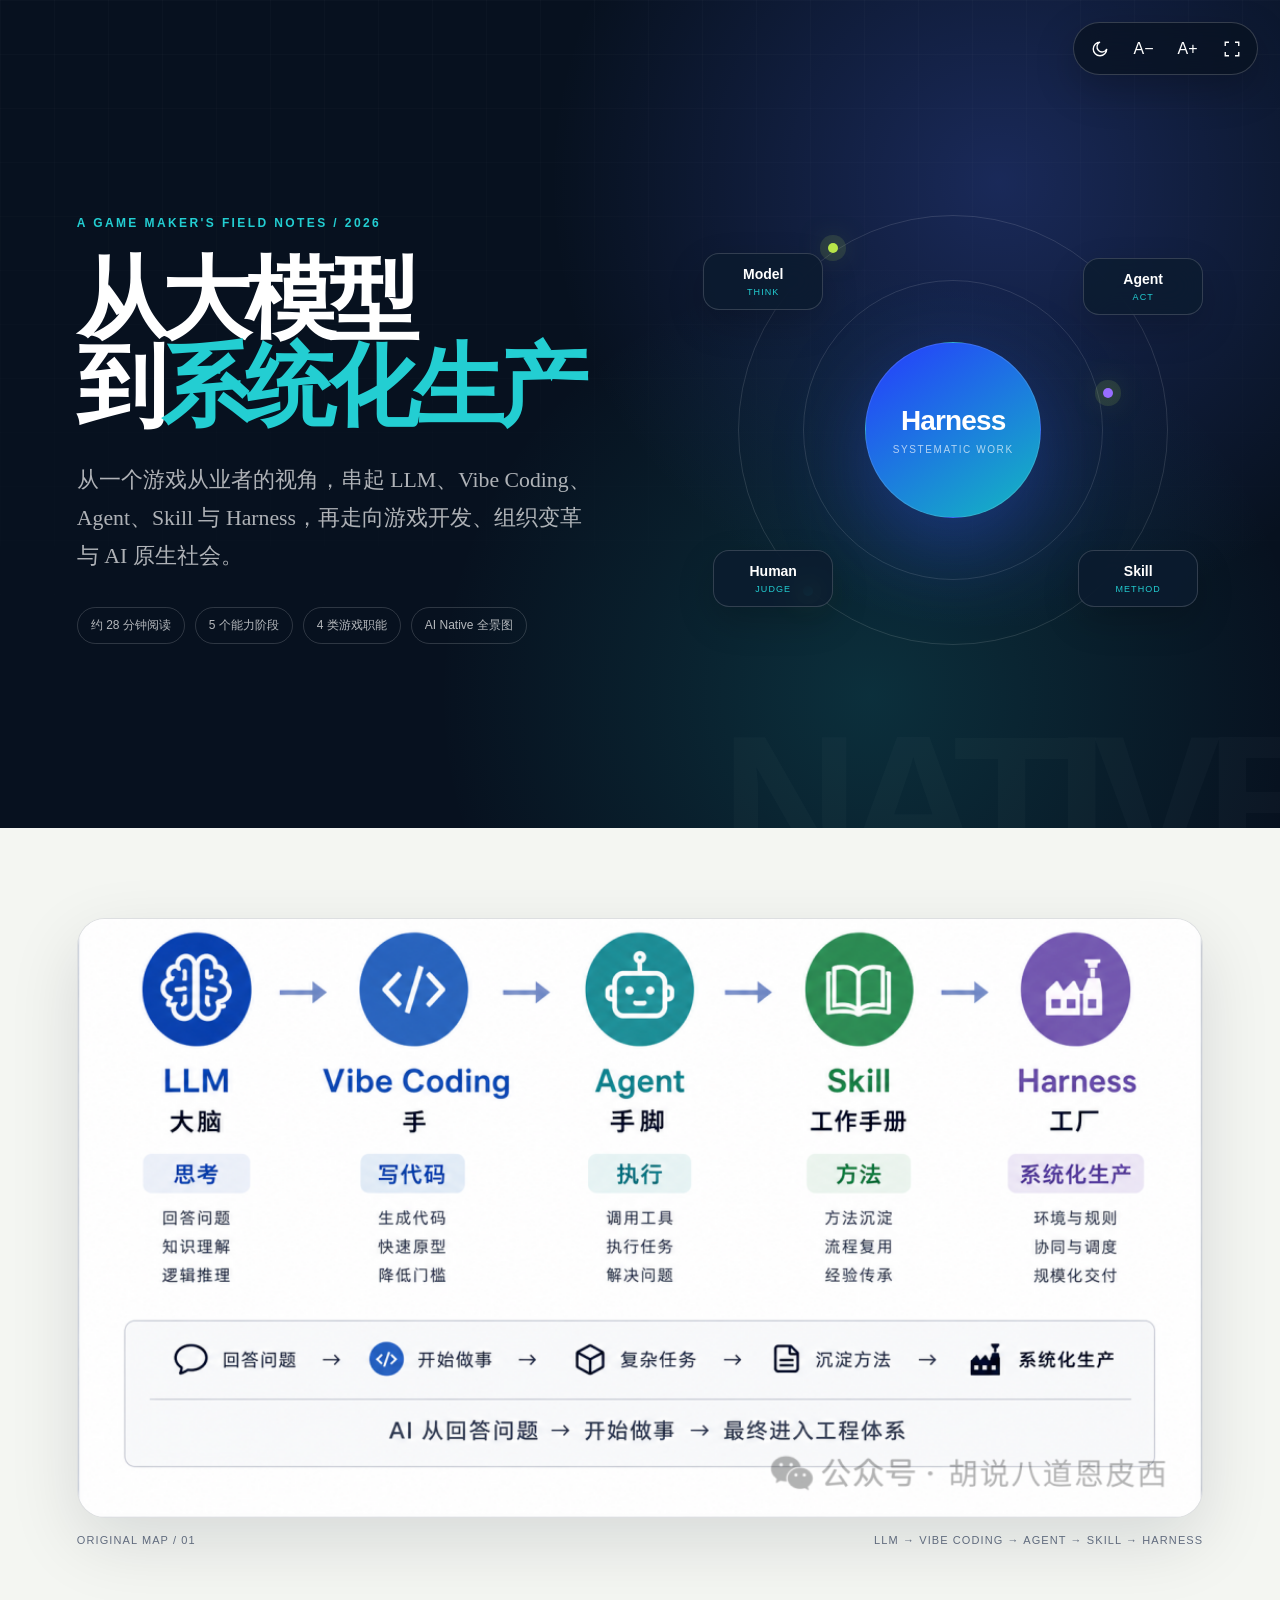
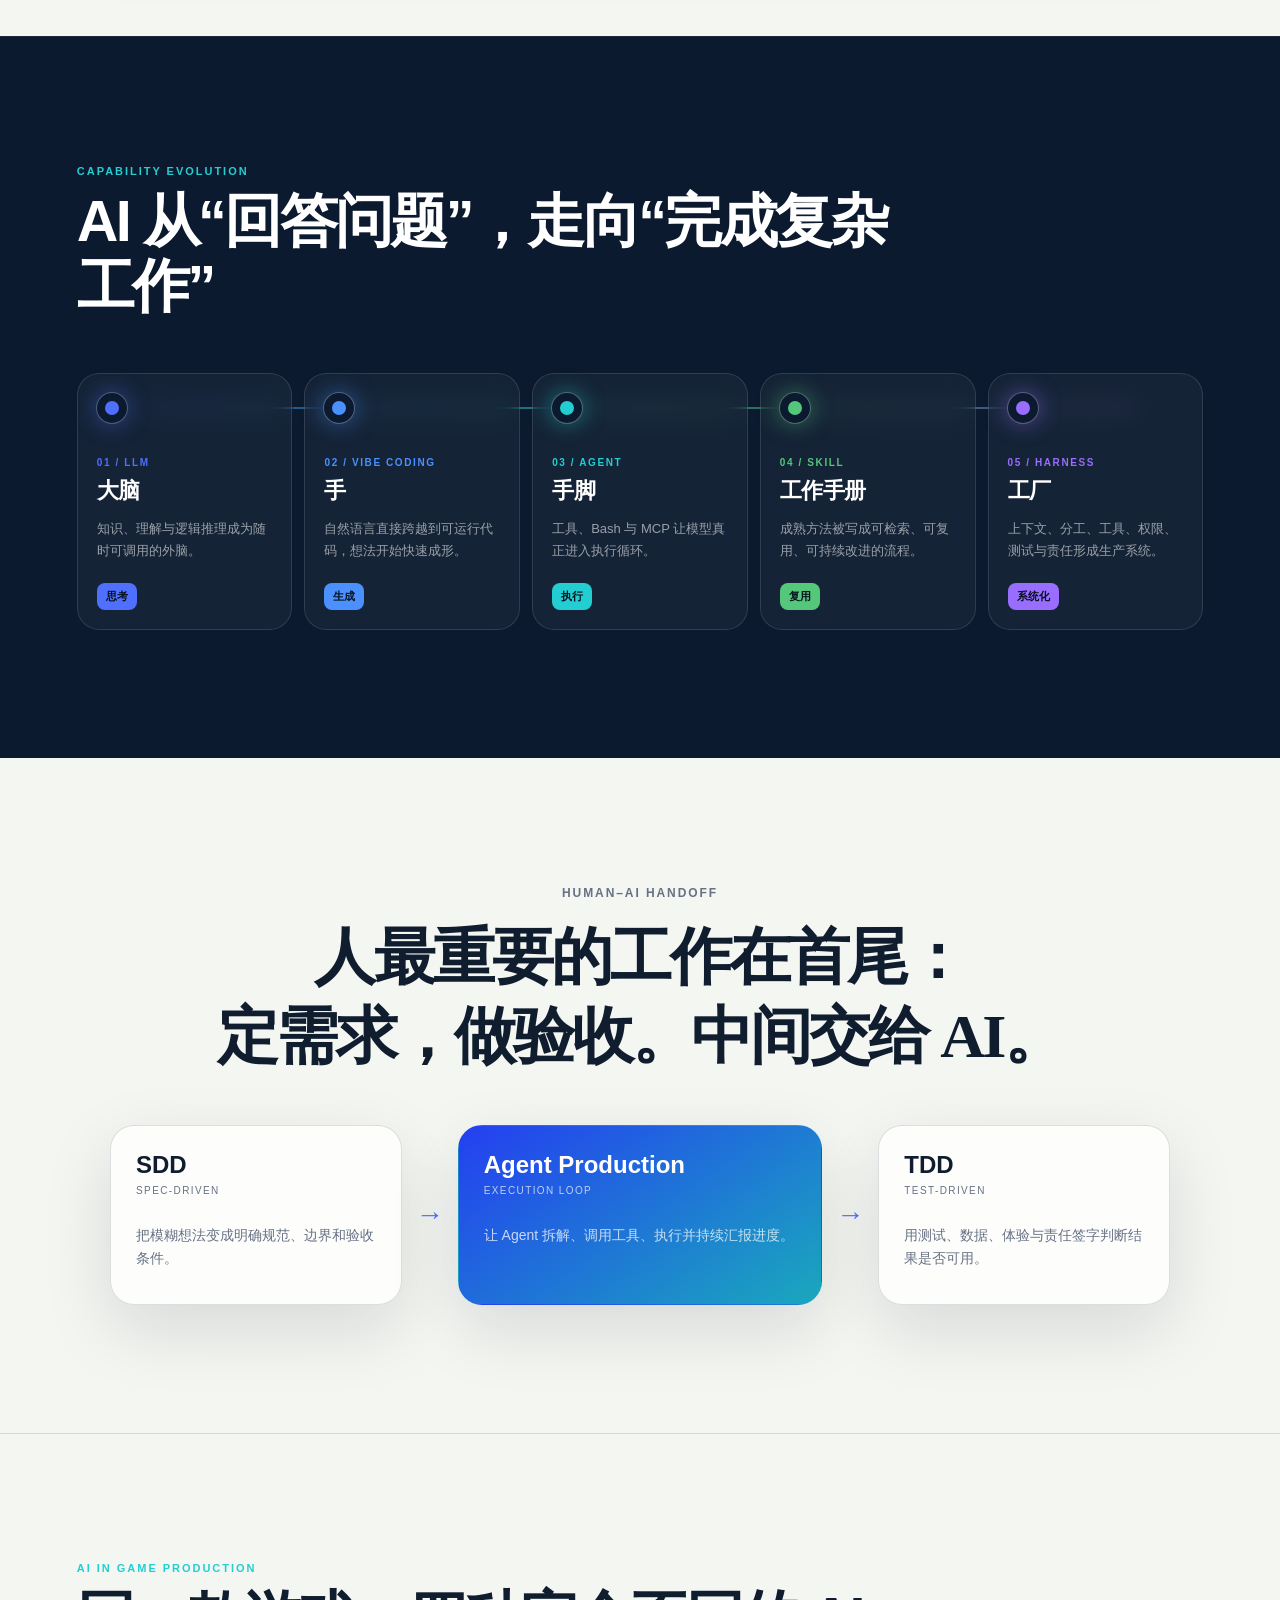
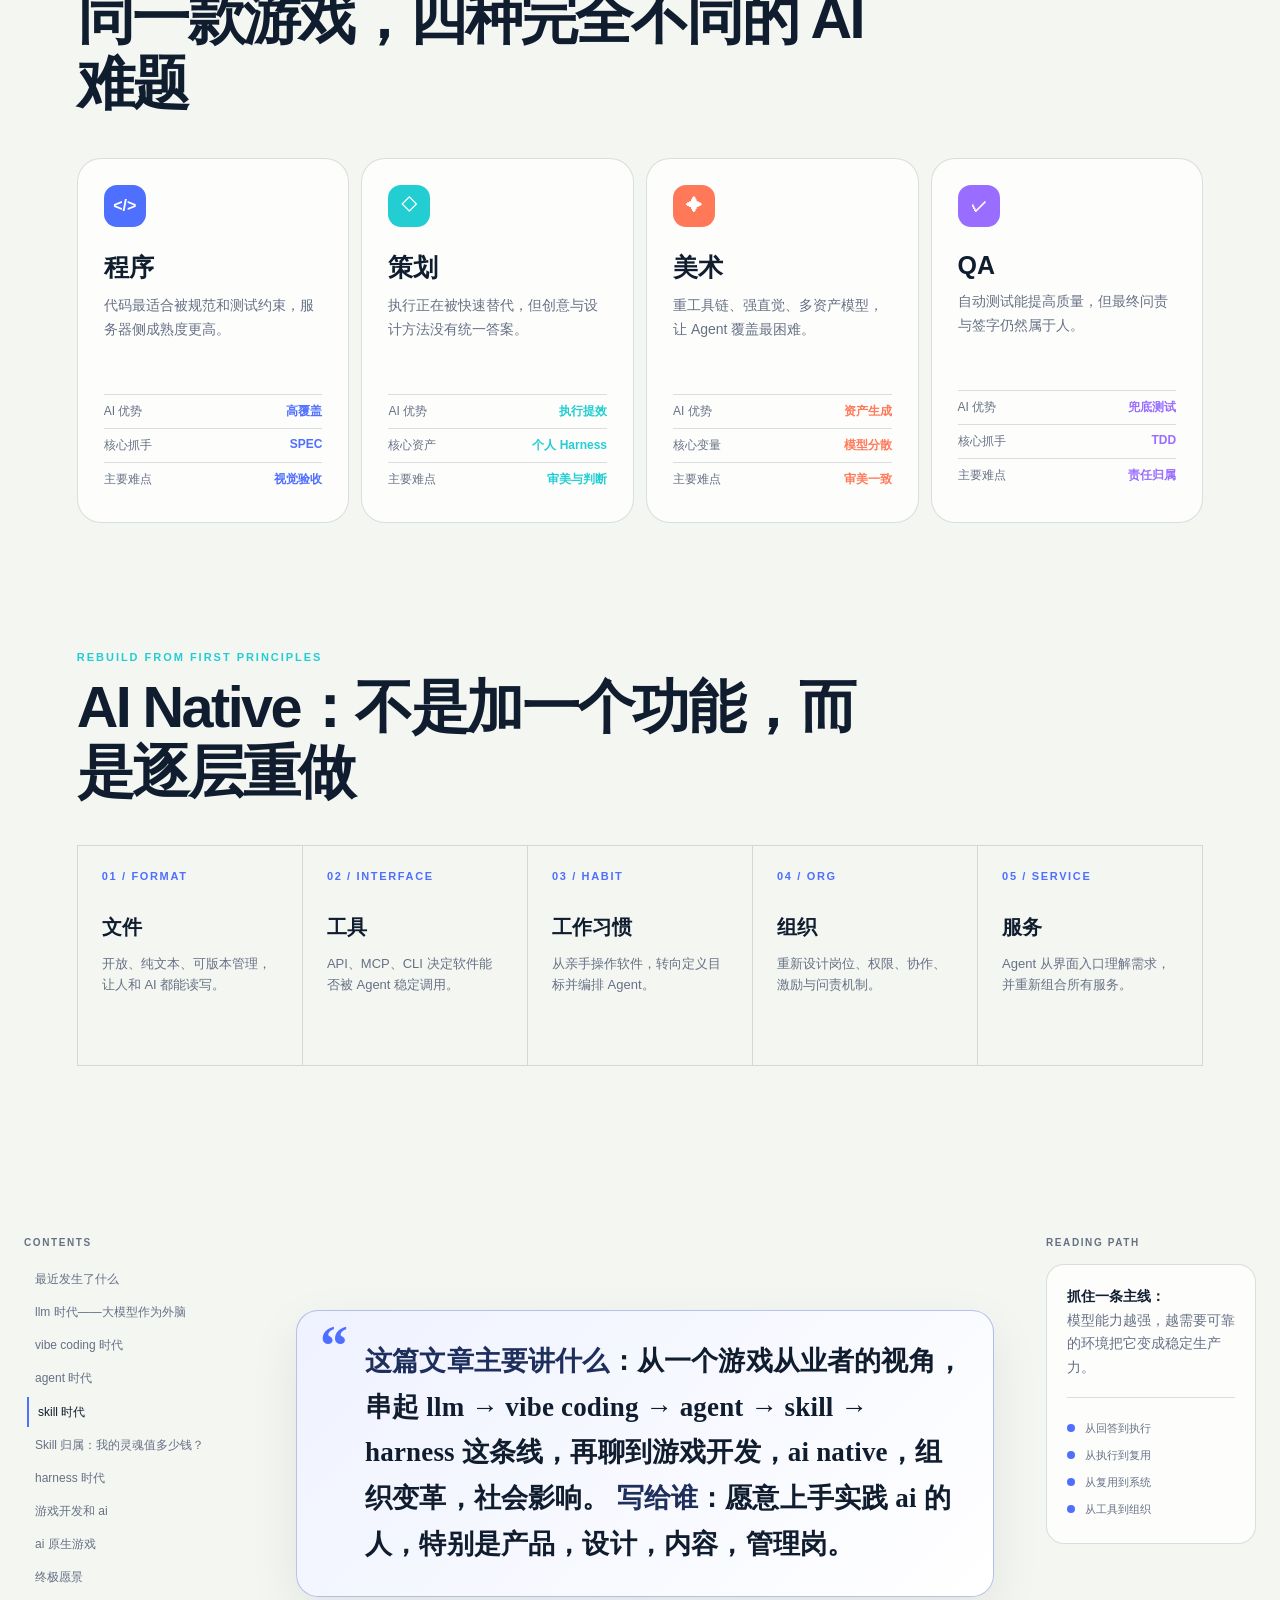
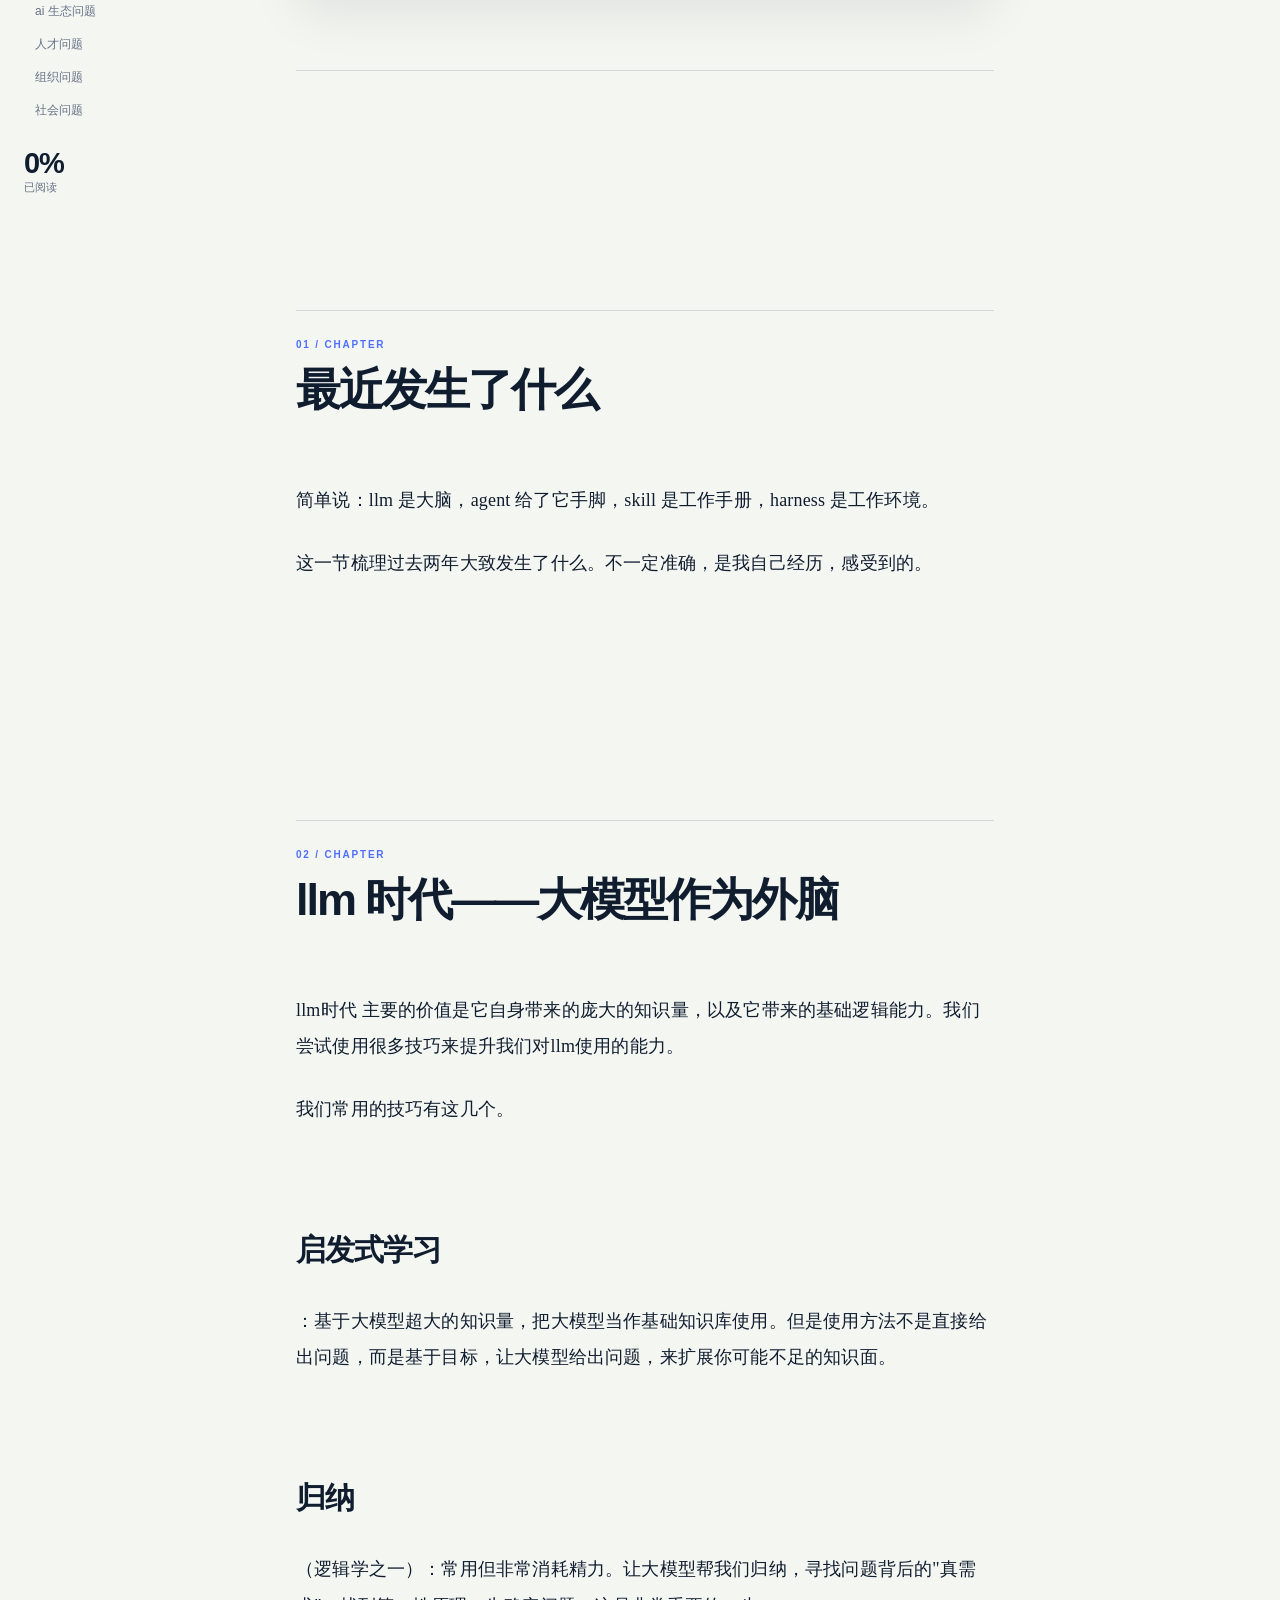
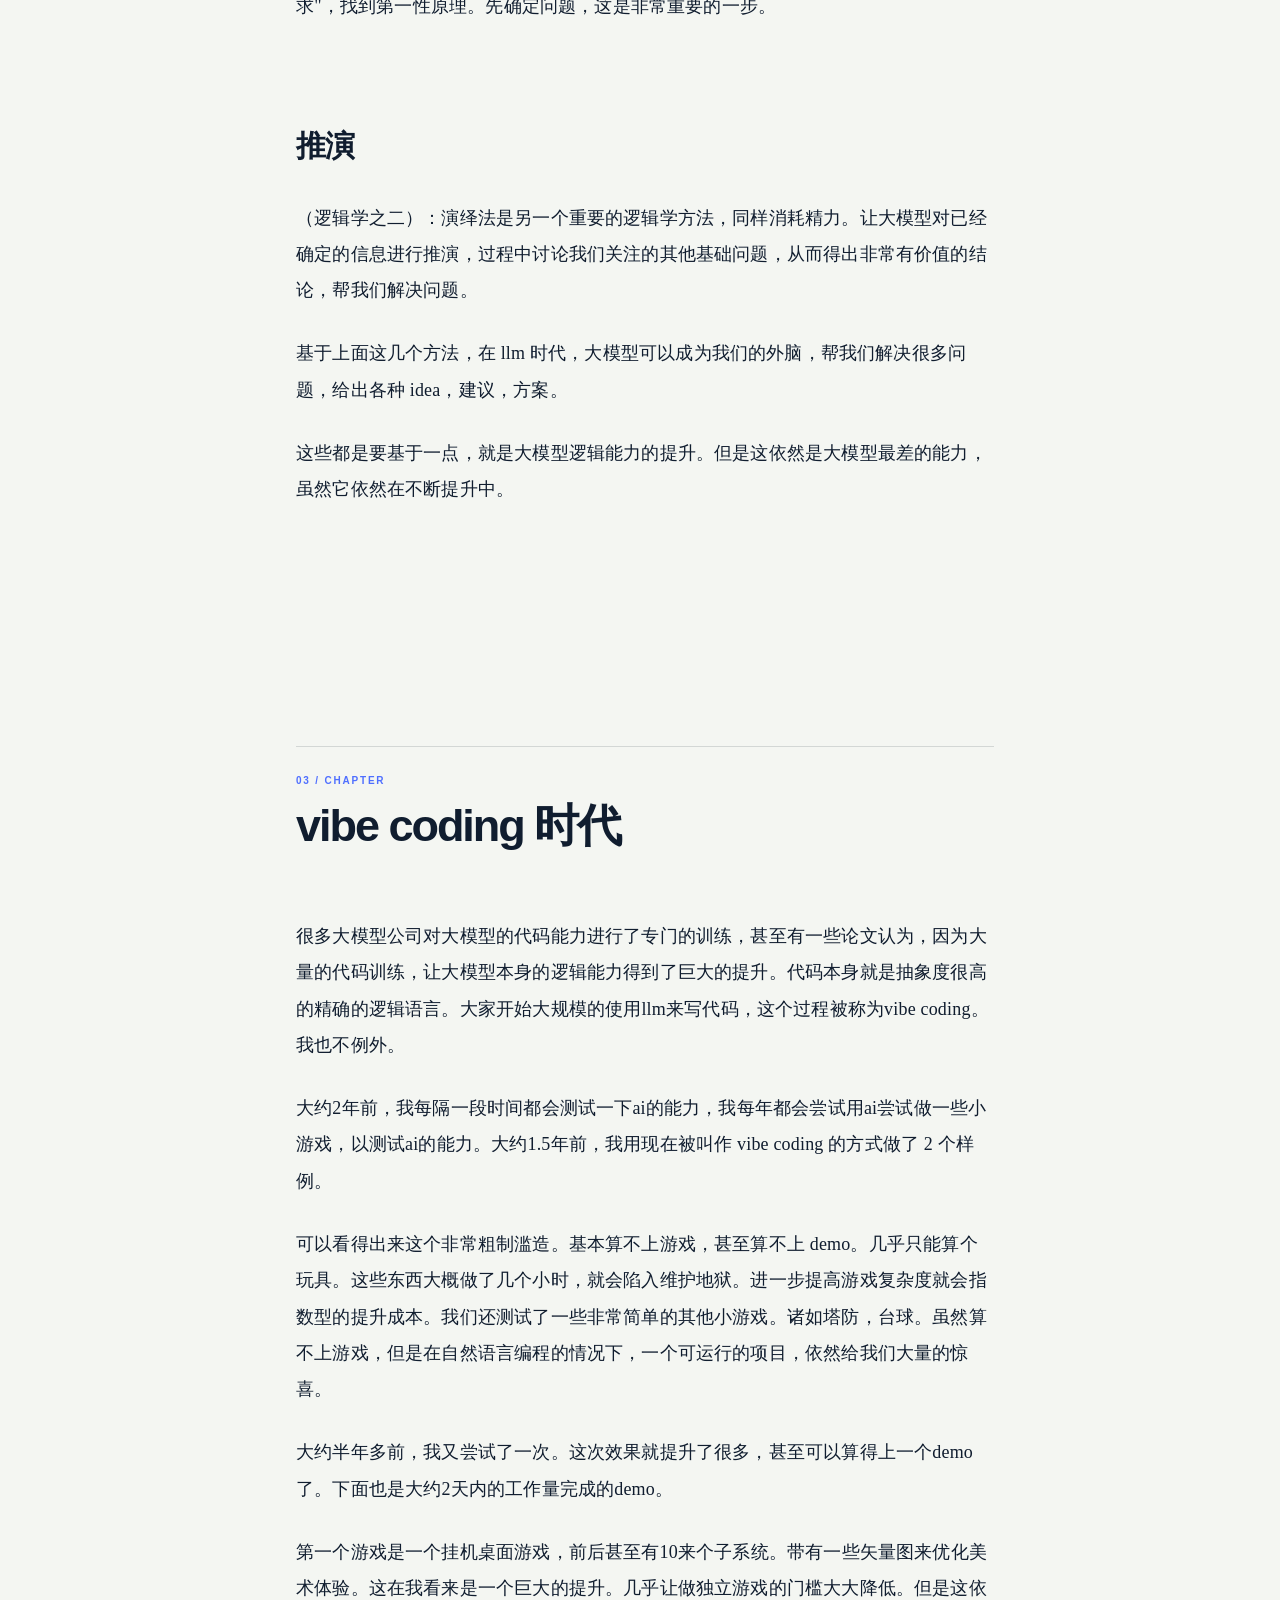
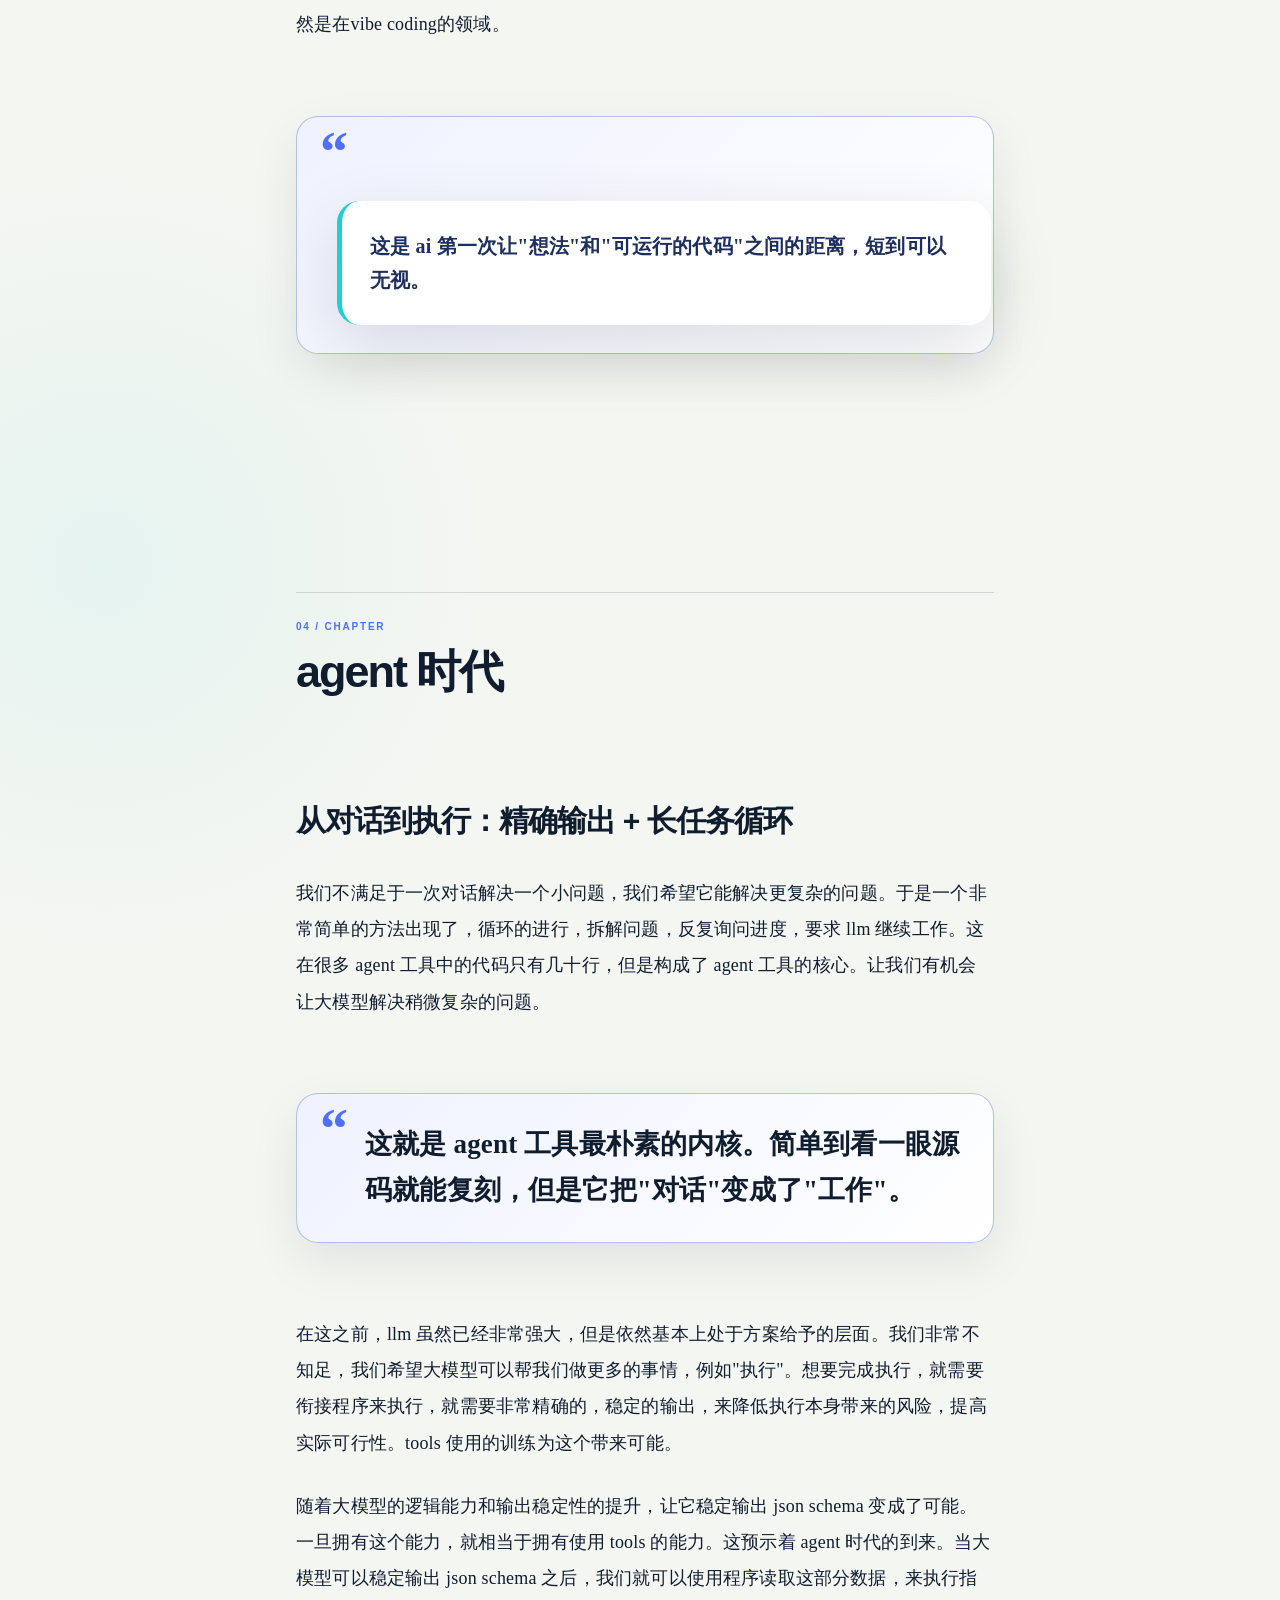
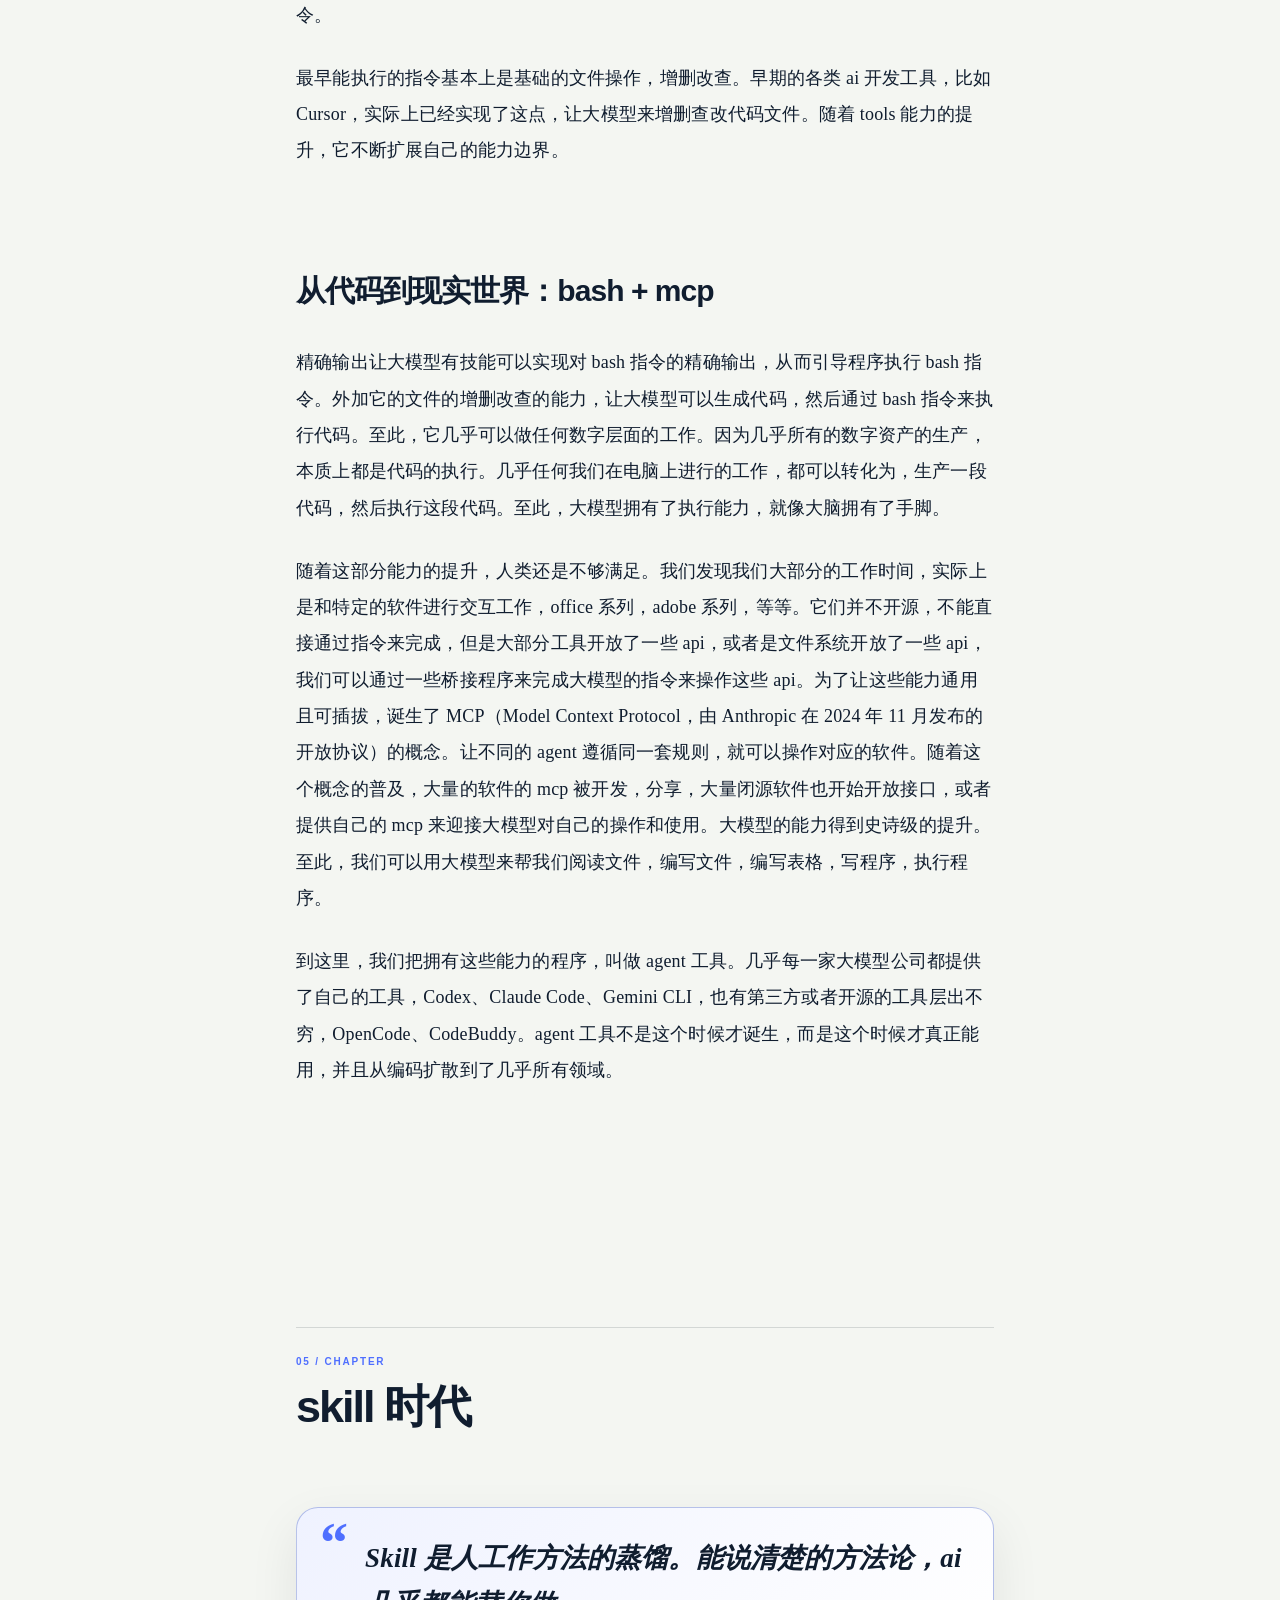
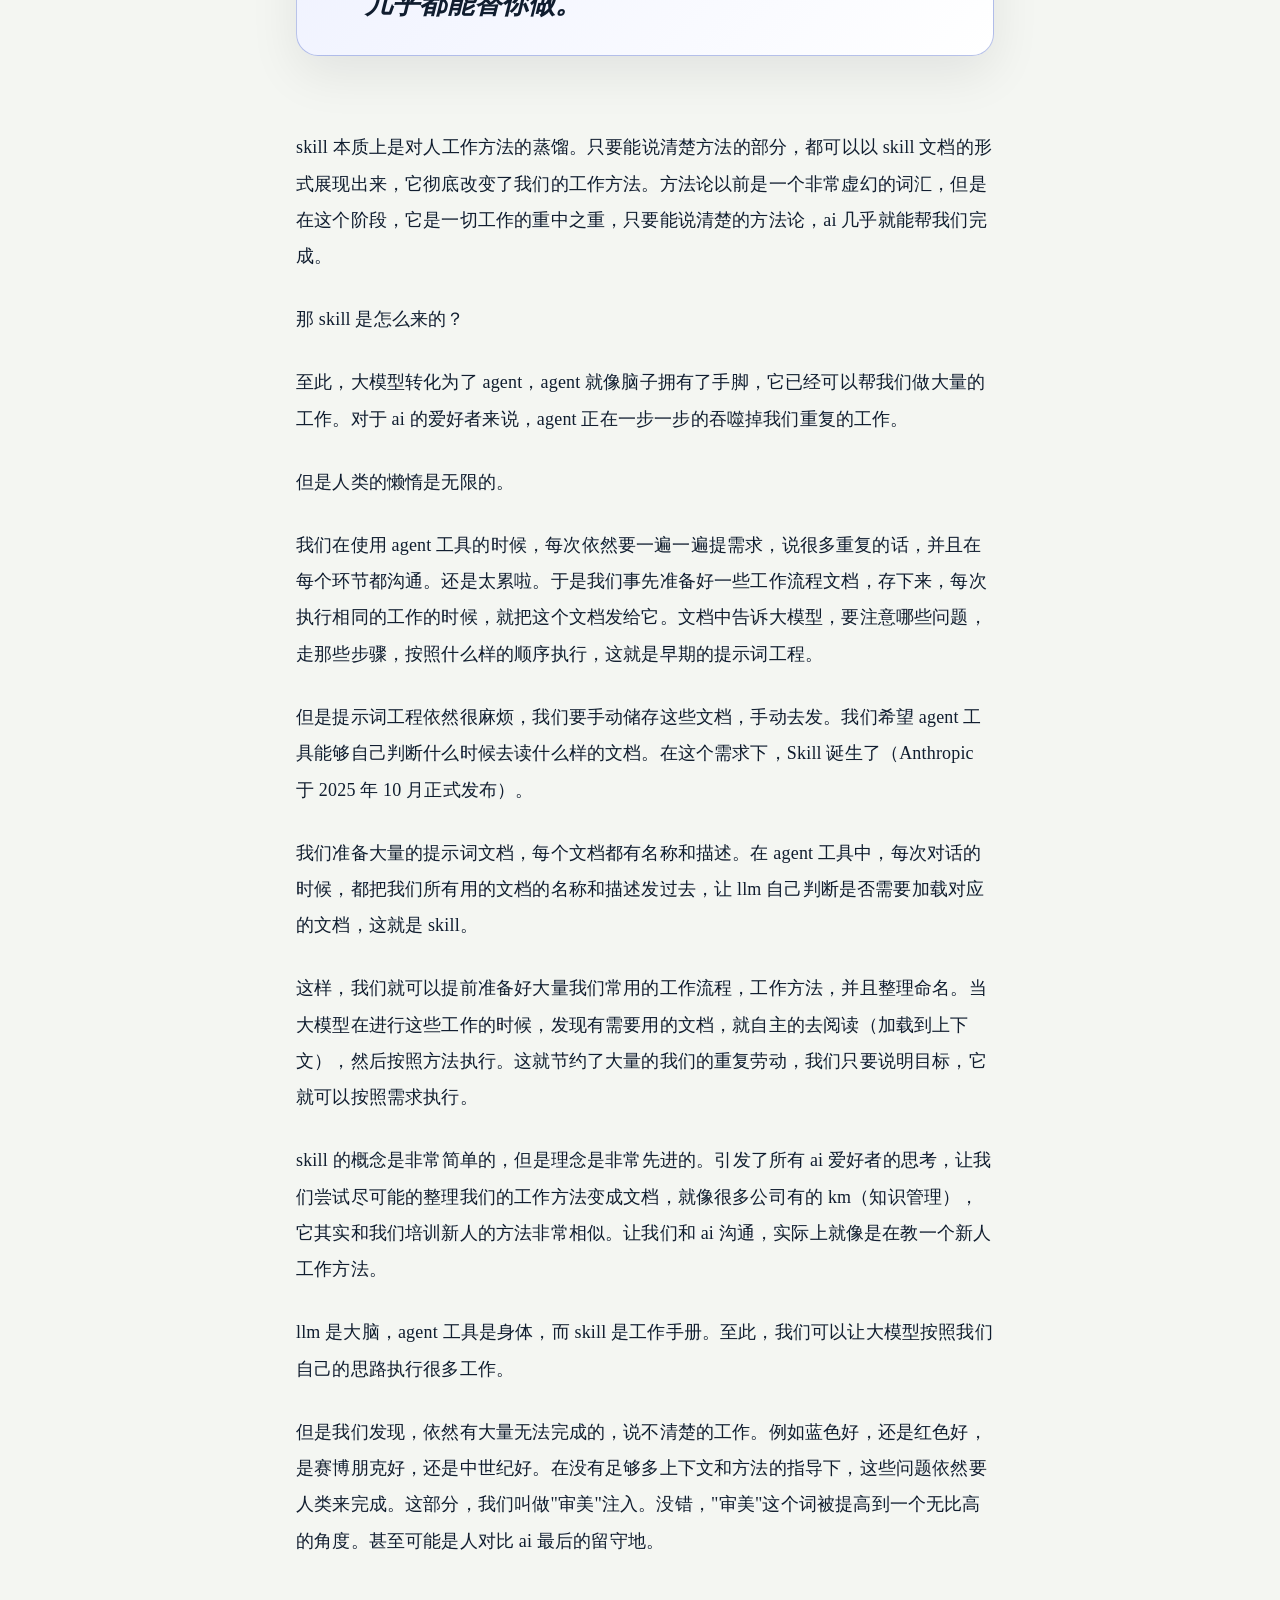
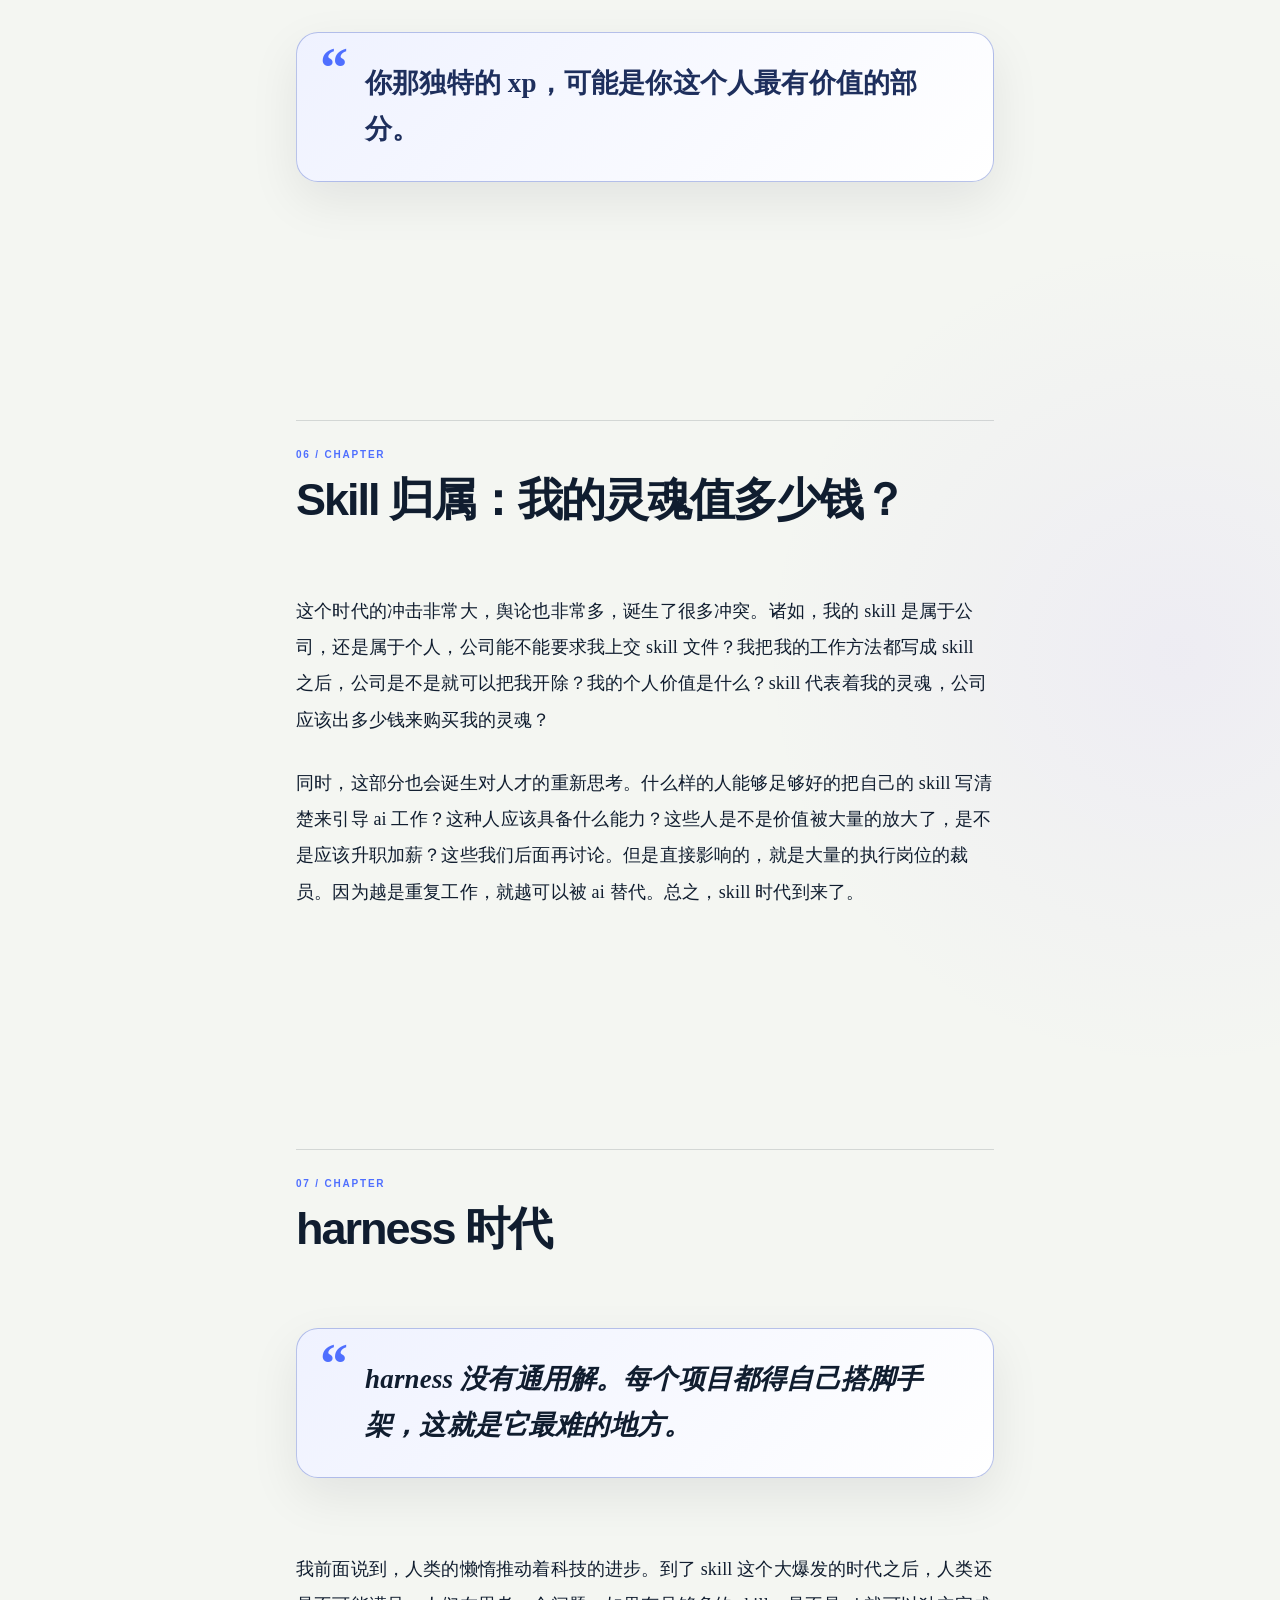
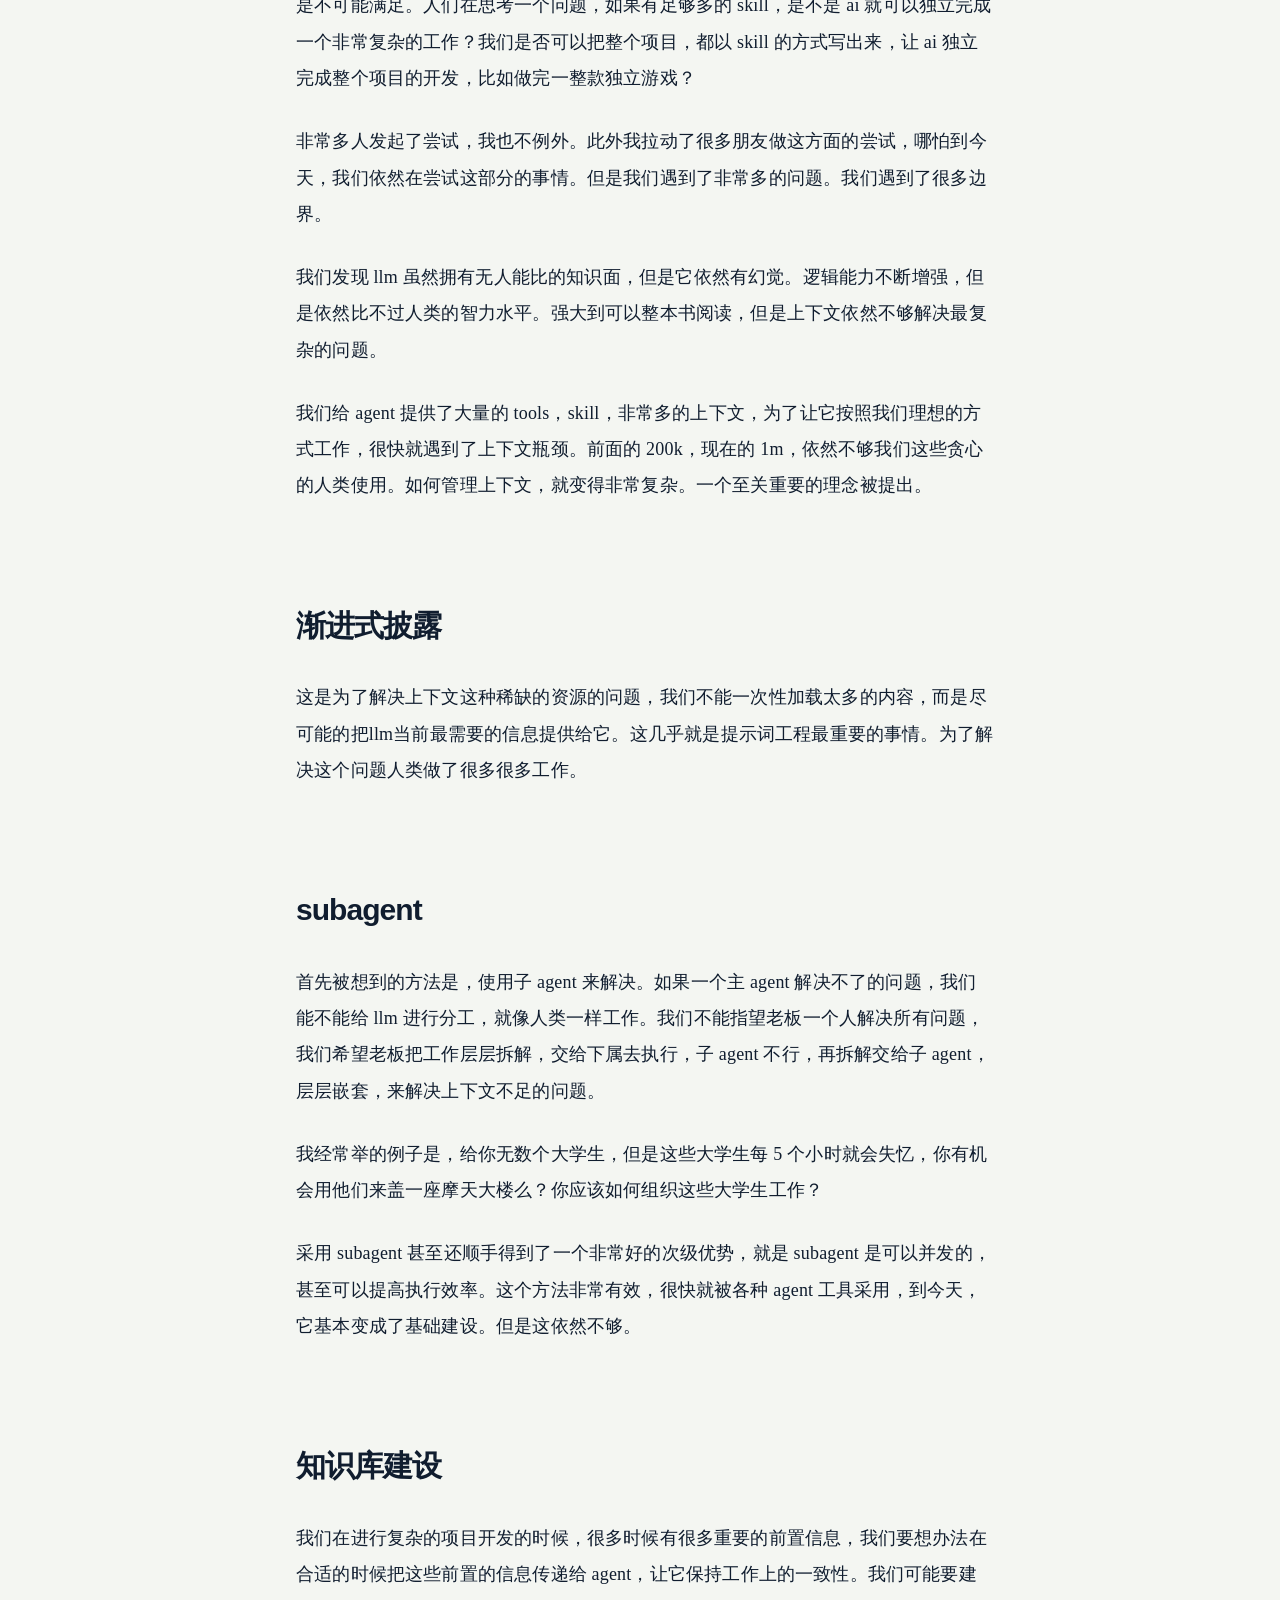
==== docs/ai-native-visual-reading/index.html @ bbf73218 "Publish AI native visual reading" ====
<!doctype html>
<html lang="zh-CN">
<head>
  <meta charset="utf-8">
  <meta name="viewport" content="width=device-width, initial-scale=1">
  <meta name="color-scheme" content="light dark">
  <meta name="theme-color" content="#07111f">
  <title>AI Native 时代｜从大模型到系统化生产</title>
  <style>
:root {
--night: #07111f;
--night-2: #0b1a2e;
--paper: #f4f6f2;
--paper-2: #e9ede8;
--ink: #101d2f;
--muted: #667184;
--line: rgba(16, 29, 47, .14);
--card: rgba(255, 255, 255, .78);
--solid: #ffffff;
--electric: #4f6fff;
--cyan: #23ced2;
--green: #54c77a;
--lime: #b9e64a;
--purple: #986dff;
--orange: #ff7857;
--body-size: 18px;
--reading-width: 760px;
--sans: -apple-system, BlinkMacSystemFont, "Segoe UI", "PingFang SC", "Hiragino Sans GB", "Microsoft YaHei", sans-serif;
--serif: "Songti SC", "STSong", "Noto Serif CJK SC", ui-serif, Georgia, serif;
--shadow: 0 24px 70px rgba(7, 17, 31, .12);
}
html[data-theme="dark"] {
--paper: #0b1421;
--paper-2: #111d2c;
--ink: #eef4fb;
--muted: #a0aec0;
--line: rgba(238, 244, 251, .14);
--card: rgba(20, 33, 49, .82);
--solid: #121f2f;
--shadow: 0 24px 70px rgba(0, 0, 0, .35);
}
* { box-sizing: border-box; }
html { scroll-behavior: smooth; }
body {
margin: 0;
color: var(--ink);
background:
radial-gradient(circle at 8% 28%, color-mix(in srgb, var(--cyan) 7%, transparent), transparent 24rem),
radial-gradient(circle at 92% 44%, color-mix(in srgb, var(--purple) 7%, transparent), transparent 26rem),
var(--paper);
font-family: var(--sans);
-webkit-font-smoothing: antialiased;
text-rendering: optimizeLegibility;
}
body::before {
content: "";
position: fixed;
inset: 0;
z-index: -1;
pointer-events: none;
opacity: .22;
background-image: url("data:image/svg+xml,%3Csvg viewBox='0 0 200 200' xmlns='http://www.w3.org/2000/svg'%3E%3Cfilter id='n'%3E%3CfeTurbulence type='fractalNoise' baseFrequency='.86' numOctaves='3' stitchTiles='stitch'/%3E%3C/filter%3E%3Crect width='100%25' height='100%25' filter='url(%23n)' opacity='.11'/%3E%3C/svg%3E");
}
a { color: inherit; }
button { font: inherit; }
:focus-visible { outline: 3px solid var(--cyan); outline-offset: 3px; }
::selection { color: #07111f; background: var(--lime); }
.skip-link {
position: fixed;
left: 18px;
top: 18px;
z-index: 120;
transform: translateY(-160%);
padding: 12px 16px;
border-radius: 10px;
background: white;
color: #07111f;
text-decoration: none;
transition: transform .2s ease;
}
.skip-link:focus { transform: translateY(0); }
.progress-track { position: fixed; inset: 0 0 auto; height: 4px; z-index: 110; }
.progress-bar { width: 0; height: 100%; background: linear-gradient(90deg, var(--electric), var(--cyan), var(--lime)); box-shadow: 0 0 18px rgba(35, 206, 210, .55); }
.tools {
position: fixed;
top: 22px;
right: 22px;
z-index: 100;
display: flex;
gap: 5px;
padding: 6px;
border: 1px solid rgba(255,255,255,.18);
border-radius: 999px;
background: rgba(7, 17, 31, .72);
box-shadow: 0 14px 40px rgba(0,0,0,.24);
backdrop-filter: blur(16px);
}
.tool-button {
width: 39px;
height: 39px;
display: grid;
place-items: center;
border: 0;
border-radius: 50%;
color: white;
background: transparent;
cursor: pointer;
transition: background .18s ease, transform .18s ease;
}
.tool-button:hover { background: rgba(255,255,255,.13); transform: translateY(-1px); }
.tool-button svg { width: 18px; height: 18px; }
.hero {
position: relative;
min-height: 92vh;
overflow: hidden;
display: grid;
align-items: center;
padding: 112px max(26px, 6vw) 80px;
color: white;
background:
radial-gradient(circle at 78% 22%, rgba(79, 111, 255, .26), transparent 28rem),
radial-gradient(circle at 68% 84%, rgba(35, 206, 210, .16), transparent 27rem),
var(--night);
}
.hero::before {
content: "";
position: absolute;
inset: 0;
opacity: .32;
background-image:
linear-gradient(rgba(255,255,255,.06) 1px, transparent 1px),
linear-gradient(90deg, rgba(255,255,255,.06) 1px, transparent 1px);
background-size: 54px 54px;
mask-image: linear-gradient(to bottom, black, transparent 86%);
}
.hero::after {
content: "NATIVE";
position: absolute;
right: -3vw;
bottom: -4vw;
color: rgba(255,255,255,.025);
font: 900 min(15vw, 220px)/.8 var(--sans);
letter-spacing: -.08em;
pointer-events: none;
}
.hero-inner {
position: relative;
z-index: 2;
width: min(1390px, 100%);
margin: auto;
display: grid;
grid-template-columns: minmax(0, 1fr) minmax(500px, .95fr);
gap: clamp(50px, 8vw, 130px);
align-items: center;
}
.eyebrow { margin: 0 0 26px; color: var(--cyan); font-size: 12px; font-weight: 800; letter-spacing: .2em; text-transform: uppercase; }
.hero h1 { margin: 0; font-size: clamp(54px, 7vw, 108px); line-height: .98; letter-spacing: -.065em; font-weight: 850; }
.hero h1 span { color: var(--cyan); }
.hero-dek { max-width: 720px; margin: 30px 0 0; color: rgba(255,255,255,.68); font: 500 clamp(18px, 1.7vw, 24px)/1.75 var(--serif); }
.hero-meta { display: flex; flex-wrap: wrap; gap: 10px; margin-top: 32px; }
.hero-meta span { padding: 9px 13px; border: 1px solid rgba(255,255,255,.16); border-radius: 999px; color: rgba(255,255,255,.7); font-size: 12px; }
.hero-system { position: relative; min-height: 520px; display: grid; place-items: center; }
.system-ring { position: absolute; border: 1px solid rgba(255,255,255,.12); border-radius: 50%; }
.system-ring.r1 { width: 430px; height: 430px; }
.system-ring.r2 { width: 300px; height: 300px; }
.system-ring.r3 { width: 176px; height: 176px; background: linear-gradient(145deg, #263bff, #13b9c0); box-shadow: 0 30px 90px rgba(51, 92, 255, .36); }
.system-core { position: relative; z-index: 2; text-align: center; }
.system-core b { display: block; font-size: 28px; letter-spacing: -.03em; }
.system-core small { display: block; margin-top: 7px; color: rgba(255,255,255,.66); font-size: 10px; letter-spacing: .16em; }
.system-node {
position: absolute;
z-index: 3;
width: 120px;
padding: 12px 10px;
border: 1px solid rgba(255,255,255,.16);
border-radius: 16px;
background: rgba(12, 27, 47, .82);
backdrop-filter: blur(14px);
text-align: center;
box-shadow: 0 14px 36px rgba(0,0,0,.18);
}
.system-node b { display: block; font-size: 14px; }
.system-node small { display: block; margin-top: 5px; color: var(--cyan); font-size: 9px; letter-spacing: .12em; }
.system-node.n1 { left: 0; top: 16%; }
.system-node.n2 { right: 0; top: 17%; }
.system-node.n3 { right: 1%; bottom: 16%; }
.system-node.n4 { left: 2%; bottom: 16%; }
.system-dot { position: absolute; width: 10px; height: 10px; border-radius: 50%; background: var(--lime); box-shadow: 0 0 0 8px rgba(185,230,74,.12), 0 0 28px rgba(185,230,74,.6); }
.system-dot.d1 { left: 25%; top: 14%; }
.system-dot.d2 { right: 18%; top: 42%; background: var(--purple); }
.system-dot.d3 { left: 20%; bottom: 18%; background: var(--cyan); }
.source-visual {
padding: clamp(54px, 7vw, 96px) max(24px, 6vw);
background: var(--paper);
}
.source-figure {
max-width: 1180px;
margin: 0 auto;
}
.source-window {
position: relative;
aspect-ratio: 1.875 / 1;
overflow: hidden;
border: 1px solid var(--line);
border-radius: 28px;
background: white;
box-shadow: var(--shadow);
}
.source-window img {
display: block;
width: 100%;
height: auto;
transform: translateY(-20%);
}
.source-caption {
display: flex;
justify-content: space-between;
gap: 24px;
margin-top: 16px;
color: var(--muted);
font-size: 11px;
letter-spacing: .1em;
text-transform: uppercase;
}
.evolution {
position: relative;
padding: clamp(78px, 10vw, 140px) max(24px, 6vw);
color: white;
background: var(--night-2);
border-top: 1px solid rgba(255,255,255,.08);
}
.section-inner { max-width: 1320px; margin: 0 auto; }
.kicker { color: var(--cyan); font-size: 11px; font-weight: 800; letter-spacing: .18em; text-transform: uppercase; }
.section-title { max-width: 820px; margin: 12px 0 0; font-size: clamp(32px, 4.5vw, 60px); line-height: 1.13; letter-spacing: -.045em; }
.stage-track { position: relative; display: grid; grid-template-columns: repeat(5, 1fr); gap: 12px; margin-top: 54px; }
.stage-track::before { content: ""; position: absolute; left: 6%; right: 6%; top: 34px; height: 2px; background: linear-gradient(90deg, var(--electric), var(--cyan), var(--green), var(--purple)); opacity: .5; }
.stage {
position: relative;
z-index: 2;
min-height: 250px;
padding: 19px;
border: 1px solid rgba(255,255,255,.12);
border-radius: 22px;
background: rgba(255,255,255,.045);
backdrop-filter: blur(12px);
}
.stage-dot { width: 30px; height: 30px; border: 8px solid var(--night-2); border-radius: 50%; background: var(--stage-color, var(--electric)); box-shadow: 0 0 0 1px rgba(255,255,255,.22), 0 0 22px color-mix(in srgb, var(--stage-color) 50%, transparent); }
.stage:nth-child(1) { --stage-color: var(--electric); }
.stage:nth-child(2) { --stage-color: #4b90ff; }
.stage:nth-child(3) { --stage-color: var(--cyan); }
.stage:nth-child(4) { --stage-color: var(--green); }
.stage:nth-child(5) { --stage-color: var(--purple); }
.stage-no { display: block; margin-top: 34px; color: var(--stage-color); font-size: 10px; font-weight: 850; letter-spacing: .16em; }
.stage h3 { margin: 8px 0 12px; font-size: 22px; letter-spacing: -.025em; }
.stage p { margin: 0; color: rgba(255,255,255,.57); font-size: 13px; line-height: 1.65; }
.stage .verb { display: inline-block; margin-top: 22px; padding: 6px 9px; border-radius: 8px; color: #07111f; background: var(--stage-color); font-size: 11px; font-weight: 800; }
.handoff {
padding: clamp(80px, 10vw, 140px) max(24px, 6vw);
border-bottom: 1px solid var(--line);
}
.handoff-quote { max-width: 1040px; margin: 0 auto; text-align: center; }
.handoff-quote p { margin: 0; color: var(--muted); font-size: 12px; font-weight: 800; letter-spacing: .16em; text-transform: uppercase; }
.handoff-quote h2 { margin: 18px auto 48px; font: 650 clamp(31px, 5vw, 62px)/1.28 var(--serif); letter-spacing: -.045em; }
.handoff-diagram { max-width: 1060px; margin: auto; display: grid; grid-template-columns: 1fr auto 1.25fr auto 1fr; align-items: stretch; gap: 14px; }
.handoff-card { min-height: 180px; padding: 25px; border: 1px solid var(--line); border-radius: 24px; background: var(--card); box-shadow: var(--shadow); }
.handoff-card.center { color: white; background: linear-gradient(145deg, #243ff1, #1aa8bd); border-color: transparent; }
.handoff-card b { display: block; font-size: 24px; }
.handoff-card small { display: block; margin-top: 6px; color: var(--muted); font-size: 10px; letter-spacing: .14em; }
.handoff-card.center small { color: rgba(255,255,255,.7); }
.handoff-card p { margin: 28px 0 0; color: var(--muted); font-size: 14px; line-height: 1.65; }
.handoff-card.center p { color: rgba(255,255,255,.75); }
.arrow { display: grid; place-items: center; color: var(--electric); font-size: 28px; font-weight: 850; }
.game-map { padding: clamp(80px, 10vw, 140px) max(24px, 6vw); }
.game-grid { display: grid; grid-template-columns: repeat(4, 1fr); gap: 12px; margin-top: 42px; }
.game-card { min-height: 310px; padding: 26px; border: 1px solid var(--line); border-radius: 24px; background: var(--card); }
.game-card:nth-child(1) { --game-color: var(--electric); }
.game-card:nth-child(2) { --game-color: var(--cyan); }
.game-card:nth-child(3) { --game-color: var(--orange); }
.game-card:nth-child(4) { --game-color: var(--purple); }
.game-icon { width: 42px; height: 42px; display: grid; place-items: center; border-radius: 13px; color: white; background: var(--game-color); font-weight: 850; }
.game-card h3 { margin: 24px 0 10px; font-size: 25px; }
.game-card > p { min-height: 72px; margin: 0; color: var(--muted); font-size: 14px; line-height: 1.7; }
.signal { margin-top: 28px; }
.signal-row { display: flex; justify-content: space-between; gap: 12px; padding: 8px 0; border-top: 1px solid var(--line); color: var(--muted); font-size: 12px; }
.signal-row b { color: var(--game-color); font-weight: 800; }
.native-layers { padding: 0 max(24px, 6vw) clamp(92px, 11vw, 150px); }
.layers { display: grid; grid-template-columns: repeat(5, 1fr); margin-top: 40px; border-top: 1px solid var(--line); border-left: 1px solid var(--line); }
.layer { min-height: 220px; padding: 24px; border-right: 1px solid var(--line); border-bottom: 1px solid var(--line); }
.layer b { display: block; color: var(--electric); font-size: 11px; letter-spacing: .15em; }
.layer h3 { margin: 32px 0 12px; font-size: 20px; }
.layer p { margin: 0; color: var(--muted); font-size: 13px; line-height: 1.65; }
.reading-shell {
max-width: 1320px;
margin: 0 auto;
padding: 30px 24px 130px;
display: grid;
grid-template-columns: 220px minmax(0, var(--reading-width)) 210px;
justify-content: center;
gap: 52px;
}
.toc, .reading-aside { position: sticky; top: 94px; align-self: start; }
.side-label { margin: 0 0 16px; color: var(--muted); font-size: 10px; font-weight: 850; letter-spacing: .16em; text-transform: uppercase; }
.toc-list { margin: 0; padding: 0; list-style: none; }
.toc-list li { margin: 0 0 3px; }
.toc-list a { display: block; padding: 7px 9px; border-left: 2px solid transparent; color: var(--muted); font-size: 12px; line-height: 1.35; text-decoration: none; transition: color .18s ease, border-color .18s ease, transform .18s ease; }
.toc-list a:hover, .toc-list a.active { color: var(--ink); border-color: var(--electric); transform: translateX(3px); }
.read-stat { margin-top: 22px; color: var(--muted); font-size: 11px; }
.read-stat strong { display: block; color: var(--ink); font-size: 29px; letter-spacing: -.04em; }
.aside-card { padding: 20px; border: 1px solid var(--line); border-radius: 18px; background: var(--card); }
.aside-card p { margin: 0; color: var(--muted); font: 14px/1.7 var(--serif); }
.aside-card b { color: var(--ink); }
.aside-line { height: 1px; margin: 17px 0; background: var(--line); }
.aside-step { display: flex; gap: 10px; padding: 6px 0; color: var(--muted); font-size: 11px; }
.aside-step i { width: 8px; height: 8px; margin-top: 3px; border-radius: 50%; background: var(--electric); }
.article-body { min-width: 0; font: 400 var(--body-size)/2.02 var(--serif); letter-spacing: .01em; }
.article-body > h1:first-child { display: none; }
.article-body p { margin: 0 0 1.48em; }
.article-body h2, .article-body h3 { scroll-margin-top: 86px; font-family: var(--sans); }
.article-body h2 { position: relative; margin: 5.3em 0 1.45em; padding-top: 28px; border-top: 1px solid var(--line); font-size: clamp(30px, 4vw, 45px); line-height: 1.2; letter-spacing: -.045em; }
.article-body h2::before { content: attr(data-index); display: block; margin-bottom: 12px; color: var(--electric); font-size: 10px; font-weight: 850; letter-spacing: .18em; }
.article-body h3 { margin: 3.4em 0 1.1em; font-size: clamp(22px, 2.5vw, 30px); line-height: 1.35; letter-spacing: -.032em; }
.article-body strong { color: color-mix(in srgb, var(--ink) 78%, var(--electric)); font-weight: 700; }
.article-body blockquote { position: relative; margin: 2.7em 0; padding: 28px 30px 28px 68px; border: 1px solid color-mix(in srgb, var(--electric) 25%, var(--line)); border-radius: 22px; background: linear-gradient(135deg, color-mix(in srgb, var(--electric) 9%, var(--solid)), var(--solid)); box-shadow: 0 18px 50px rgba(7,17,31,.08); font: 620 clamp(20px, 2.4vw, 27px)/1.7 var(--serif); }
.article-body blockquote::before { content: "“"; position: absolute; left: 23px; top: 7px; color: var(--electric); font: 800 56px/1 var(--serif); }
.article-body blockquote p:last-child { margin-bottom: 0; }
.article-body ul, .article-body ol { margin: 0 0 1.75em; padding-left: 1.4em; }
.article-body li { margin: .55em 0; padding-left: .35em; }
.article-body li::marker { color: var(--electric); font-family: var(--sans); font-weight: 800; }
.article-body hr { margin: 4em 0; border: 0; border-top: 1px solid var(--line); }
.article-body .keyline { margin: 2.8em -28px; padding: 28px; border-radius: 22px; color: var(--ink); background: var(--solid); border-left: 5px solid var(--cyan); box-shadow: var(--shadow); font-size: calc(var(--body-size) + 2px); }
.future-stack { padding: clamp(80px, 10vw, 140px) max(24px, 6vw); color: white; background: var(--night); }
.stack-wrap { max-width: 1040px; margin: 52px auto 0; display: grid; gap: 10px; }
.stack-layer { min-height: 76px; padding: 18px 24px; border: 1px solid rgba(255,255,255,.12); border-radius: 16px; display: flex; align-items: center; justify-content: space-between; gap: 18px; background: rgba(255,255,255,.04); }
.stack-layer:nth-child(1) { margin-inline: 18%; background: rgba(152,109,255,.17); }
.stack-layer:nth-child(2) { margin-inline: 12%; background: rgba(79,111,255,.16); }
.stack-layer:nth-child(3) { margin-inline: 6%; background: rgba(35,206,210,.13); }
.stack-layer:nth-child(4) { background: rgba(185,230,74,.08); }
.stack-layer b { font-size: 18px; }
.stack-layer span { color: rgba(255,255,255,.58); font-size: 12px; }
.closing { padding: clamp(72px, 9vw, 124px) max(24px, 6vw); }
.closing-inner { max-width: 980px; margin: 0 auto; padding: clamp(34px, 6vw, 70px); border-radius: 34px; color: white; background: linear-gradient(145deg, #243ff1, #713fd6); box-shadow: 0 32px 90px rgba(55,55,190,.30); }
.closing h2 { margin: 12px 0 32px; font-size: clamp(32px, 5vw, 58px); line-height: 1.14; letter-spacing: -.045em; }
.question-list { margin: 0; padding: 0; list-style: none; counter-reset: q; }
.question-list li { counter-increment: q; display: grid; grid-template-columns: 38px 1fr; gap: 14px; padding: 18px 0; border-top: 1px solid rgba(255,255,255,.2); font: 19px/1.65 var(--serif); }
.question-list li::before { content: "0" counter(q); color: #b8c8ff; font: 800 11px/2.8 var(--sans); letter-spacing: .12em; }
.closing-note { margin: 30px 0 0; color: rgba(255,255,255,.7); font-size: 13px; }
.footer { padding: 34px 24px 54px; border-top: 1px solid var(--line); color: var(--muted); text-align: center; font-size: 11px; letter-spacing: .12em; }
body.focus-mode .toc, body.focus-mode .reading-aside, body.focus-mode .game-map, body.focus-mode .native-layers, body.focus-mode .handoff { display: none; }
body.focus-mode .reading-shell { grid-template-columns: minmax(0, var(--reading-width)); }
@media (max-width: 1180px) {
.reading-shell { grid-template-columns: 180px minmax(0, var(--reading-width)); gap: 34px; }
.reading-aside { display: none; }
.game-grid { grid-template-columns: repeat(2, 1fr); }
.layers { grid-template-columns: repeat(3, 1fr); }
}
@media (max-width: 920px) {
.hero { min-height: auto; }
.hero-inner { grid-template-columns: 1fr; }
.hero-system { width: min(560px, 100%); margin: 0 auto; }
.stage-track { grid-template-columns: 1fr; }
.stage-track::before { left: 33px; top: 30px; bottom: 30px; width: 2px; height: auto; }
.stage { min-height: 180px; padding-left: 76px; }
.stage-dot { position: absolute; left: 18px; top: 22px; }
.stage-no { margin-top: 0; }
.handoff-diagram { grid-template-columns: 1fr; }
.arrow { transform: rotate(90deg); }
.layers { grid-template-columns: repeat(2, 1fr); }
.reading-shell { grid-template-columns: minmax(0, var(--reading-width)); padding-inline: 28px; }
.toc { display: none; }
}
@media (max-width: 620px) {
.tools { top: 12px; right: 12px; }
.tool-button:nth-child(2), .tool-button:nth-child(3) { display: none; }
.hero { padding: 100px 22px 68px; }
.hero h1 { font-size: clamp(48px, 15vw, 72px); }
.hero-system { min-height: 350px; }
.system-ring.r1 { width: 310px; height: 310px; }
.system-ring.r2 { width: 220px; height: 220px; }
.system-ring.r3 { width: 132px; height: 132px; }
.system-node { width: 94px; padding: 10px 8px; }
.system-node b { font-size: 12px; }
.source-window { border-radius: 18px; }
.source-caption { align-items: flex-start; flex-direction: column; gap: 5px; }
.game-grid, .layers { grid-template-columns: 1fr; }
.game-card { min-height: auto; }
.reading-shell { padding-inline: 20px; }
.article-body { --body-size: 17px; line-height: 1.95; }
.article-body blockquote { padding: 24px 22px 24px 54px; }
.article-body .keyline { margin-inline: 0; }
.stack-layer, .stack-layer:nth-child(n) { margin-inline: 0; align-items: flex-start; flex-direction: column; }
.closing-inner { border-radius: 26px; }
}
@media (prefers-reduced-motion: reduce) {
html { scroll-behavior: auto; }
*, *::before, *::after { animation-duration: .01ms !important; animation-iteration-count: 1 !important; transition-duration: .01ms !important; }
}
@media print {
.tools, .progress-track, .toc, .reading-aside, .hero-system, .game-map, .native-layers, .future-stack { display: none !important; }
.hero { min-height: auto; padding: 50px 0; color: #101d2f; background: white; }
.hero-inner { display: block; }
.hero-dek, .hero-meta span { color: #667184; }
.reading-shell { display: block; max-width: 760px; padding: 0; }
.article-body h2, .article-body h3 { break-after: avoid; }
.article-body blockquote { break-inside: avoid; }
}
</style>
</head>
<body>
  <a class="skip-link" href="#article">跳到正文</a>
  <div class="progress-track" aria-hidden="true"><div class="progress-bar" id="progressBar"></div></div>
  <div class="tools" aria-label="阅读工具">
    <button class="tool-button" id="themeButton" type="button" title="切换深浅色" aria-label="切换深浅色"><svg viewBox="0 0 24 24" fill="none" stroke="currentColor" stroke-width="1.8" aria-hidden="true"><path d="M12 3a6.8 6.8 0 1 0 9 9 9 9 0 1 1-9-9Z" /></svg></button>
    <button class="tool-button" id="smallerButton" type="button" title="减小字号" aria-label="减小正文字号"><span aria-hidden="true">A−</span></button>
    <button class="tool-button" id="largerButton" type="button" title="增大字号" aria-label="增大正文字号"><span aria-hidden="true">A+</span></button>
    <button class="tool-button" id="focusButton" type="button" title="专注模式" aria-label="切换专注模式" aria-pressed="false"><svg viewBox="0 0 24 24" fill="none" stroke="currentColor" stroke-width="1.8" aria-hidden="true"><path d="M8 3H3v5M16 3h5v5M8 21H3v-5M16 21h5v-5" /></svg></button>
  </div>

  <header class="hero">
    <div class="hero-inner">
      <div>
        <p class="eyebrow">A game maker&#39;s field notes / 2026</p>
        <h1>从大模型<br>到<span>系统化生产</span></h1>
        <p class="hero-dek">从一个游戏从业者的视角，串起 LLM、Vibe Coding、Agent、Skill 与 Harness，再走向游戏开发、组织变革与 AI 原生社会。</p>
        <div class="hero-meta"><span>约 28 分钟阅读</span><span>5 个能力阶段</span><span>4 类游戏职能</span><span>AI Native 全景图</span></div>
      </div>
      <div class="hero-system" aria-label="AI 系统化生产示意图">
        <div class="system-ring r1"></div><div class="system-ring r2"></div><div class="system-ring r3"></div>
        <div class="system-core"><b>Harness</b><small>SYSTEMATIC WORK</small></div>
        <div class="system-node n1"><b>Model</b><small>THINK</small></div>
        <div class="system-node n2"><b>Agent</b><small>ACT</small></div>
        <div class="system-node n3"><b>Skill</b><small>METHOD</small></div>
        <div class="system-node n4"><b>Human</b><small>JUDGE</small></div>
        <i class="system-dot d1"></i><i class="system-dot d2"></i><i class="system-dot d3"></i>
      </div>
    </div>
  </header>

  <section class="source-visual" aria-label="AI 能力演进原图">
    <figure class="source-figure">
      <div class="source-window"><img role="img" aria-label="LLM、Vibe Coding、Agent、Skill 与 Harness 的能力演进图" src="[data-uri]" alt="LLM、Vibe Coding、Agent、Skill 与 Harness 的能力演进图"></div>
      <figcaption class="source-caption"><span>Original map / 01</span><span>LLM → Vibe Coding → Agent → Skill → Harness</span></figcaption>
    </figure>
  </section>

  <section class="evolution" aria-labelledby="evolution-title">
    <div class="section-inner">
      <div class="kicker">Capability evolution</div>
      <h2 class="section-title" id="evolution-title">AI 从“回答问题”，走向“完成复杂工作”</h2>
      <div class="stage-track">
        <article class="stage"><div class="stage-dot"></div><span class="stage-no">01 / LLM</span><h3>大脑</h3><p>知识、理解与逻辑推理成为随时可调用的外脑。</p><span class="verb">思考</span></article>
        <article class="stage"><div class="stage-dot"></div><span class="stage-no">02 / VIBE CODING</span><h3>手</h3><p>自然语言直接跨越到可运行代码，想法开始快速成形。</p><span class="verb">生成</span></article>
        <article class="stage"><div class="stage-dot"></div><span class="stage-no">03 / AGENT</span><h3>手脚</h3><p>工具、Bash 与 MCP 让模型真正进入执行循环。</p><span class="verb">执行</span></article>
        <article class="stage"><div class="stage-dot"></div><span class="stage-no">04 / SKILL</span><h3>工作手册</h3><p>成熟方法被写成可检索、可复用、可持续改进的流程。</p><span class="verb">复用</span></article>
        <article class="stage"><div class="stage-dot"></div><span class="stage-no">05 / HARNESS</span><h3>工厂</h3><p>上下文、分工、工具、权限、测试与责任形成生产系统。</p><span class="verb">系统化</span></article>
      </div>
    </div>
  </section>

  <section class="handoff" aria-labelledby="handoff-title">
    <div class="handoff-quote">
      <p>Human–AI handoff</p>
      <h2 id="handoff-title">人最重要的工作在首尾：<br>定需求，做验收。中间交给 AI。</h2>
    </div>
    <div class="handoff-diagram">
      <article class="handoff-card"><b>SDD</b><small>SPEC-DRIVEN</small><p>把模糊想法变成明确规范、边界和验收条件。</p></article>
      <div class="arrow" aria-hidden="true">→</div>
      <article class="handoff-card center"><b>Agent Production</b><small>EXECUTION LOOP</small><p>让 Agent 拆解、调用工具、执行并持续汇报进度。</p></article>
      <div class="arrow" aria-hidden="true">→</div>
      <article class="handoff-card"><b>TDD</b><small>TEST-DRIVEN</small><p>用测试、数据、体验与责任签字判断结果是否可用。</p></article>
    </div>
  </section>

  <section class="game-map" aria-labelledby="game-title">
    <div class="section-inner">
      <div class="kicker">AI in game production</div>
      <h2 class="section-title" id="game-title">同一款游戏，四种完全不同的 AI 难题</h2>
      <div class="game-grid">
        <article class="game-card"><div class="game-icon">&lt;/&gt;</div><h3>程序</h3><p>代码最适合被规范和测试约束，服务器侧成熟度更高。</p><div class="signal"><div class="signal-row"><span>AI 优势</span><b>高覆盖</b></div><div class="signal-row"><span>核心抓手</span><b>SPEC</b></div><div class="signal-row"><span>主要难点</span><b>视觉验收</b></div></div></article>
        <article class="game-card"><div class="game-icon">◇</div><h3>策划</h3><p>执行正在被快速替代，但创意与设计方法没有统一答案。</p><div class="signal"><div class="signal-row"><span>AI 优势</span><b>执行提效</b></div><div class="signal-row"><span>核心资产</span><b>个人 Harness</b></div><div class="signal-row"><span>主要难点</span><b>审美与判断</b></div></div></article>
        <article class="game-card"><div class="game-icon">✦</div><h3>美术</h3><p>重工具链、强直觉、多资产模型，让 Agent 覆盖最困难。</p><div class="signal"><div class="signal-row"><span>AI 优势</span><b>资产生成</b></div><div class="signal-row"><span>核心变量</span><b>模型分散</b></div><div class="signal-row"><span>主要难点</span><b>审美一致</b></div></div></article>
        <article class="game-card"><div class="game-icon">✓</div><h3>QA</h3><p>自动测试能提高质量，但最终问责与签字仍然属于人。</p><div class="signal"><div class="signal-row"><span>AI 优势</span><b>兜底测试</b></div><div class="signal-row"><span>核心抓手</span><b>TDD</b></div><div class="signal-row"><span>主要难点</span><b>责任归属</b></div></div></article>
      </div>
    </div>
  </section>

  <section class="native-layers" aria-labelledby="native-title">
    <div class="section-inner">
      <div class="kicker">Rebuild from first principles</div>
      <h2 class="section-title" id="native-title">AI Native：不是加一个功能，而是逐层重做</h2>
      <div class="layers">
        <article class="layer"><b>01 / FORMAT</b><h3>文件</h3><p>开放、纯文本、可版本管理，让人和 AI 都能读写。</p></article>
        <article class="layer"><b>02 / INTERFACE</b><h3>工具</h3><p>API、MCP、CLI 决定软件能否被 Agent 稳定调用。</p></article>
        <article class="layer"><b>03 / HABIT</b><h3>工作习惯</h3><p>从亲手操作软件，转向定义目标并编排 Agent。</p></article>
        <article class="layer"><b>04 / ORG</b><h3>组织</h3><p>重新设计岗位、权限、协作、激励与问责机制。</p></article>
        <article class="layer"><b>05 / SERVICE</b><h3>服务</h3><p>Agent 从界面入口理解需求，并重新组合所有服务。</p></article>
      </div>
    </div>
  </section>

  <main class="reading-shell" id="article">
    <nav class="toc" aria-label="文章目录"><p class="side-label">Contents</p><ol class="toc-list" id="tocList"></ol><div class="read-stat"><strong id="readPercent">0%</strong>已阅读</div></nav>
    <article class="article-body">
<h1 id="ai-native时代">ai native时代</h1>
<blockquote>
<p><strong>这篇文章主要讲什么</strong>：从一个游戏从业者的视角，串起 llm
→ vibe coding → agent → skill → harness 这条线，再聊到游戏开发，ai
native，组织变革，社会影响。 <strong>写给谁</strong>：愿意上手实践 ai
的人，特别是产品，设计，内容，管理岗。</p>
</blockquote>
<hr />
<h2 id="最近发生了什么">最近发生了什么</h2>
<p>简单说：llm 是大脑，agent 给了它手脚，skill 是工作手册，harness
是工作环境。</p>
<p>这一节梳理过去两年大致发生了什么。不一定准确，是我自己经历，感受到的。</p>
<h2 id="llm-时代大模型作为外脑">llm 时代——大模型作为外脑</h2>
<p>llm时代
主要的价值是它自身带来的庞大的知识量，以及它带来的基础逻辑能力。我们尝试使用很多技巧来提升我们对llm使用的能力。</p>
<p>我们常用的技巧有这几个。</p>
<h3 id="启发式学习">启发式学习</h3>
<p>：基于大模型超大的知识量，把大模型当作基础知识库使用。但是使用方法不是直接给出问题，而是基于目标，让大模型给出问题，来扩展你可能不足的知识面。</p>
<h3 id="归纳">归纳</h3>
<p>（逻辑学之一）：常用但非常消耗精力。让大模型帮我们归纳，寻找问题背后的&quot;真需求&quot;，找到第一性原理。先确定问题，这是非常重要的一步。</p>
<h3 id="推演">推演</h3>
<p>（逻辑学之二）：演绎法是另一个重要的逻辑学方法，同样消耗精力。让大模型对已经确定的信息进行推演，过程中讨论我们关注的其他基础问题，从而得出非常有价值的结论，帮我们解决问题。</p>
<p>基于上面这几个方法，在 llm
时代，大模型可以成为我们的外脑，帮我们解决很多问题，给出各种
idea，建议，方案。</p>
<p>这些都是要基于一点，就是大模型逻辑能力的提升。但是这依然是大模型最差的能力，虽然它依然在不断提升中。</p>
<h2 id="vibe-coding-时代">vibe coding 时代</h2>
<p>很多大模型公司对大模型的代码能力进行了专门的训练，甚至有一些论文认为，因为大量的代码训练，让大模型本身的逻辑能力得到了巨大的提升。代码本身就是抽象度很高的精确的逻辑语言。大家开始大规模的使用llm来写代码，这个过程被称为vibe
coding。我也不例外。</p>
<p>大约2年前，我每隔一段时间都会测试一下ai的能力，我每年都会尝试用ai尝试做一些小游戏，以测试ai的能力。大约1.5年前，我用现在被叫作
vibe coding 的方式做了 2 个样例。</p>
<p>可以看得出来这个非常粗制滥造。基本算不上游戏，甚至算不上
demo。几乎只能算个玩具。这些东西大概做了几个小时，就会陷入维护地狱。进一步提高游戏复杂度就会指数型的提升成本。我们还测试了一些非常简单的其他小游戏。诸如塔防，台球。虽然算不上游戏，但是在自然语言编程的情况下，一个可运行的项目，依然给我们大量的惊喜。</p>
<p>大约半年多前，我又尝试了一次。这次效果就提升了很多，甚至可以算得上一个demo了。下面也是大约2天内的工作量完成的demo。</p>
<p>第一个游戏是一个挂机桌面游戏，前后甚至有10来个子系统。带有一些矢量图来优化美术体验。这在我看来是一个巨大的提升。几乎让做独立游戏的门槛大大降低。但是这依然是在vibe
coding的领域。</p>
<blockquote>
<p><strong>这是 ai
第一次让&quot;想法&quot;和&quot;可运行的代码&quot;之间的距离，短到可以无视。</strong></p>
</blockquote>
<h2 id="agent-时代">agent 时代</h2>
<h3 id="从对话到执行精确输出--长任务循环">从对话到执行：精确输出 +
长任务循环</h3>
<p>我们不满足于一次对话解决一个小问题，我们希望它能解决更复杂的问题。于是一个非常简单的方法出现了，循环的进行，拆解问题，反复询问进度，要求
llm 继续工作。这在很多 agent 工具中的代码只有几十行，但是构成了 agent
工具的核心。让我们有机会让大模型解决稍微复杂的问题。</p>
<blockquote>
<p>这就是 agent
工具最朴素的内核。简单到看一眼源码就能复刻，但是它把&quot;对话&quot;变成了&quot;工作&quot;。</p>
</blockquote>
<p>在这之前，llm
虽然已经非常强大，但是依然基本上处于方案给予的层面。我们非常不知足，我们希望大模型可以帮我们做更多的事情，例如&quot;执行&quot;。想要完成执行，就需要衔接程序来执行，就需要非常精确的，稳定的输出，来降低执行本身带来的风险，提高实际可行性。tools
使用的训练为这个带来可能。</p>
<p>随着大模型的逻辑能力和输出稳定性的提升，让它稳定输出 json schema
变成了可能。一旦拥有这个能力，就相当于拥有使用 tools 的能力。这预示着
agent 时代的到来。当大模型可以稳定输出 json schema
之后，我们就可以使用程序读取这部分数据，来执行指令。</p>
<p>最早能执行的指令基本上是基础的文件操作，增删改查。早期的各类 ai
开发工具，比如
Cursor，实际上已经实现了这点，让大模型来增删查改代码文件。随着 tools
能力的提升，它不断扩展自己的能力边界。</p>
<h3 id="从代码到现实世界bash--mcp">从代码到现实世界：bash + mcp</h3>
<p>精确输出让大模型有技能可以实现对 bash
指令的精确输出，从而引导程序执行 bash
指令。外加它的文件的增删改查的能力，让大模型可以生成代码，然后通过 bash
指令来执行代码。至此，它几乎可以做任何数字层面的工作。因为几乎所有的数字资产的生产，本质上都是代码的执行。几乎任何我们在电脑上进行的工作，都可以转化为，生产一段代码，然后执行这段代码。至此，大模型拥有了执行能力，就像大脑拥有了手脚。</p>
<p>随着这部分能力的提升，人类还是不够满足。我们发现我们大部分的工作时间，实际上是和特定的软件进行交互工作，office
系列，adobe
系列，等等。它们并不开源，不能直接通过指令来完成，但是大部分工具开放了一些
api，或者是文件系统开放了一些
api，我们可以通过一些桥接程序来完成大模型的指令来操作这些
api。为了让这些能力通用且可插拔，诞生了 MCP（Model Context Protocol，由
Anthropic 在 2024 年 11 月发布的开放协议）的概念。让不同的 agent
遵循同一套规则，就可以操作对应的软件。随着这个概念的普及，大量的软件的
mcp 被开发，分享，大量闭源软件也开始开放接口，或者提供自己的 mcp
来迎接大模型对自己的操作和使用。大模型的能力得到史诗级的提升。至此，我们可以用大模型来帮我们阅读文件，编写文件，编写表格，写程序，执行程序。</p>
<p>到这里，我们把拥有这些能力的程序，叫做 agent
工具。几乎每一家大模型公司都提供了自己的工具，Codex、Claude Code、Gemini
CLI，也有第三方或者开源的工具层出不穷，OpenCode、CodeBuddy。agent
工具不是这个时候才诞生，而是这个时候才真正能用，并且从编码扩散到了几乎所有领域。</p>
<h2 id="skill-时代">skill 时代</h2>
<blockquote>
<p><em>Skill 是人工作方法的蒸馏。能说清楚的方法论，ai
几乎都能替你做。</em></p>
</blockquote>
<p>skill 本质上是对人工作方法的蒸馏。只要能说清楚方法的部分，都可以以
skill
文档的形式展现出来，它彻底改变了我们的工作方法。方法论以前是一个非常虚幻的词汇，但是在这个阶段，它是一切工作的重中之重，只要能说清楚的方法论，ai
几乎就能帮我们完成。</p>
<p>那 skill 是怎么来的？</p>
<p>至此，大模型转化为了 agent，agent
就像脑子拥有了手脚，它已经可以帮我们做大量的工作。对于 ai
的爱好者来说，agent 正在一步一步的吞噬掉我们重复的工作。</p>
<p>但是人类的懒惰是无限的。</p>
<p>我们在使用 agent
工具的时候，每次依然要一遍一遍提需求，说很多重复的话，并且在每个环节都沟通。还是太累啦。于是我们事先准备好一些工作流程文档，存下来，每次执行相同的工作的时候，就把这个文档发给它。文档中告诉大模型，要注意哪些问题，走那些步骤，按照什么样的顺序执行，这就是早期的提示词工程。</p>
<p>但是提示词工程依然很麻烦，我们要手动储存这些文档，手动去发。我们希望
agent 工具能够自己判断什么时候去读什么样的文档。在这个需求下，Skill
诞生了（Anthropic 于 2025 年 10 月正式发布）。</p>
<p>我们准备大量的提示词文档，每个文档都有名称和描述。在 agent
工具中，每次对话的时候，都把我们所有用的文档的名称和描述发过去，让 llm
自己判断是否需要加载对应的文档，这就是 skill。</p>
<p>这样，我们就可以提前准备好大量我们常用的工作流程，工作方法，并且整理命名。当大模型在进行这些工作的时候，发现有需要用的文档，就自主的去阅读（加载到上下文），然后按照方法执行。这就节约了大量的我们的重复劳动，我们只要说明目标，它就可以按照需求执行。</p>
<p>skill 的概念是非常简单的，但是理念是非常先进的。引发了所有 ai
爱好者的思考，让我们尝试尽可能的整理我们的工作方法变成文档，就像很多公司有的
km（知识管理），它其实和我们培训新人的方法非常相似。让我们和 ai
沟通，实际上就像是在教一个新人工作方法。</p>
<p>llm 是大脑，agent 工具是身体，而 skill
是工作手册。至此，我们可以让大模型按照我们自己的思路执行很多工作。</p>
<p>但是我们发现，依然有大量无法完成的，说不清楚的工作。例如蓝色好，还是红色好，是赛博朋克好，还是中世纪好。在没有足够多上下文和方法的指导下，这些问题依然要人类来完成。这部分，我们叫做&quot;审美&quot;注入。没错，&quot;审美&quot;这个词被提高到一个无比高的角度。甚至可能是人对比
ai 最后的留守地。</p>
<blockquote>
<p><strong>你那独特的 xp，可能是你这个人最有价值的部分。</strong></p>
</blockquote>
<h2 id="skill-归属我的灵魂值多少钱">Skill 归属：我的灵魂值多少钱？</h2>
<p>这个时代的冲击非常大，舆论也非常多，诞生了很多冲突。诸如，我的 skill
是属于公司，还是属于个人，公司能不能要求我上交 skill
文件？我把我的工作方法都写成 skill
之后，公司是不是就可以把我开除？我的个人价值是什么？skill
代表着我的灵魂，公司应该出多少钱来购买我的灵魂？</p>
<p>同时，这部分也会诞生对人才的重新思考。什么样的人能够足够好的把自己的
skill 写清楚来引导 ai
工作？这种人应该具备什么能力？这些人是不是价值被大量的放大了，是不是应该升职加薪？这些我们后面再讨论。但是直接影响的，就是大量的执行岗位的裁员。因为越是重复工作，就越可以被
ai 替代。总之，skill 时代到来了。</p>
<h2 id="harness-时代">harness 时代</h2>
<blockquote>
<p><em>harness
没有通用解。每个项目都得自己搭脚手架，这就是它最难的地方。</em></p>
</blockquote>
<p>我前面说到，人类的懒惰推动着科技的进步。到了 skill
这个大爆发的时代之后，人类还是不可能满足。人们在思考一个问题，如果有足够多的
skill，是不是 ai
就可以独立完成一个非常复杂的工作？我们是否可以把整个项目，都以 skill
的方式写出来，让 ai 独立完成整个项目的开发，比如做完一整款独立游戏？</p>
<p>非常多人发起了尝试，我也不例外。此外我拉动了很多朋友做这方面的尝试，哪怕到今天，我们依然在尝试这部分的事情。但是我们遇到了非常多的问题。我们遇到了很多边界。</p>
<p>我们发现 llm
虽然拥有无人能比的知识面，但是它依然有幻觉。逻辑能力不断增强，但是依然比不过人类的智力水平。强大到可以整本书阅读，但是上下文依然不够解决最复杂的问题。</p>
<p>我们给 agent 提供了大量的
tools，skill，非常多的上下文，为了让它按照我们理想的方式工作，很快就遇到了上下文瓶颈。前面的
200k，现在的
1m，依然不够我们这些贪心的人类使用。如何管理上下文，就变得非常复杂。一个至关重要的理念被提出。</p>
<h3 id="渐进式披露">渐进式披露</h3>
<p>这是为了解决上下文这种稀缺的资源的问题，我们不能一次性加载太多的内容，而是尽可能的把llm当前最需要的信息提供给它。这几乎就是提示词工程最重要的事情。为了解决这个问题人类做了很多很多工作。</p>
<h3 id="subagent">subagent</h3>
<p>首先被想到的方法是，使用子 agent 来解决。如果一个主 agent
解决不了的问题，我们能不能给 llm
进行分工，就像人类一样工作。我们不能指望老板一个人解决所有问题，我们希望老板把工作层层拆解，交给下属去执行，子
agent 不行，再拆解交给子 agent，层层嵌套，来解决上下文不足的问题。</p>
<p>我经常举的例子是，给你无数个大学生，但是这些大学生每 5
个小时就会失忆，你有机会用他们来盖一座摩天大楼么？你应该如何组织这些大学生工作？</p>
<p>采用 subagent 甚至还顺手得到了一个非常好的次级优势，就是 subagent
是可以并发的，甚至可以提高执行效率。这个方法非常有效，很快就被各种 agent
工具采用，到今天，它基本变成了基础建设。但是这依然不够。</p>
<h3 id="知识库建设">知识库建设</h3>
<p>我们在进行复杂的项目开发的时候，很多时候有很多重要的前置信息，我们要想办法在合适的时候把这些前置的信息传递给
agent，让它保持工作上的一致性。我们可能要建立庞大的知识库，把这个项目已经存在的，信息，方法进行传递。目前采用的方法是建立向量数据库，rag，通过语义搜索，来给
agent
提供信息。但是这个过程很麻烦，因为首先准备数据库就很麻烦。如果你恰好项目有足够的规范的文档积累，你就可以开心一下，但是你依然要小心你的文档的时效性，准确性。</p>
<p>随着知识库建设的另一个领域也就出现了，记忆系统。记忆系统的难点在于判断什么信息应该存储，什么信息应该读取，应该在什么时候读取，这部分甚至到现在还没有成熟的解决方案。OpenClaw、Hermes
这些项目，都是因为有了记忆系统，看起来像是有了生机活过来啦。但是最熟悉
ai 的朋友还是很清楚，依然不够好用，依然需要持续探索。</p>
<h3 id="harness-工程">harness 工程</h3>
<p>当我们拥有了一大堆 tools，subagent，skills，rag，我们还要教会 ai
去开发一个项目，我们要思考的最重要的就是，什么部分应该人介入，什么部分应该相信
agent，什么部分应该需要验收。这个问题就变得非常困难。因为现在我们在开发的复杂项目，人类做的都不足够好，可以说，人类也没有找出最佳实践，怎么让
ai
来做？到这个层面，我们进入了最复杂的项目问题解决。至此，我们把这个东西叫做
harness 工程。</p>
<p>harness
原意是挽具/马具（套在马身上拉车的整套装置），在工程语境里也常被叫作脚手架/运行环境，在这里抽象的表达是为
agent 工作提供一切必要的工作环境，runtime。harness
这个词很抽象，不过很正常，ai 领域的很多东西都是新的，vibe coding
也很抽象，我们很难从以前有的词汇表达清楚现在在做什么。</p>
<p>这个时候，我们就开始思考基于当前项目，我们到底有哪些重复工作，哪些审美工作，哪些重要，哪些不重要。每个项目都完全不同，harness
的重点千差万别，几乎无法找到真正共用的东西。harness
就很难成为通用工具，它更像是一个&quot;样板房&quot;，给其他项目做参考，但是每个项目都要建立自己的
harness。</p>
<p>但是在这个环境下，想要逻辑清晰的把 harness
构建起来，本身就是一个复杂的系统工程，难度就很高。很多情况下，我们构建
harness
的效率甚至不如直接开发，很容易陷入非常虚无的方法和哲学讨论中去，这部分依然没有准确的答案。</p>
<p>这里有个真正的分歧。</p>
<p>model 派说：模型还在指数级变强，等下一代出来，你今天搭的 harness
全是技术债，模型自己就可以解决了。</p>
<p>harness
派说：模型再强也需要环境，就像再聪明的工人也需要工具和工位。harness
和模型不冲突，是乘法关系，任何时候 harness 都能对大模型有效的增强。</p>
<p>我自己偏 harness 派，但是保持 model
派的警觉。我对这个东西的思考就是优先解决当前，或者即将遇到的问题，不要追求完美的框架，世界变化太快了，先把
ROI
为正的干了。除非你有非常长期的规划，或者有足够的坚信，那就按照你相信的试试。都是在猜测未来，做自己相信的事情就好。</p>
<h2 id="游戏开发和-ai">游戏开发和 ai</h2>
<p>我是一个游戏从业者，游戏策划。我对 ai
的所有思考和应用，都是基于游戏开发的。所以这一章来聊游戏开发中对 ai
的使用。</p>
<p>游戏是一个非常复杂的工程，涉及多个部门，每个部门对 ai
的使用都不太相同。我们从主要的职能来聊。</p>
<p>程序。ai 最早影响的是程序，vibe coding 也是最早出现的概念，所以程序的
ai 覆盖度极高。llm
几乎是为代码训练的，对程序最为友好，早期工具都面向程序。程序几乎只用到一个东西，就是
spec，定义项目开发规范，编码规范，把规范定清楚，给 llm
的输出方式束缚下来，效果就很好。服务器代码基本能完成得不错，但是客户端代码靠视觉验收，llm
对时间和空间的理解还不够，所以更麻烦，不同 llm
写出来的界面有些就是很丑，似乎都没有很好的方法。我觉得这个问题可能要在更前面的环节解决，在
ui 环节，甚至在策划环节解决。</p>
<p>策划。策划早期对 llm 的使用几乎是停留在 idea 支持和知识查询，agent
工具爆发之后，又陷入了各类执行，诸如填表，做 ppt
的活。但是真正的难点，是策划的设计方法，游戏策划被认为是创意要求最高的序列，大家对
llm 完全解决创意问题是不够有信心的，但是 ai
也在这个领域大规模的覆盖，虽然有很多讲不清楚的方法，但是能讲清楚的部分依然不断的在增多。游戏设计本身就没有成熟的方法论，是一个失败率极高的领域，而不同的策划对于游戏的理解完全不同，认知，看法方向也不同，互相也不一定认可，这部分很难统一。</p>
<blockquote>
<p><strong>每一个策划都有自己的 harness
工程。这就是为什么策划比程序更难被 ai
替代：没有统一的方法论可以蒸馏。</strong></p>
</blockquote>
<p>但是实际上创意的设计只是一部分。大部分的执行工作在被广泛的代替，执行的效率成倍的提高。</p>
<p>美术。美术领域是最困难的。美术工具链重度且复杂，往往是大型闭源工具，美术工种很多时候靠直觉和审美，无法系统讲清楚自己的设计方法，agent
的覆盖最为困难。而且美术资产种类繁多，每个资产领域几乎都要单独的大模型，做图片要图片模型，做模型要模型的模型，做动作，特效等甚至没有什么成熟的模型（有些有，没有真正行业的广泛运用），这些单独的模型，我们叫做资产模型。好在最近资产模型的迭代是很快的，持续的给出惊喜，我相信不远的未来，美术的
ai 覆盖率也会持续提高。</p>
<p>qa。qa 是非常重要的领域，qa
其实是两部分，一部分是自动化测试，通过单元测试，让 ai
写大量的测试代码来执行，一部分是让 agent 模拟人工操作，来进行测试。但是
agent 没有游戏体验感受，所以只能做最兜底的 bug 类测试。</p>
<p>但是 qa 真正的问题是，不敢只让 ai 测试。不管 ai
测试的多好，总要有人工审核，也就是真正的验收环节，是不敢交给 ai
的，未来也许可以。</p>
<blockquote>
<p><strong>ai 不能帮你背锅，不能帮你坐牢。</strong></p>
</blockquote>
<p>这才是 ai 落地的真正天花板：问责权属。再准确的 ai
测试，也得有人签字负责。所以 qa
的工作依然是繁重的，甚至是整个链路最难的，ai 只能不断提高 qa
的质量，但是不太能减少 qa
的时间。我们甚至得出来一些悲观的预期，就是未来最好的测试可能还是用先遣服的方式，或者灰度，交给玩家测试。</p>
<h3 id="tdd-和-sdd">tdd 和 sdd</h3>
<blockquote>
<p><em><strong>人最重要的工作是首尾——定需求，做验收。中间交给
ai。</strong></em></p>
</blockquote>
<p>我对 tdd 和 sdd
也有过思考，为什么这两个重要？因为这两个环节，一个是需求环节，一个是验收环节，是无法离开人类的环节。人类尽可能的要把人类工作的部分前置，不要让人来等
ai，可以让 ai
等人。人的工作时间是更宝贵的，所以人最重要的工作是首尾。</p>
<p>讨论完游戏开发过程中 ai
的运用后，我们就得到了这两个非常重要的概念，tdd 和
sdd。这两个概念几乎是贯穿我们的工作全部环节。TDD 是 Test-Driven
Development（测试驱动开发），SDD 是 Spec-Driven
Development（规范驱动开发），就是测试和规范。我们在所有的开发环节要求，规范和测试先行，没有
spec 就不要开发，没有测试，就不能验收。只有做好这两个部分，我们才敢让 ai
真正的落地到项目。但是这两个理念是一个理解起来容易，执行起来非常复杂的事情。要把对它们的认知和思考刻入骨子里，当作自己的
ai 工作法则。</p>
<h2 id="ai-原生游戏">ai 原生游戏</h2>
<p>随着ai的发展，我们越来越多的工作使用ai执行，很快我们就遇到一个问题，我们是否可以把游戏内容在游戏运行时生成，是否直接基于ai来设计一款游戏？这个答案很显然是成立的。</p>
<p>基于大模型生产内容，基于大模型创造新的游戏规则。基于大模型创造新的游戏体验。我是否可以在游戏中实时设计我的服装，
我的地图，游戏世界？当然是可以的，这里其实我做了很多思考，但是需要另起一篇了。但是总结下来可能还是就那几个俗套的关键词：</p>
<h3 id="千人千面">千人千面</h3>
<p>：可以针对玩家行为定制游戏体验。</p>
<h3 id="万物有灵">万物有灵</h3>
<p>：游戏中的很多npc，元素，物品，都可以拥有灵魂，给出情感体验。</p>
<h3 id="无限世界">无限世界</h3>
<p>：运行时生成，没有限制的内容。</p>
<p>但是我们做ai原生游戏，要考虑到ai的发展速度和情况，我们对于未来的ai的逻辑，资产质量，速度，都有乐观的预期，但是要基于价格，时间，体验，设计商业化匹配的游戏，这个任务依然是艰巨的。我相信ai游戏一定会颠覆游戏体验，但是能不能赚到钱，哪一款能最先赚到钱，我是不知道的。</p>
<h3 id="ai-native">ai native</h3>
<p>在经过这些事情之后，ai native 这个词就经常出现在视野中。什么是 ai
native，其实就是让我们抛弃原来的路径依赖，完全重新思考，在 ai
时代，我们应该怎么做这个事情。有很多 ai native 的案例出现。</p>
<h3 id="文件的-ai-native">文件的 ai native</h3>
<p>我们的文件，现在的主要的阅读者变成了 ai，而不是人类，所以要找一个 ai
和人类都好读的文件，甚至是 ai 优先。那 md
文件这时候就变成了宠儿。而那些复杂的，ai
不方便阅读，不方便生产的文件，都变成了落后生产力。我经常说，ai
时代，office 系列都是垃圾，什么 figma 都是落后生产力——不是说 ai
完全读不进写不出，而是它们的接口不够开放，操作起来很不方便，远不如纯文本和开放格式直接。虽然我们以往有太多重资产依赖于这些文件，但是未来它们都会被淘汰。其实就是不够
native。</p>
<h3 id="工具的-ai-native">工具的 ai native</h3>
<p>人类的发展其实就是工具的发展。我们大量的软件，如果没有提供足够多的
api，或者 mcp，cli 来给 agent 使用，这些工具在 ai
时代就是不够好用，我们就会寻找替代工具，那这些工具就不够 ai
native。有个典型的例子，我其实是 notion 的深度用户，它很努力的提供了很多
ai 工具，提供了 mcp，但是对于 ai 来说，依然不够方便，我就快速的转向了
obsidian。ai 工作需要复杂的版本管理，svn 的方式就不够
native，那我们就尽可能转向 git。ppt 至今没有足够多的接口，我们直接使用
html 来实现模拟演示，很方便。</p>
<h3 id="工作习惯的-ai-native">工作习惯的 ai native</h3>
<p>你的工作还有多少是通过操作工具，软件，来执行，有多少直接通过 agent
来执行？你下载一个文件，是自己去网页寻找么？你进行一个操作，是去搜索引擎搜索么？都可以交给
agent 工具来执行，可以 all in
one。甚至我觉得未来，社交，工具，娱乐，都应该使用 agent 来执行。</p>
<h3 id="组织的-ai-native">组织的 ai native</h3>
<p>其实在这个 ai
时代，企业的架构，组织的方式是否应该调整，是否有很多岗位根本不应该存在，我们是否应该向
agent
回报？数据全部打通之后，是否可以更简单的项目管理？隐私，项目，个人的边界，权限管理在哪里，都值得思考。但是企业架构有巨大的组织惯性，所有的既得利益者都会阻止这个事情发生，从长期来说是毫无意义的。匹配
ai native
的组织架构是怎样的？我们也不知道。那是老板应该思考的问题。你们在这个时代，如何管理员工？或者是？不需要员工？</p>
<h3 id="agent-即服务">agent 即服务</h3>
<p>如果我们可以实时生成游戏内容，那么我们也就可以实时生成几乎所有的用户体验。我们日常所有的线上服务，都可以使用
agent 进行重构。</p>
<p>以&quot;刷短视频&quot;为例。现在的抖音 b
站，是平台决定推什么，你被动消费。agent
即服务版本是什么样？甚至不一定是你告诉 agent 你今晚想看什么，而是 agent
根据你最近的工作状态，作息，情绪，主动给你提建议。它知道你这周加班太多，知道你最近在追的题材，知道你睡前
30
分钟刷视频是为了放松，于是它跨平台帮你抓取，甚至生成定制的内容流。</p>
<p>你甚至不需要主动提需求，agent
已经基于你的综合数据知道你想要什么。在这种重构下，平台从内容方变成了原料方。</p>
<p>agent
工具是否可以提供实时渲染的可视化界面，当然是可以的，我们是否可以使用
agent 工具来完成音乐播放，当然可以，是否可以使用 agent
工具来刷短视频，当然可以的，是否可以使用 agent
工具来购物（千问已经有），是否可以使用 agent
工具来启动游戏，甚至实时生成游戏？是否可以使用 agent
工具来浏览新闻？是否可以使用 agent
工具来社交沟通？我认为都是可以的而且可以提供更好的服务。</p>
<p>在这个阶段，agent 即服务，任何服务都可以使用 agent 重构。</p>
<p>在这个环境下，我们只需要重新思考一个问题，人，agent，system（代码实现的软件服务），应该以什么样的全新方式去服务？</p>
<h2 id="终极愿景">终极愿景</h2>
<p>当agent即服务已经完成之后，未来的世界是什么样的？</p>
<p>会有一个或者多个平台来提供基础agent服务，其他的所有服务，都可以&quot;以skill的方式&quot;提供服务，我们将会在同一个agent平台，完成我们所有的线上需求，那是一个比互联网更加丰富的ai时代。这个构想很像是
OpenClaw
的终极版本。每个人都有一个私人ai助理，而这个ai助理，将会为你提供一切服务。人人都会拥有自己的贾维斯，我们通过贾维斯来实现我们所有的服务。</p>
<p>甚至这个未来将会很快到来。我看到很多企业正在提供这样的服务，把自己的
服务，向agent开放。</p>
<p>而这个平台，也不一定依托于硬件，当我们只想听音乐的时候，耳机就是那个agent，当我们想要看视频，那眼镜，显示器就提供服务，一个不依赖硬件，不依赖场景，只有一个帐号，在所有的场景，所有的硬件上运行，这就是未来的agent
os。基于云服务，llm服务的，all in one的agent平台。
我很期待这一天的到来。</p>
<h2 id="ai-生态问题">ai 生态问题</h2>
<p>在这个终极愿景下，未来的企业生态是怎样的？</p>
<p>很显然，电力和芯片公司将会成为最上层的基建，然后是大模型公司，然后是agent平台公司，然后是众多的服务公司。</p>
<p>所有的公司都应该思考，面向这样的未来，如何准备好，提供这样的服务。如何在这个愿景下，更好的服务。或者说，在这个终极愿景下，如何找到自己的生态，持续的赚钱。</p>
<p>基于这样的愿景，大模型公司依然会创造最大的价值，持续的投入，就是找到未来的钥匙。而如何建立agent平台，就是最终面向用户的方法，就是流量入口。所以面向
C 端的超级 agent 平台（如豆包、元宝）极有可能是最终的流量入口。</p>
<h2 id="人才问题">人才问题</h2>
<p>未来将会很快到来，我们这些牛马，应该做好什么样的准备来适应这个未来？</p>
<p>首先，我们要主动的拥抱 ai，学习
ai。这就要求很强的主动学习能力，背后是自驱力。每周花几个小时 follow ai
进展，不是负担，是基本功。</p>
<p>然后是工程能力。没有工程能力，你就无法教会 ai
帮自己做事情。能把模糊需求拆成 spec，能调试 agent 的行为，能搭自己的
harness，这是上一代不需要，但是 ai 时代必须要的新通用技能。</p>
<p>然后是审美。审美可能最后也会被替代掉，但是可能是最晚被替代掉的能力，成为领域的审美大师，可能是未来最值钱的部分之一。在
ai 输出无限的世界里，&quot;选对&quot;比&quot;做出来&quot;更值钱。</p>
<p>ai
会重新洗牌企业对人才的要求，改变这部分能力是这个阶段获得高薪的弯道超车。企业如何快速建立对新型人才的招聘方式，奖惩规则，将是企业最重要的课题之一。</p>
<h2 id="组织问题">组织问题</h2>
<p>ai不只是会调整对人才的需求，而且会彻底改变组织的运作方式。如何改变组织架构，重新创建ai
native
组织是非常非常困难的事情，将会改变很多人的利益，一定会迎来企业阵痛，但是这个阵痛在历史的潮流下，会被逐步淹没。如何建立ai
native的组织我不知道，但是肯定要完全忘掉以前的组织结构，给足够 ai native
的人足够多尝试的机会。生产力将会告诉大家，什么样的组织是ai
native的。但是如果依赖当前的组织形式，肯定是会低效，被时代淘汰。</p>
<h2 id="社会问题">社会问题</h2>
<p>这是最后一个问题了。ai
改变了生产力，生产力改变了生产关系，那就会重塑社会结构。贫富差距将会进一步拉大，更少的人可以完成更多的工作。会不会进一步的造成新的失业潮，引起社会稳定风险，这是政府应该考虑的事情。</p>
<p>但是我们看历史。每一次科技革命都引发过同样的恐慌。蒸汽机让手工业者失业，但是诞生了产业工人；电力让油灯产业消失，但是诞生了整个现代电气和家电产业；互联网让报纸式微，但是创造了我们今天大部分的新职业。从历史的潮流下，这是无法阻挡的。</p>
<p>ai
时代会消失的岗位，大概率是大量的执行型工作。客服，初级文员，基础设计，初级编码，重复性内容生产，这些岗位的消失会非常快。新出现的职业现在还没法准确命名，但是大概率是
skill 工程师，agent 训练师，ai 审美总监，ai 伦理审查官，这一类。</p>
<p>政府要做的事情也会更复杂。教育系统要重构，从教知识转向教方法和审美。再就业培训要跟上，但是培训速度大概率追不上替代速度。可能要讨论
ubi（无条件基本收入），讨论 ai
税，讨论新的劳工保护制度。新的行政方式，新的社会政策，会随之诞生。</p>
<p>但是说到底，这些都是宏观叙事。对个人来说，最重要的还是先把自己的位置搞清楚：你在食物链的哪一层，你最不可被替代的部分是什么，你为这个未来准备好了多少。</p>
    </article>
    <aside class="reading-aside" aria-label="阅读脉络"><p class="side-label">Reading path</p><div class="aside-card"><p><b>抓住一条主线：</b><br>模型能力越强，越需要可靠的环境把它变成稳定生产力。</p><div class="aside-line"></div><div class="aside-step"><i></i><span>从回答到执行</span></div><div class="aside-step"><i></i><span>从执行到复用</span></div><div class="aside-step"><i></i><span>从复用到系统</span></div><div class="aside-step"><i></i><span>从工具到组织</span></div></div></aside>
  </main>

  <section class="future-stack" aria-labelledby="stack-title">
    <div class="section-inner"><div class="kicker">The future stack</div><h2 class="section-title" id="stack-title">未来 AI 生态，是一座层层向上的服务栈</h2>
      <div class="stack-wrap">
        <div class="stack-layer"><b>个人 Agent OS</b><span>最终入口 · 跨设备 · All in one</span></div>
        <div class="stack-layer"><b>Agent 平台</b><span>理解需求 · 编排服务 · 分发流量</span></div>
        <div class="stack-layer"><b>大模型</b><span>知识 · 推理 · 多模态 · 工具调用</span></div>
        <div class="stack-layer"><b>电力与芯片</b><span>算力基础设施 · 能源 · 供应链</span></div>
      </div>
    </div>
  </section>

  <footer class="footer">AI NATIVE · FROM ANSWERS TO SYSTEMATIC PRODUCTION</footer>

  <script>
    (() => {
      const root = document.documentElement;
      const body = document.body;
      const article = document.querySelector('.article-body');
      const progressBar = document.getElementById('progressBar');
      const readPercent = document.getElementById('readPercent');
      const tocList = document.getElementById('tocList');
      const headings = [...article.querySelectorAll('h2')];

      const savedTheme = localStorage.getItem('ai-native-visual-theme');
      if (savedTheme) root.dataset.theme = savedTheme;
      const savedSize = Number(localStorage.getItem('ai-native-visual-size'));
      if (savedSize >= 16 && savedSize <= 22) root.style.setProperty('--body-size', savedSize + 'px');

      document.getElementById('themeButton').addEventListener('click', () => {
        root.dataset.theme = root.dataset.theme === 'dark' ? 'light' : 'dark';
        localStorage.setItem('ai-native-visual-theme', root.dataset.theme);
      });
      const changeSize = delta => {
        const current = parseFloat(getComputedStyle(root).getPropertyValue('--body-size')) || 18;
        const next = Math.max(16, Math.min(22, current + delta));
        root.style.setProperty('--body-size', next + 'px');
        localStorage.setItem('ai-native-visual-size', next);
      };
      document.getElementById('smallerButton').addEventListener('click', () => changeSize(-1));
      document.getElementById('largerButton').addEventListener('click', () => changeSize(1));
      const focusButton = document.getElementById('focusButton');
      focusButton.addEventListener('click', () => {
        const active = body.classList.toggle('focus-mode');
        focusButton.setAttribute('aria-pressed', String(active));
      });

      headings.forEach((heading, index) => {
        heading.dataset.index = String(index + 1).padStart(2, '0') + ' / CHAPTER';
        const li = document.createElement('li');
        const link = document.createElement('a');
        link.href = '#' + heading.id;
        link.dataset.target = heading.id;
        link.textContent = heading.textContent;
        li.appendChild(link);
        tocList.appendChild(li);
      });

      article.querySelectorAll('p').forEach(p => {
        const strong = p.querySelector(':scope > strong:only-child');
        if (strong && p.textContent.trim().length > 24) p.classList.add('keyline');
      });

      const links = [...tocList.querySelectorAll('a')];
      const observer = new IntersectionObserver(entries => {
        entries.forEach(entry => {
          if (!entry.isIntersecting) return;
          links.forEach(link => link.classList.toggle('active', link.dataset.target === entry.target.id));
        });
      }, { rootMargin: '-18% 0px -72% 0px' });
      headings.forEach(h => observer.observe(h));

      const updateProgress = () => {
        const start = article.offsetTop;
        const total = Math.max(1, article.offsetHeight - innerHeight);
        const ratio = Math.max(0, Math.min(1, (scrollY - start) / total));
        const value = Math.round(ratio * 100);
        progressBar.style.width = value + '%';
        readPercent.textContent = value + '%';
      };
      addEventListener('scroll', updateProgress, { passive: true });
      addEventListener('resize', updateProgress);
      updateProgress();
    })();
  </script>
</body>
</html>
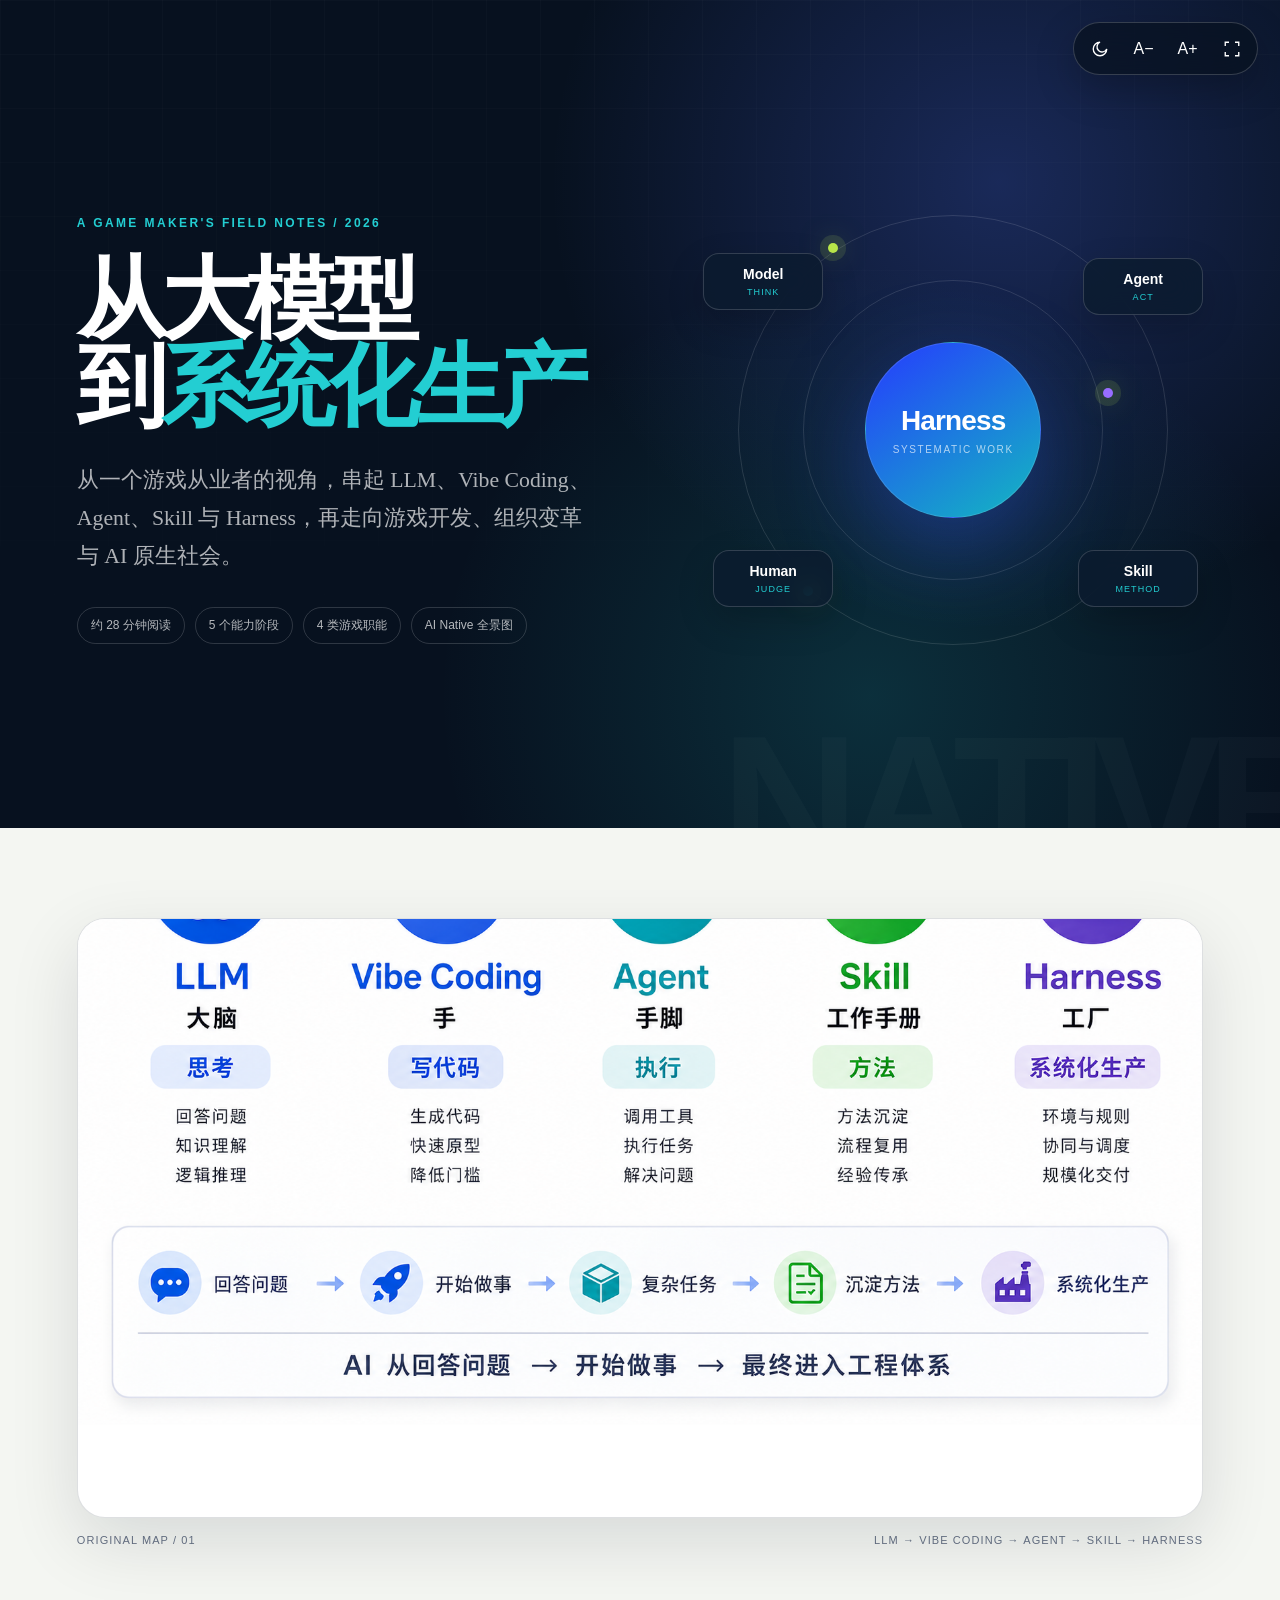
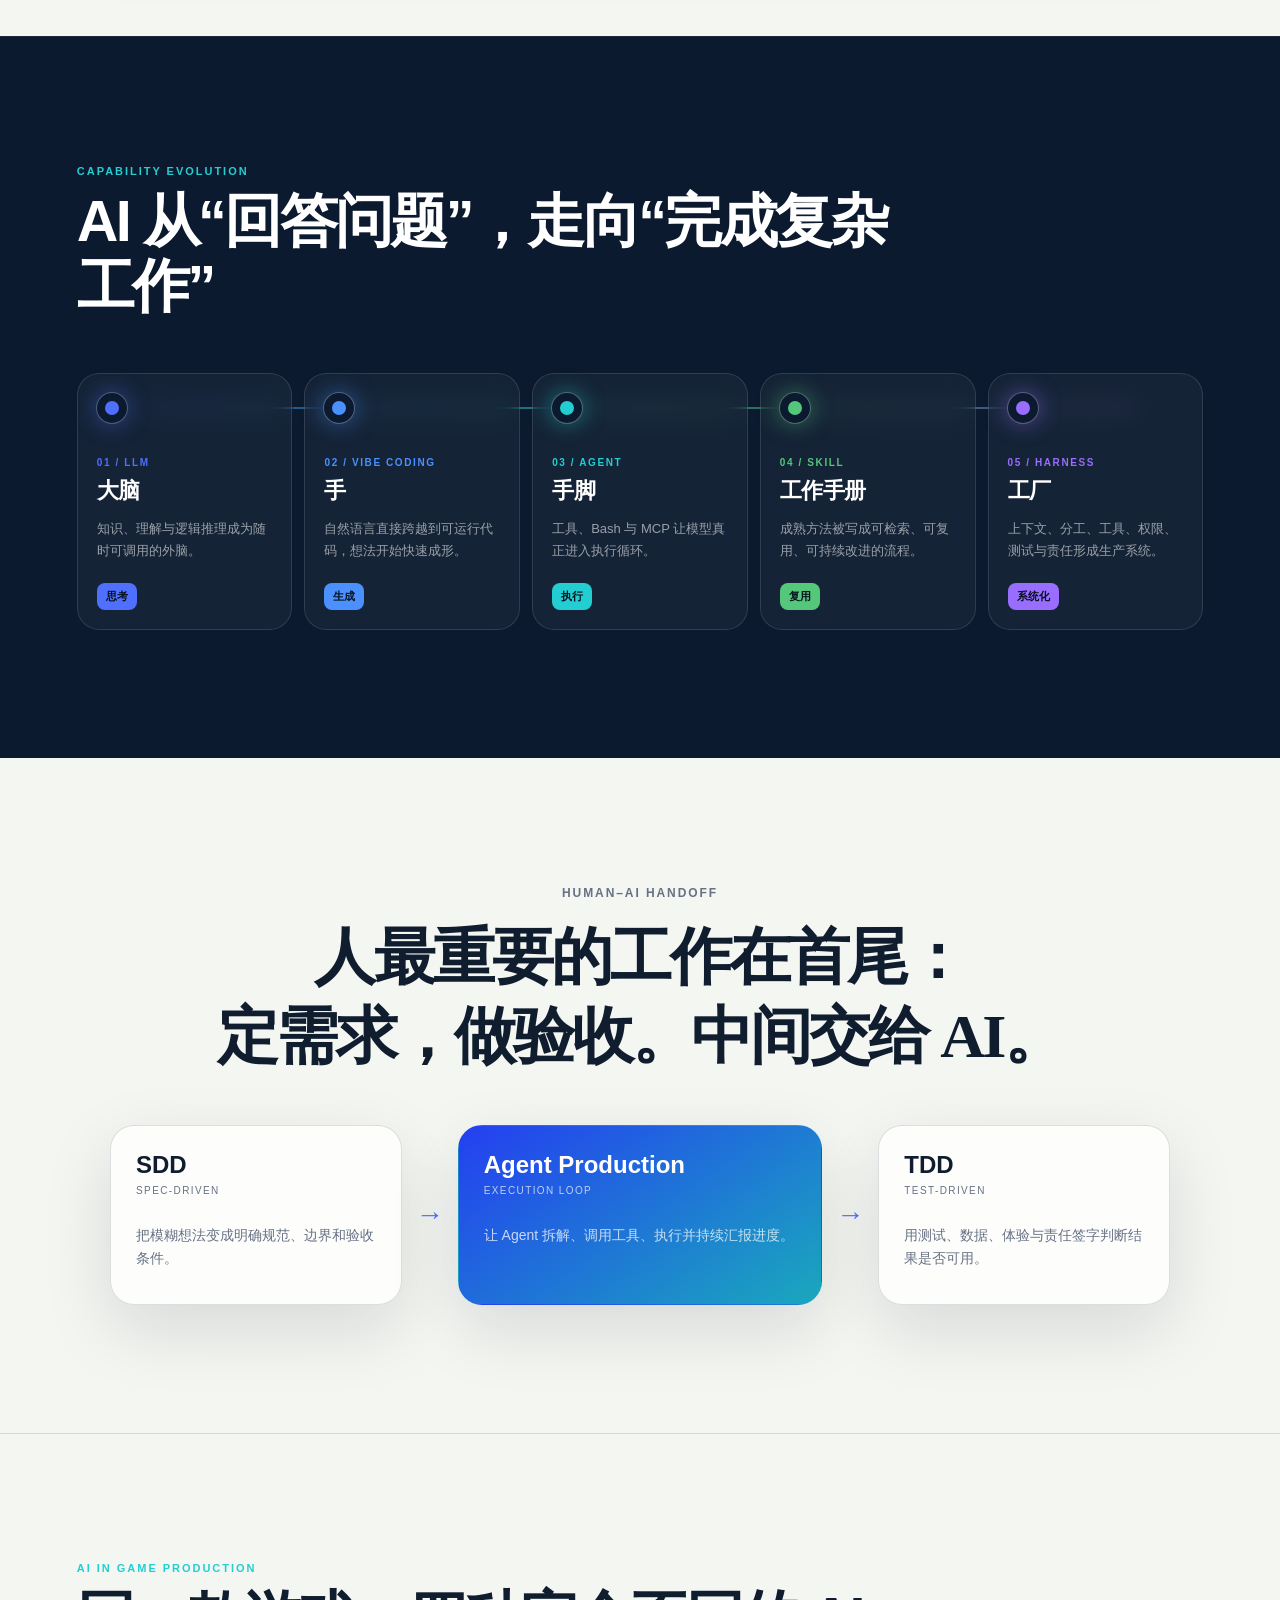
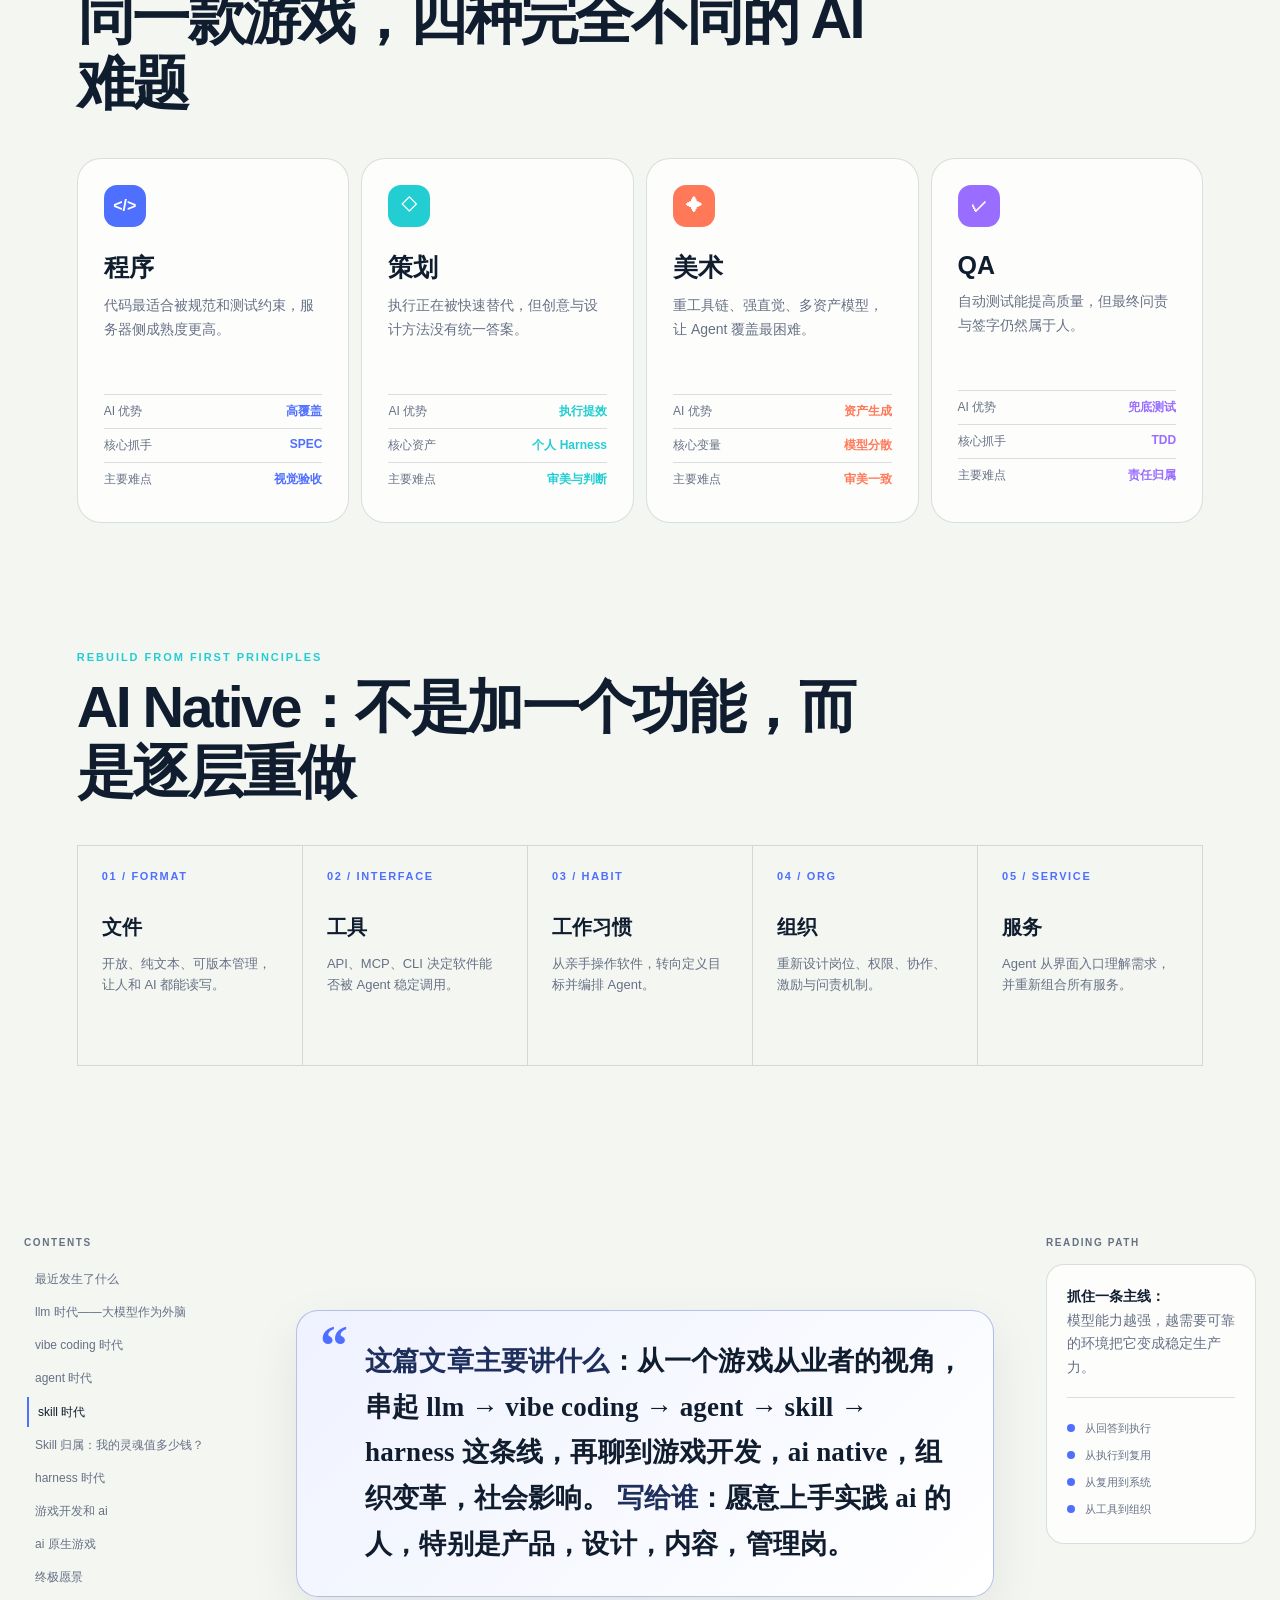
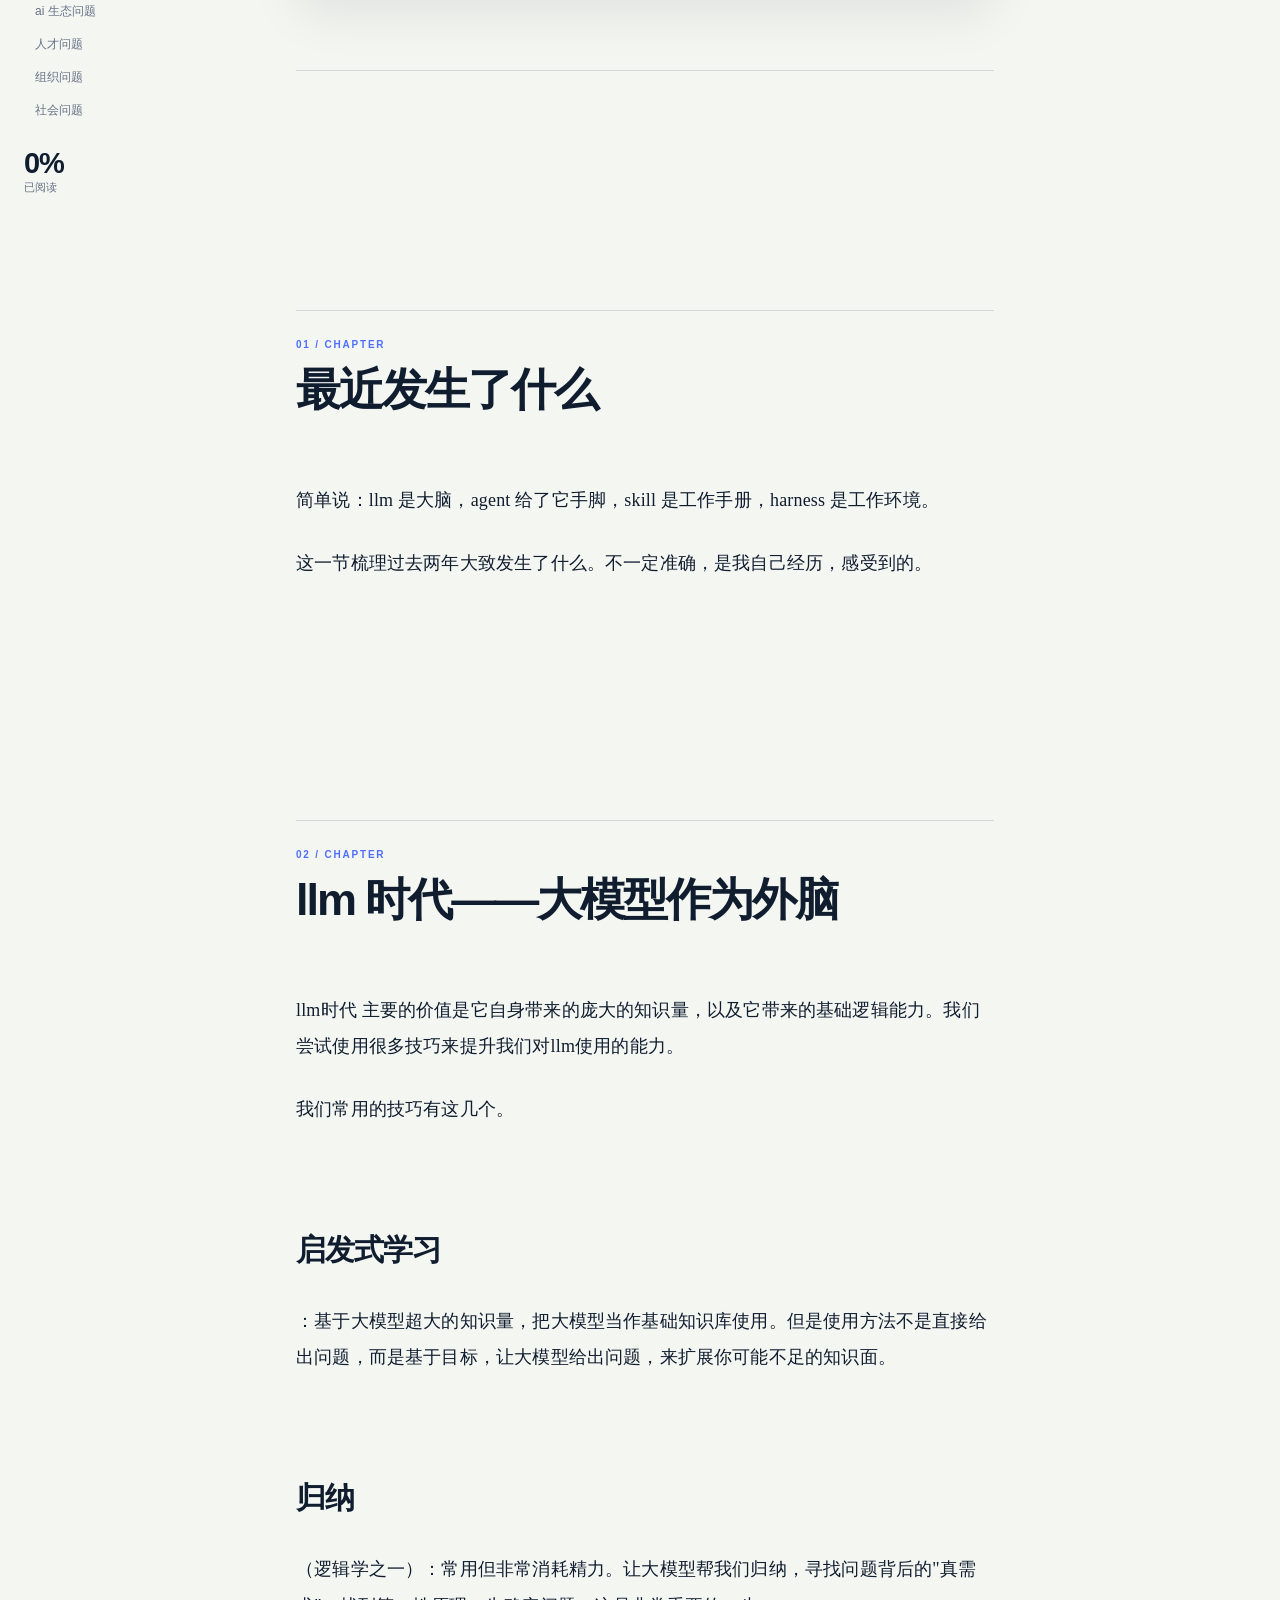
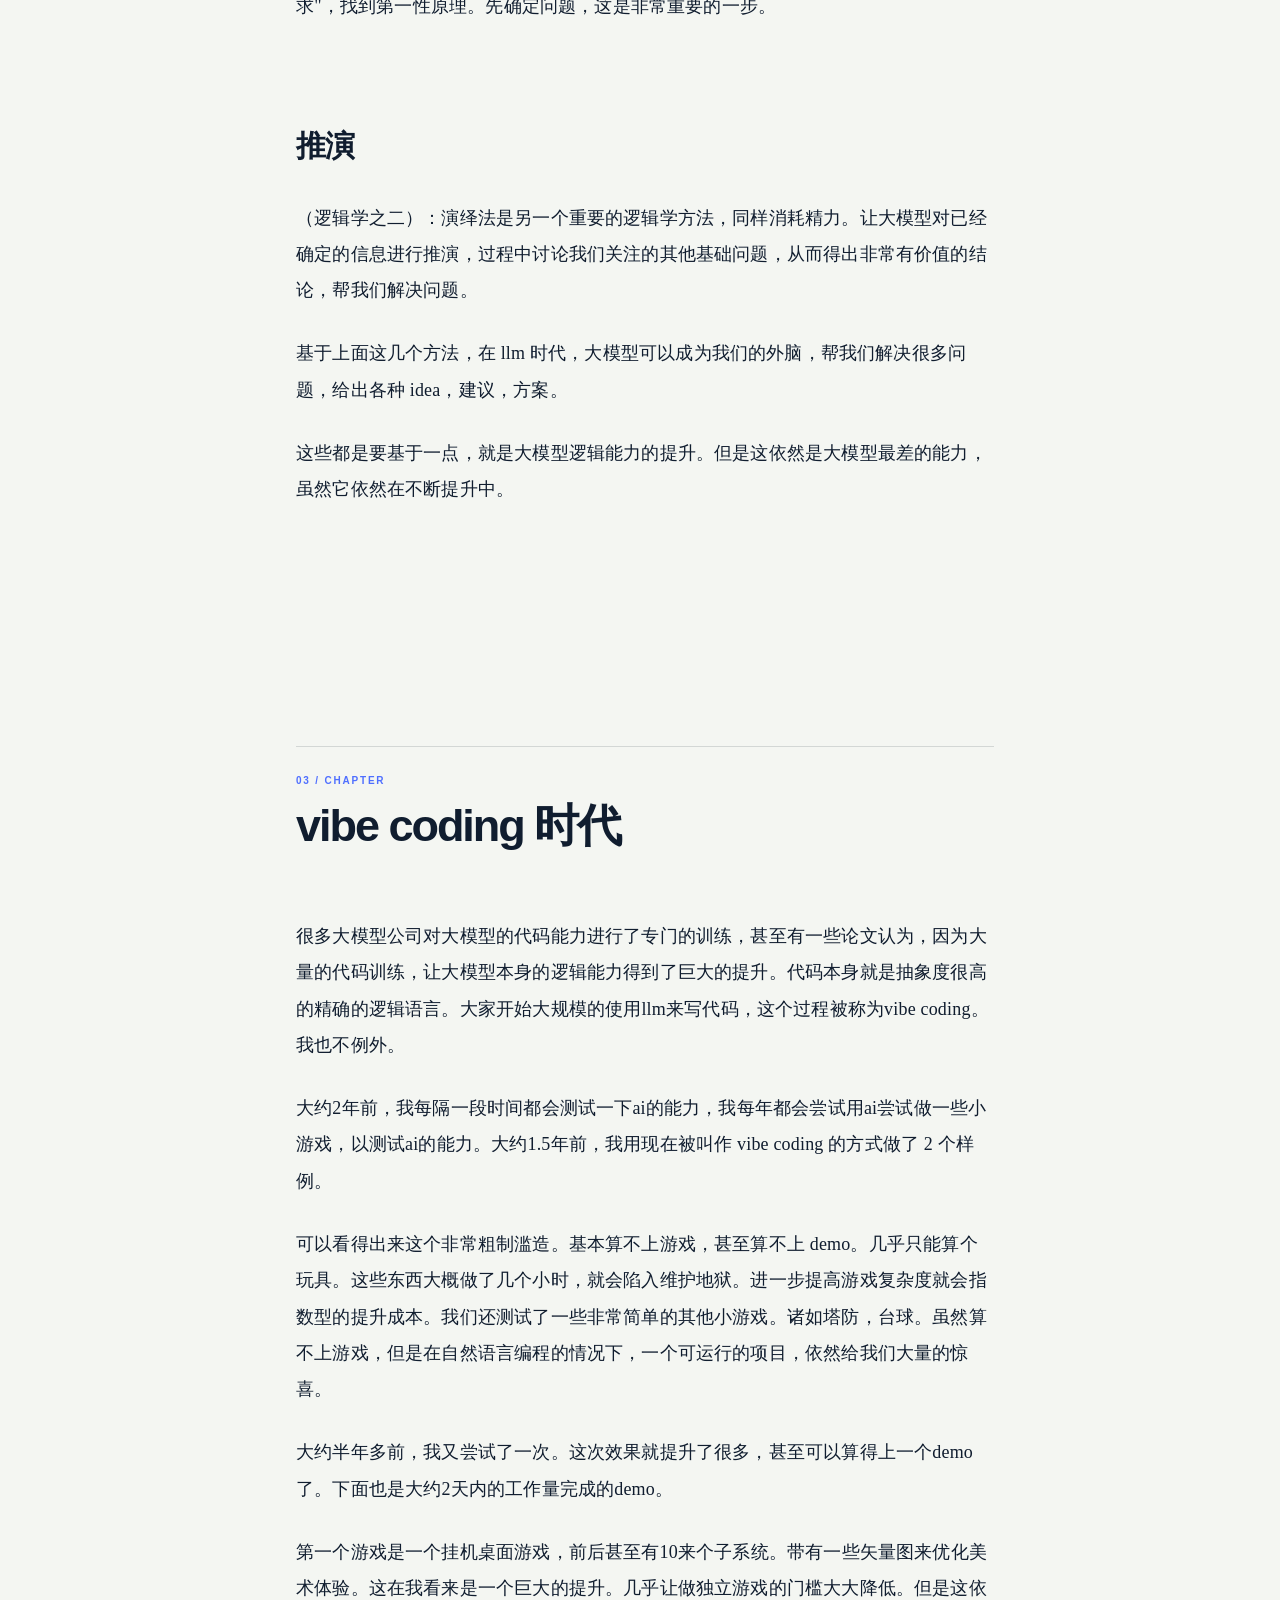
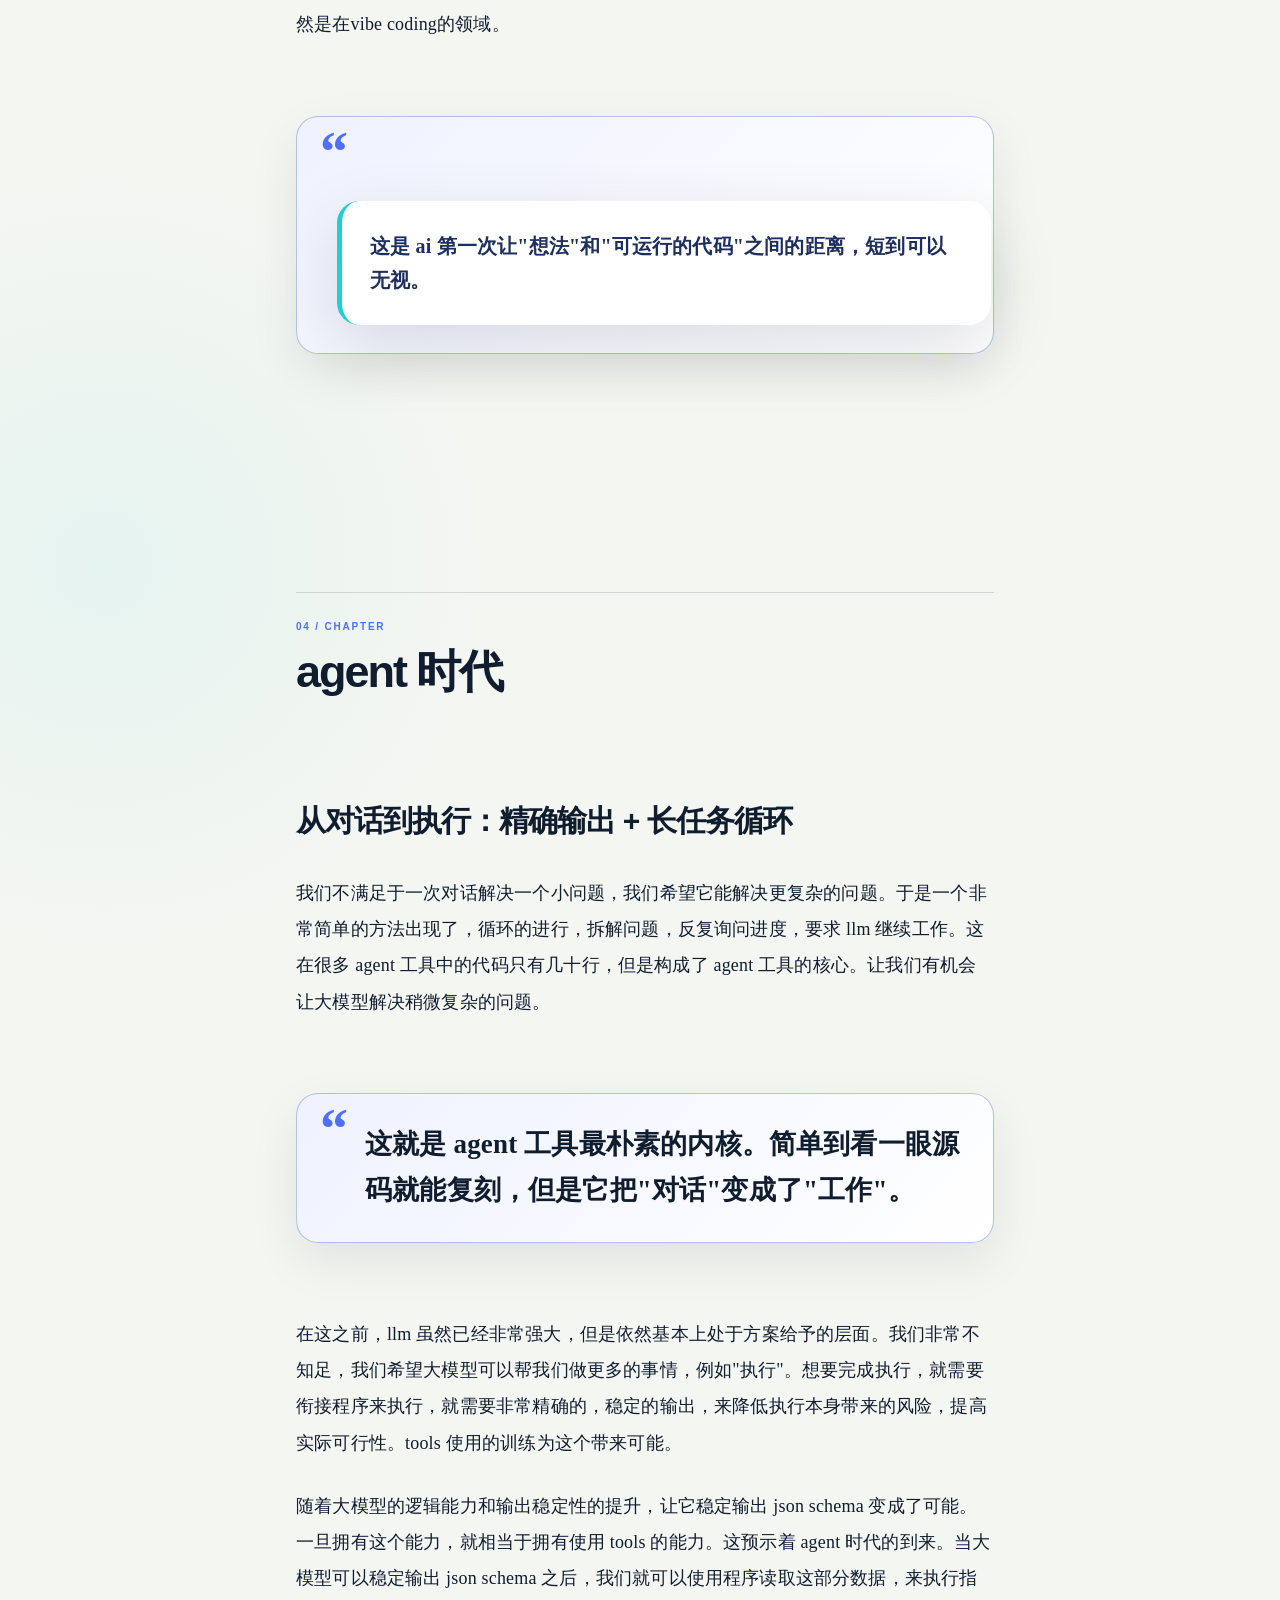
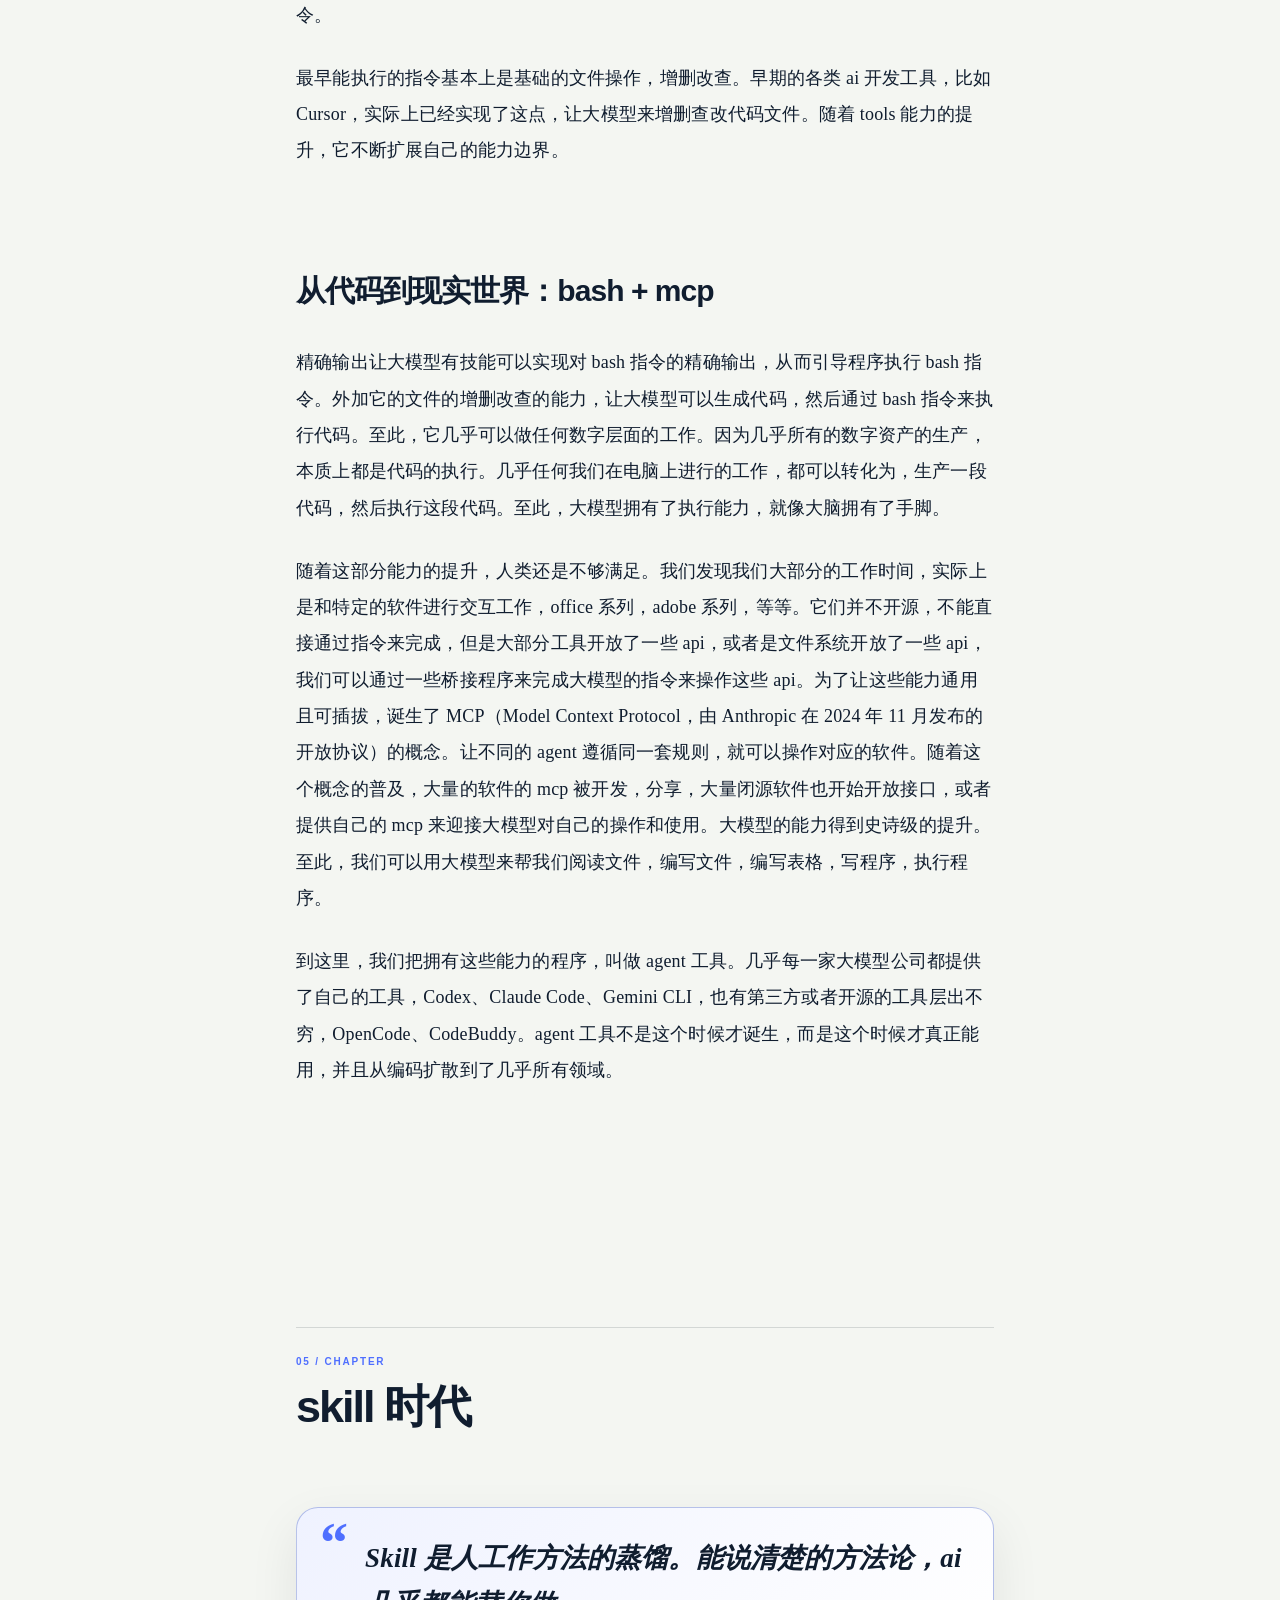
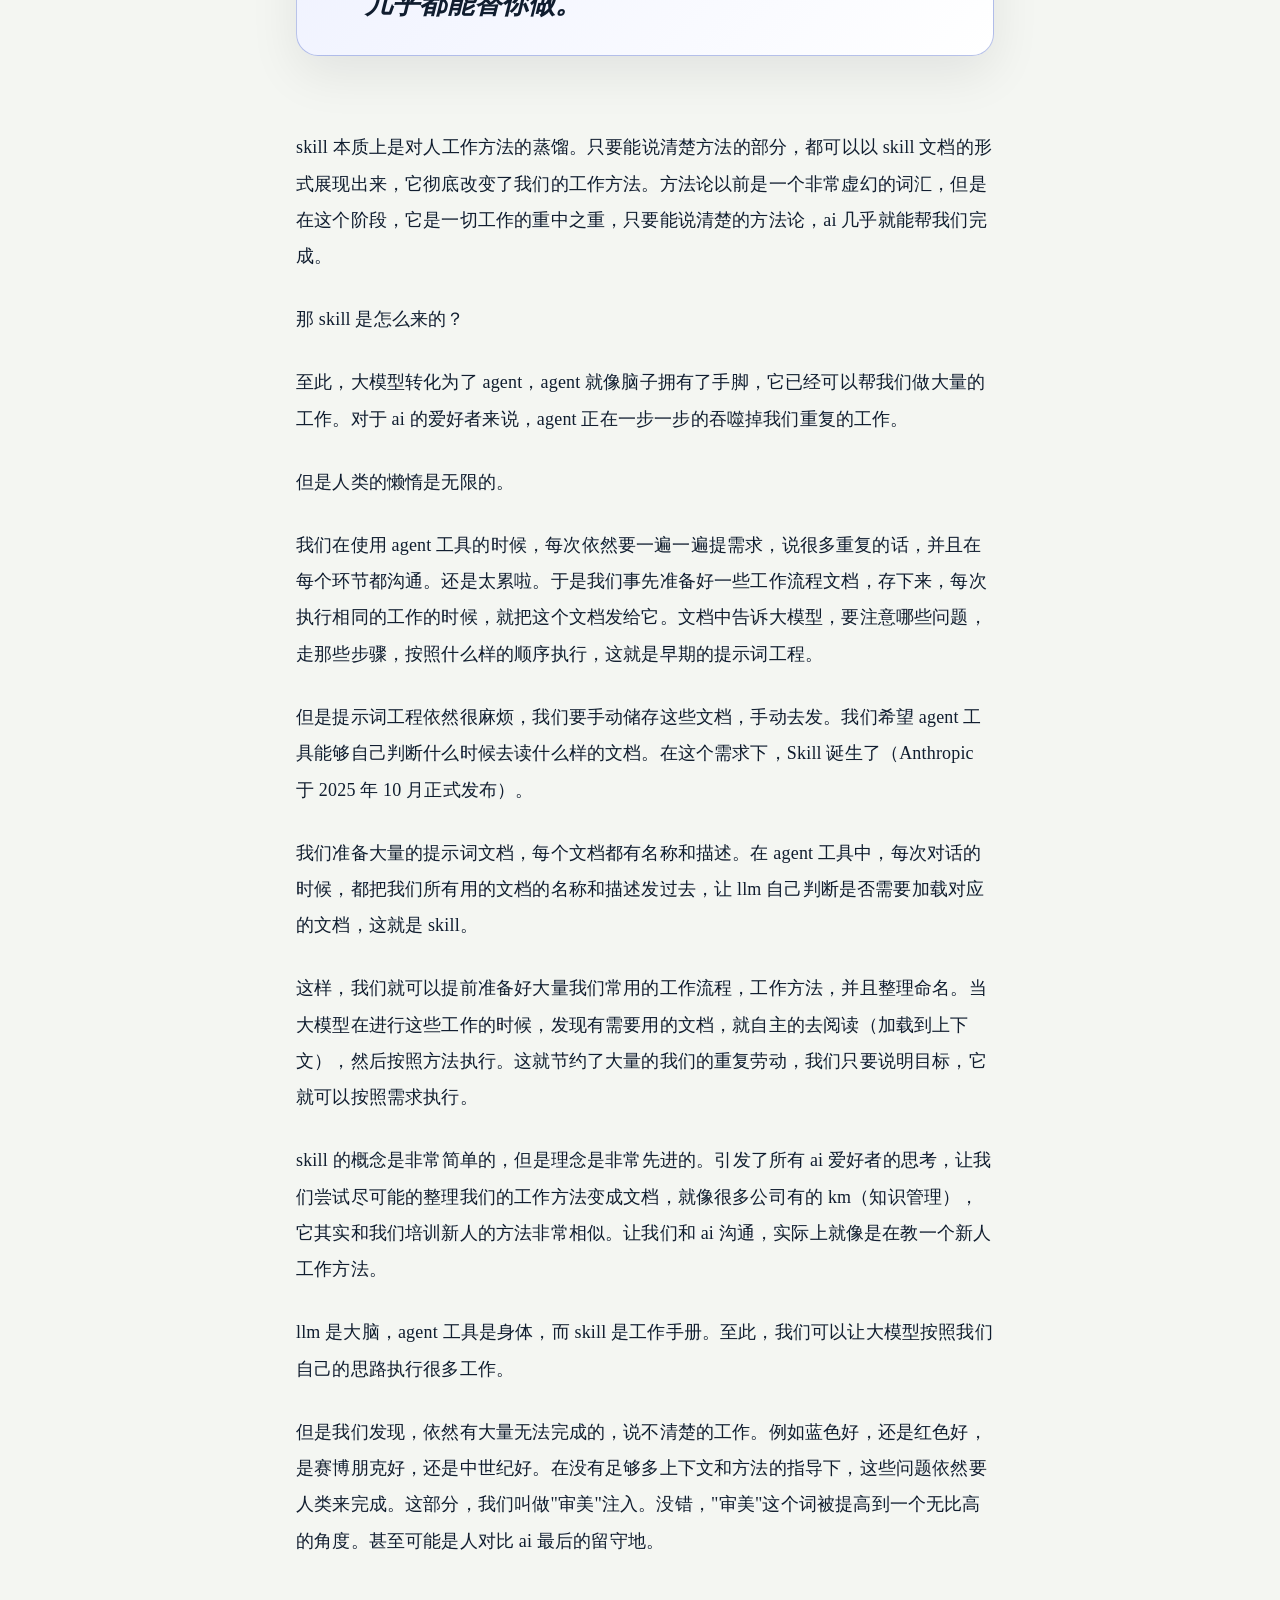
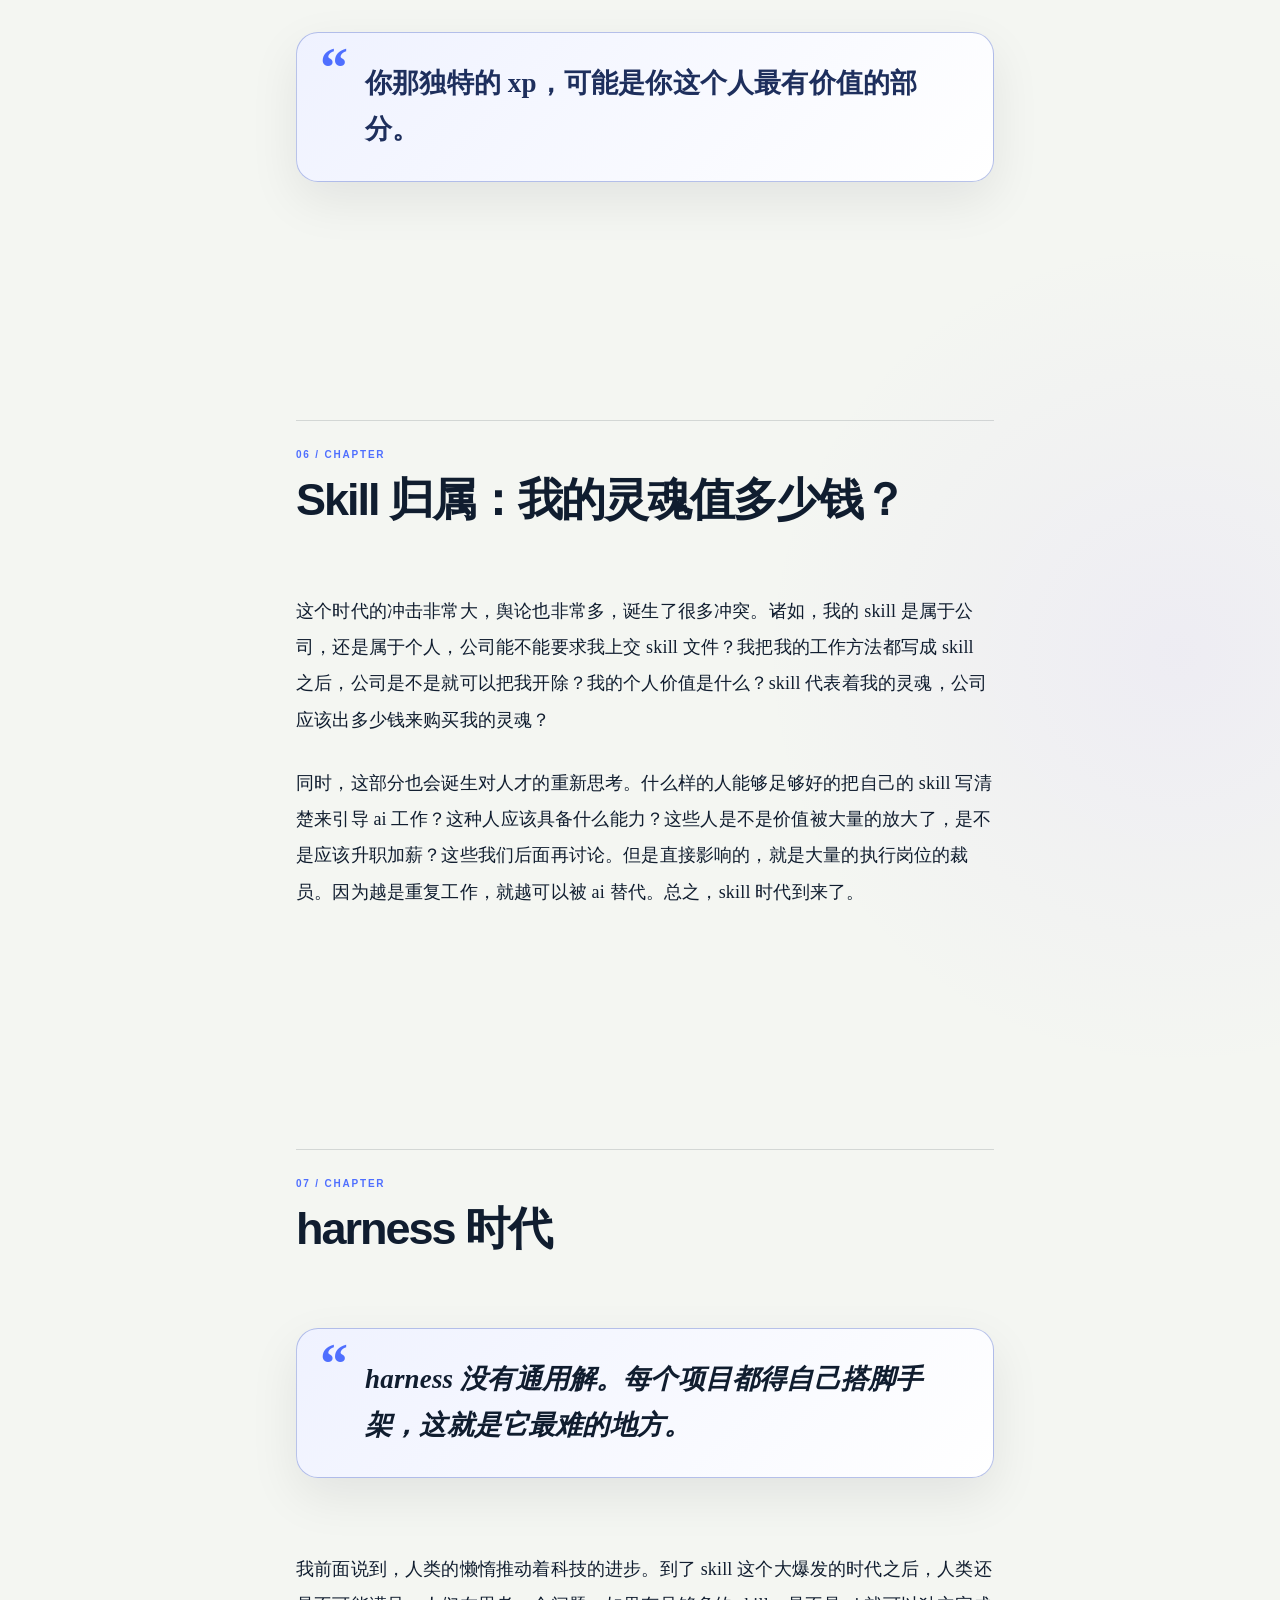
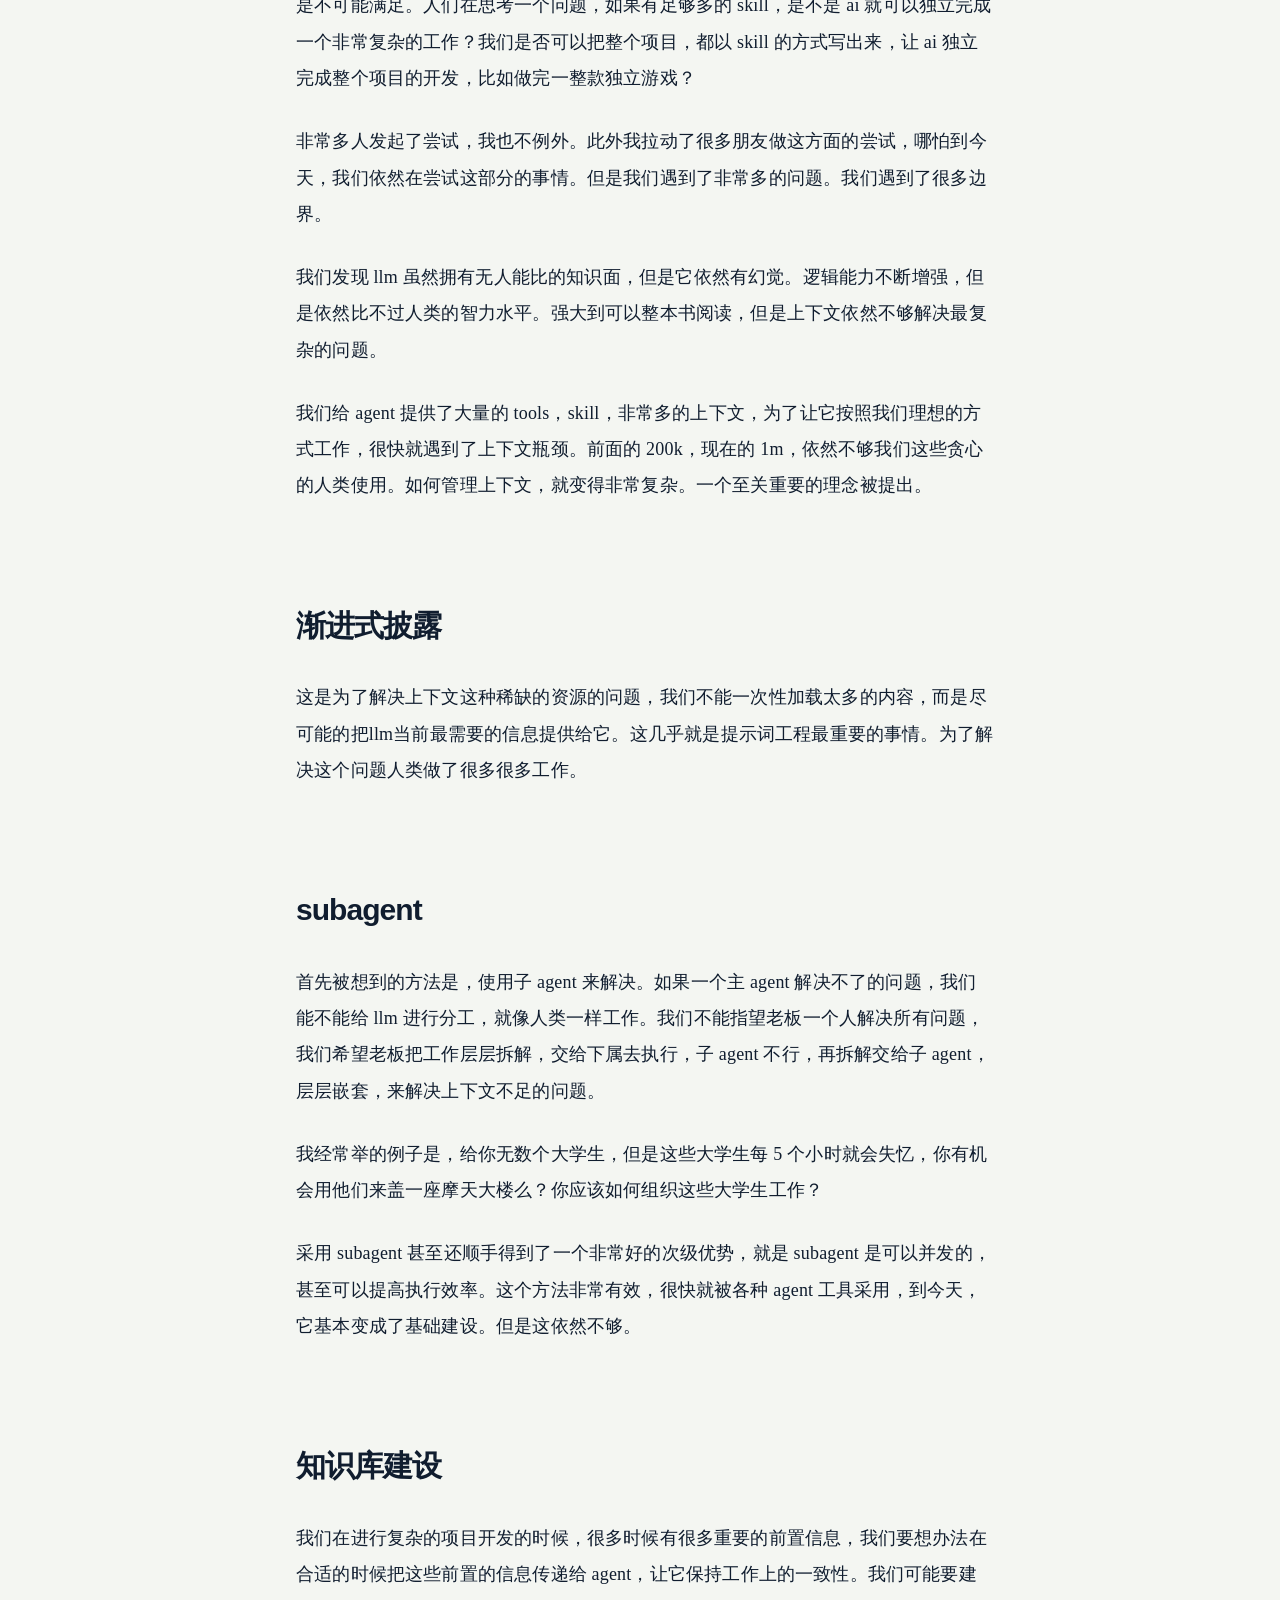
==== commit b4b47856: "Update AI native visual reading image" ====
--- a/docs/ai-native-visual-reading/index.html
+++ b/docs/ai-native-visual-reading/index.html
@@ -437,7 +437,7 @@
 
   <section class="source-visual" aria-label="AI 能力演进原图">
     <figure class="source-figure">
-      <div class="source-window"><img role="img" aria-label="LLM、Vibe Coding、Agent、Skill 与 Harness 的能力演进图" src="[data-uri]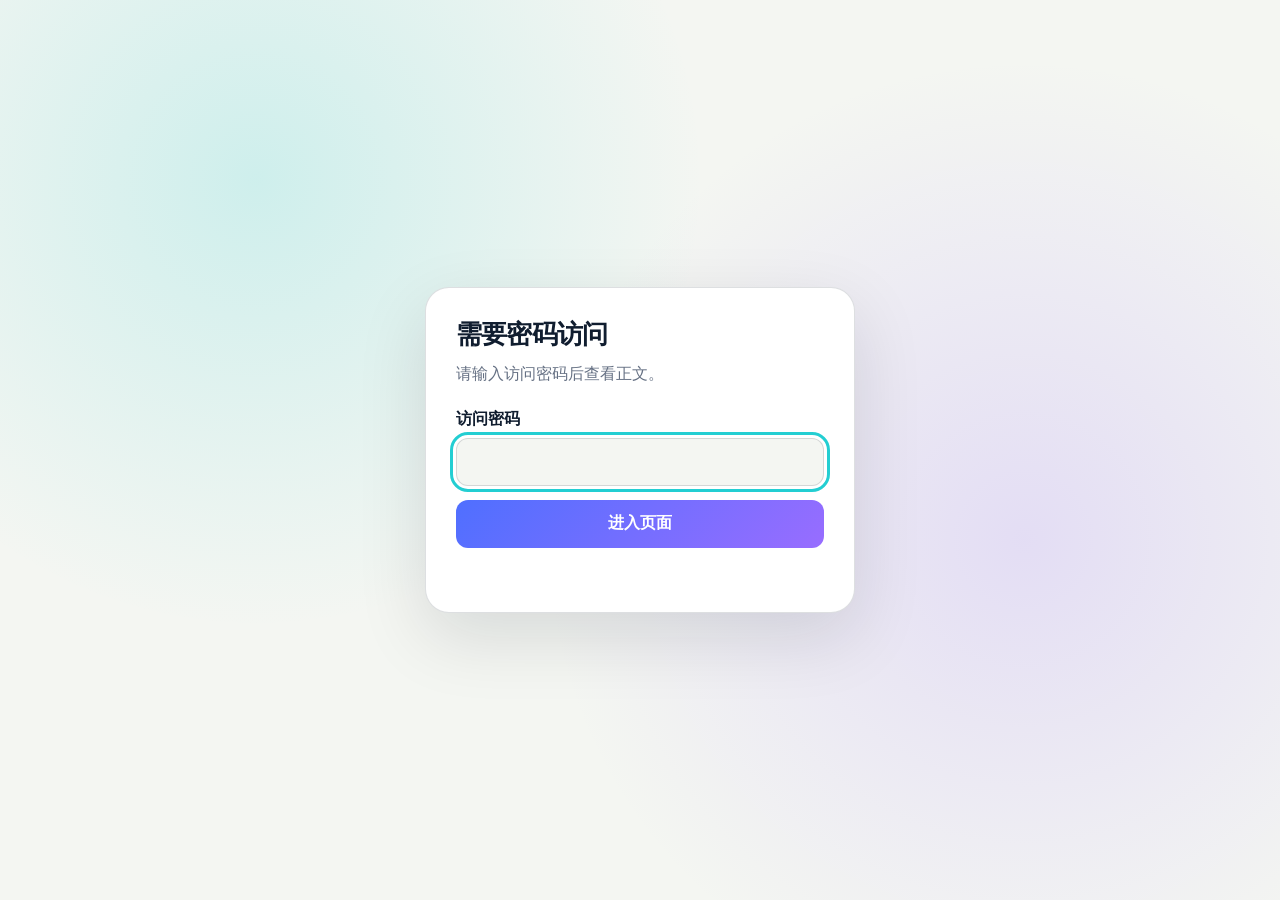
==== commit 0016a363: "Add password gate to AI native visual reading" ====
--- a/docs/ai-native-visual-reading/index.html
+++ b/docs/ai-native-visual-reading/index.html
@@ -6,6 +6,11 @@
   <meta name="color-scheme" content="light dark">
   <meta name="theme-color" content="#07111f">
   <title>AI Native 时代｜从大模型到系统化生产</title>
+  <script>
+    if (sessionStorage.getItem('ai-native-visual-reading-auth') !== 'ok') {
+      document.documentElement.classList.add('auth-locked');
+    }
+  </script>
   <style>
 :root {
 --night: #07111f;
@@ -65,6 +70,54 @@
 button { font: inherit; }
 :focus-visible { outline: 3px solid var(--cyan); outline-offset: 3px; }
 ::selection { color: #07111f; background: var(--lime); }
+.auth-locked body > :not(#passwordGate) { display: none !important; }
+.password-gate {
+position: fixed;
+inset: 0;
+z-index: 9999;
+display: grid;
+place-items: center;
+padding: 24px;
+background:
+radial-gradient(circle at 20% 20%, rgba(35, 206, 210, .18), transparent 28rem),
+radial-gradient(circle at 80% 60%, rgba(152, 109, 255, .18), transparent 30rem),
+var(--paper);
+color: var(--ink);
+font-family: var(--sans);
+}
+.password-card {
+width: min(430px, 100%);
+padding: 30px;
+border: 1px solid var(--line);
+border-radius: 24px;
+background: var(--solid);
+box-shadow: var(--shadow);
+}
+.password-card h1 { margin: 0 0 10px; font-size: 26px; line-height: 1.25; letter-spacing: -.03em; }
+.password-card p { margin: 0 0 22px; color: var(--muted); line-height: 1.65; }
+.password-card label { display: block; margin-bottom: 8px; font-weight: 750; }
+.password-card input {
+width: 100%;
+height: 48px;
+padding: 0 14px;
+border: 1px solid var(--line);
+border-radius: 12px;
+background: var(--paper);
+color: var(--ink);
+font: inherit;
+}
+.password-card button {
+width: 100%;
+height: 48px;
+margin-top: 14px;
+border: 0;
+border-radius: 12px;
+background: linear-gradient(135deg, var(--electric), var(--purple));
+color: #fff;
+font-weight: 850;
+cursor: pointer;
+}
+.password-error { min-height: 22px; margin-top: 12px; color: #d64545; font-size: 14px; }
 .skip-link {
 position: fixed;
 left: 18px;
@@ -406,6 +459,16 @@
 </style>
 </head>
 <body>
+  <section id="passwordGate" class="password-gate" aria-label="密码访问">
+    <form class="password-card" id="passwordForm">
+      <h1>需要密码访问</h1>
+      <p>请输入访问密码后查看正文。</p>
+      <label for="passwordInput">访问密码</label>
+      <input id="passwordInput" type="password" autocomplete="current-password" autofocus>
+      <button type="submit">进入页面</button>
+      <div class="password-error" id="passwordError" aria-live="polite"></div>
+    </form>
+  </section>
   <a class="skip-link" href="#article">跳到正文</a>
   <div class="progress-track" aria-hidden="true"><div class="progress-bar" id="progressBar"></div></div>
   <div class="tools" aria-label="阅读工具">
@@ -881,6 +944,31 @@
 
   <script>
     (() => {
+      const PASSWORD = 'ainative2026';
+      const authKey = 'ai-native-visual-reading-auth';
+      const gate = document.getElementById('passwordGate');
+      const form = document.getElementById('passwordForm');
+      const input = document.getElementById('passwordInput');
+      const error = document.getElementById('passwordError');
+      const unlock = () => {
+        sessionStorage.setItem(authKey, 'ok');
+        document.documentElement.classList.remove('auth-locked');
+        if (gate) gate.remove();
+      };
+      if (sessionStorage.getItem(authKey) === 'ok') {
+        unlock();
+      } else if (form && input && error) {
+        form.addEventListener('submit', event => {
+          event.preventDefault();
+          if (input.value === PASSWORD) {
+            unlock();
+          } else {
+            error.textContent = '密码不正确，请重新输入。';
+            input.select();
+          }
+        });
+      }
+
       const root = document.documentElement;
       const body = document.body;
       const article = document.querySelector('.article-body');
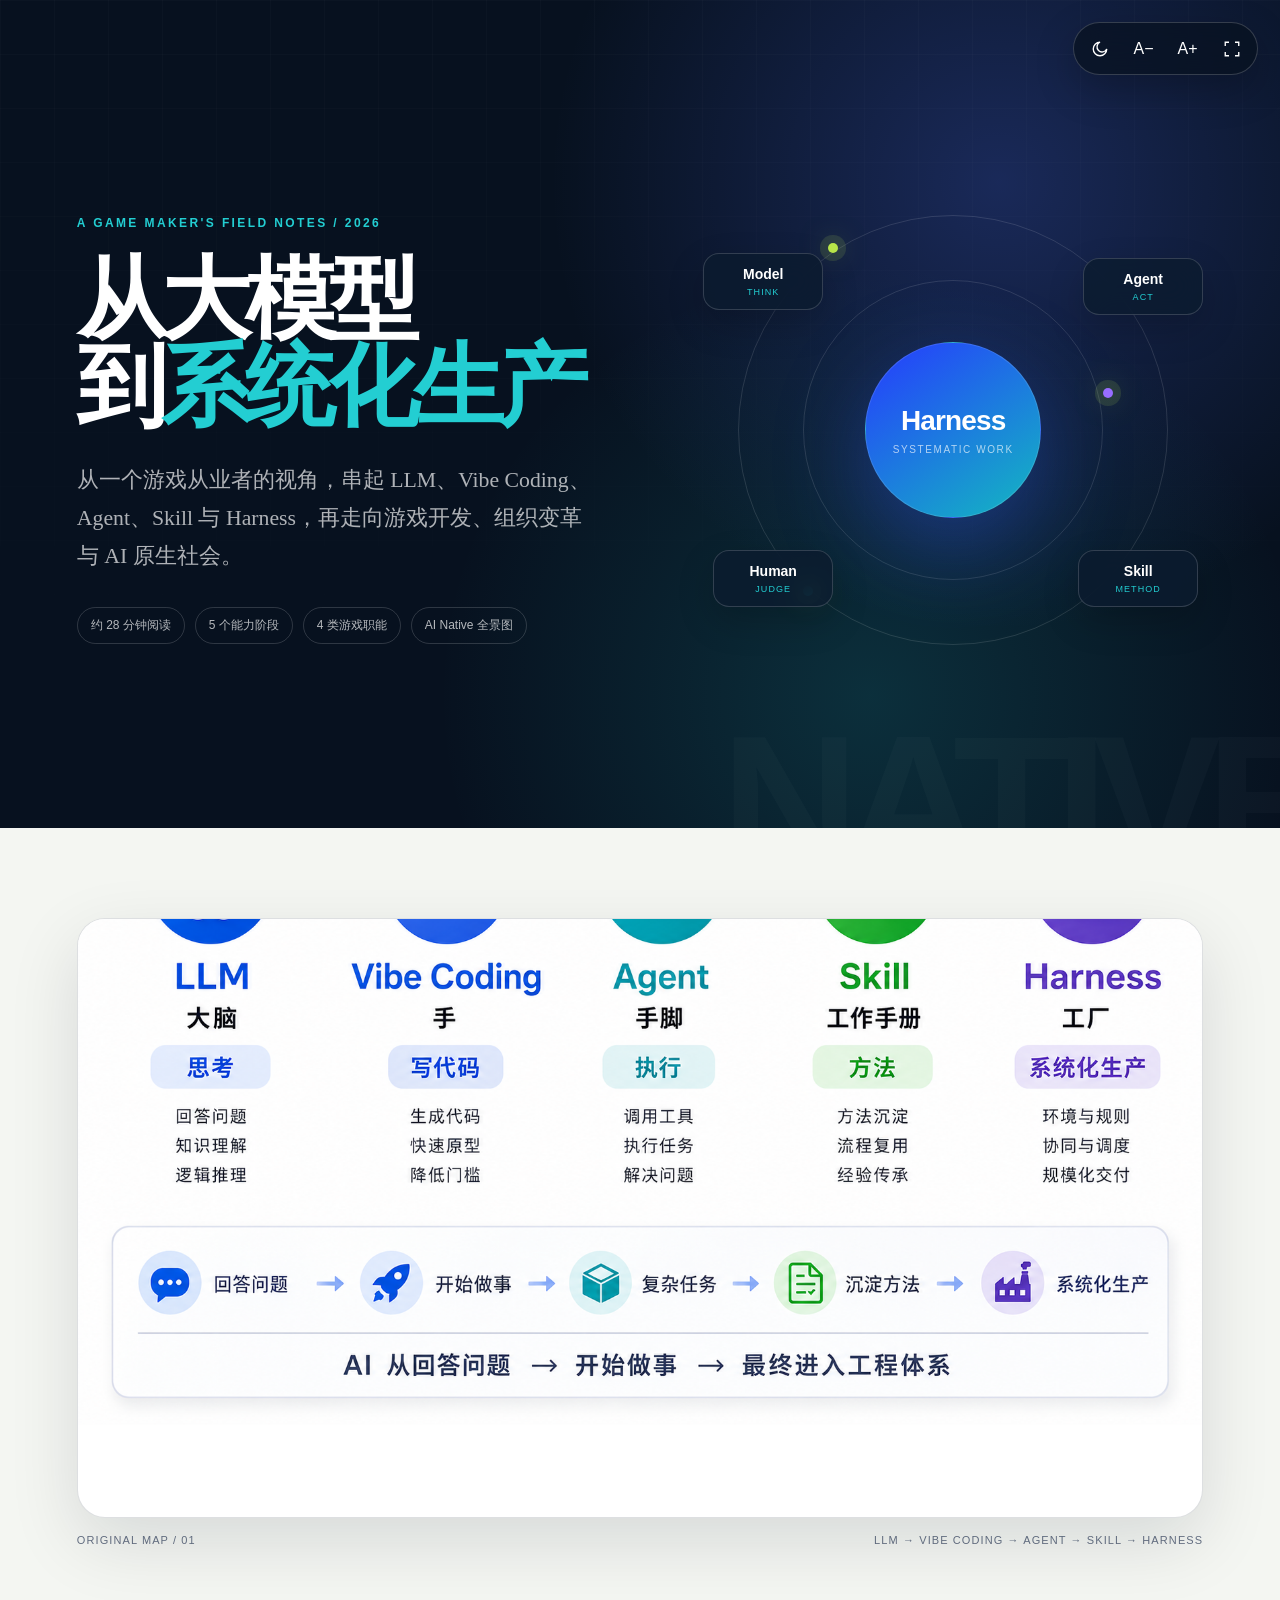
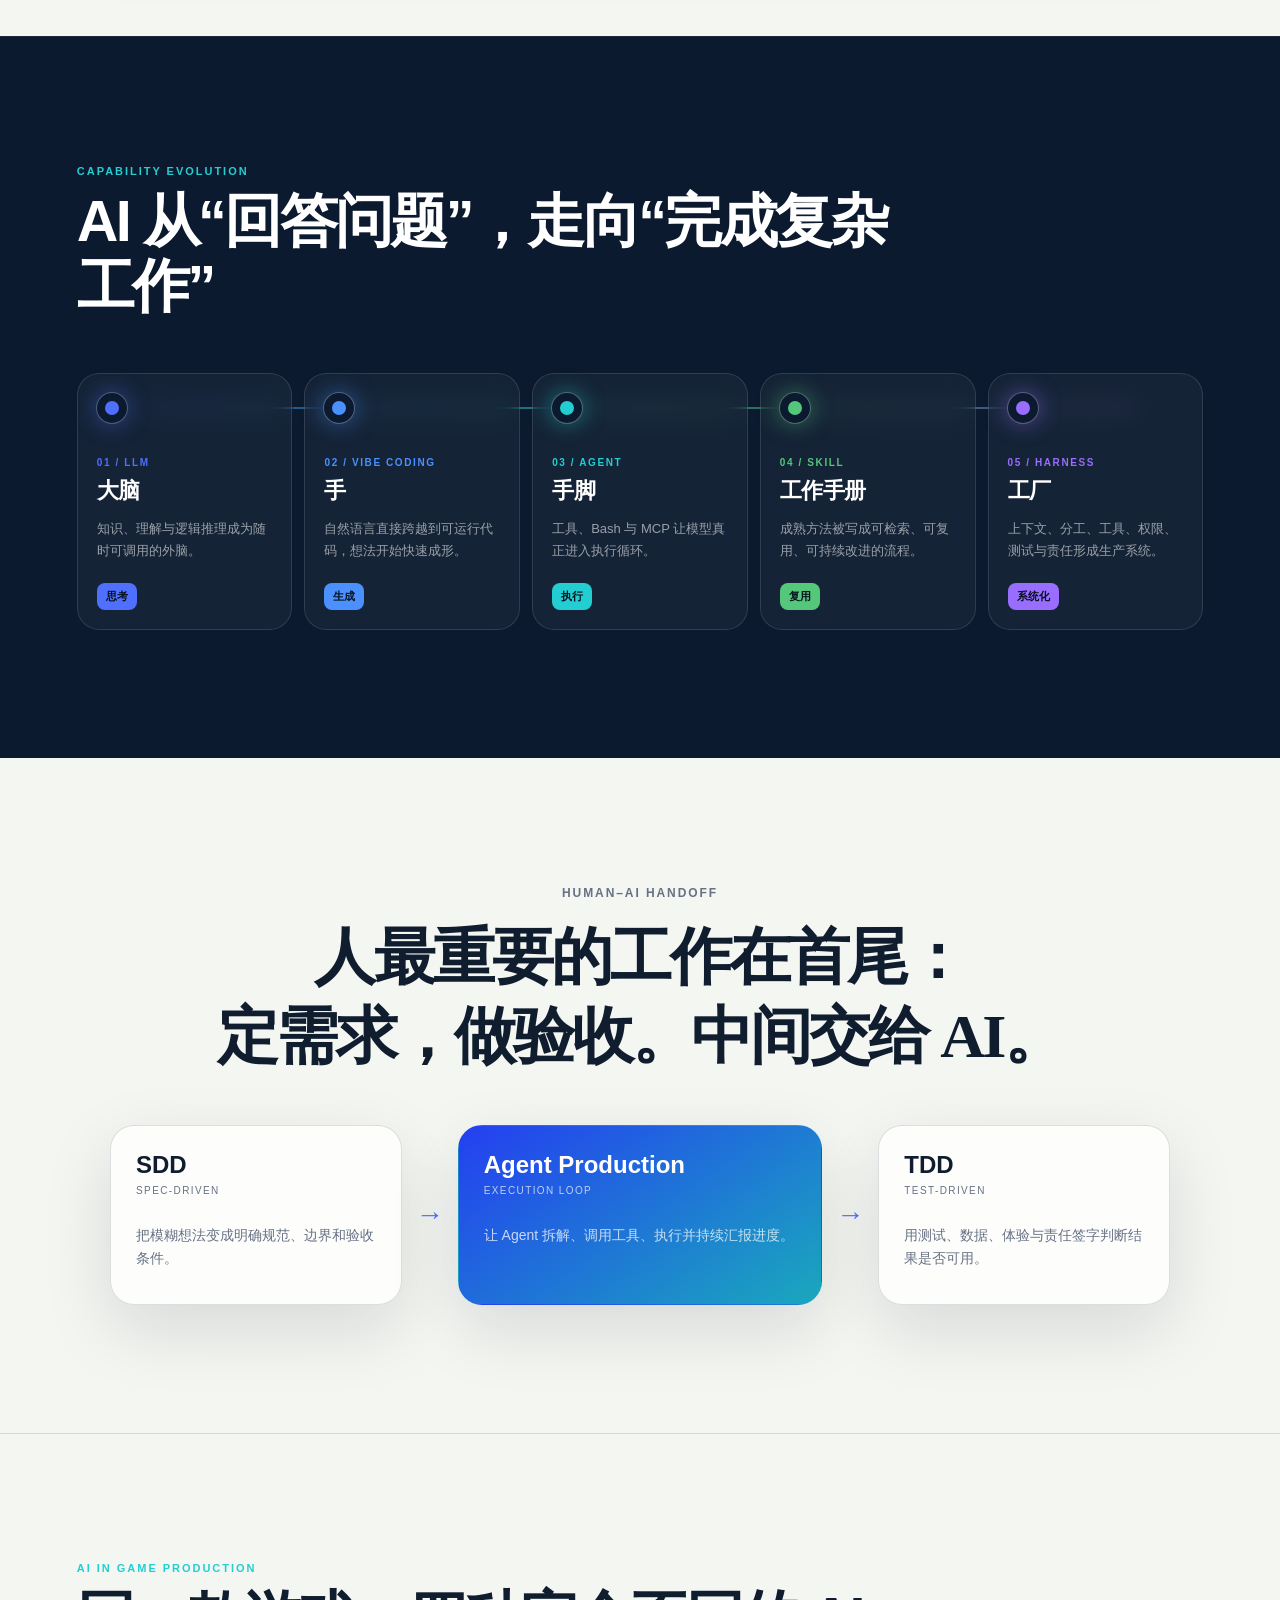
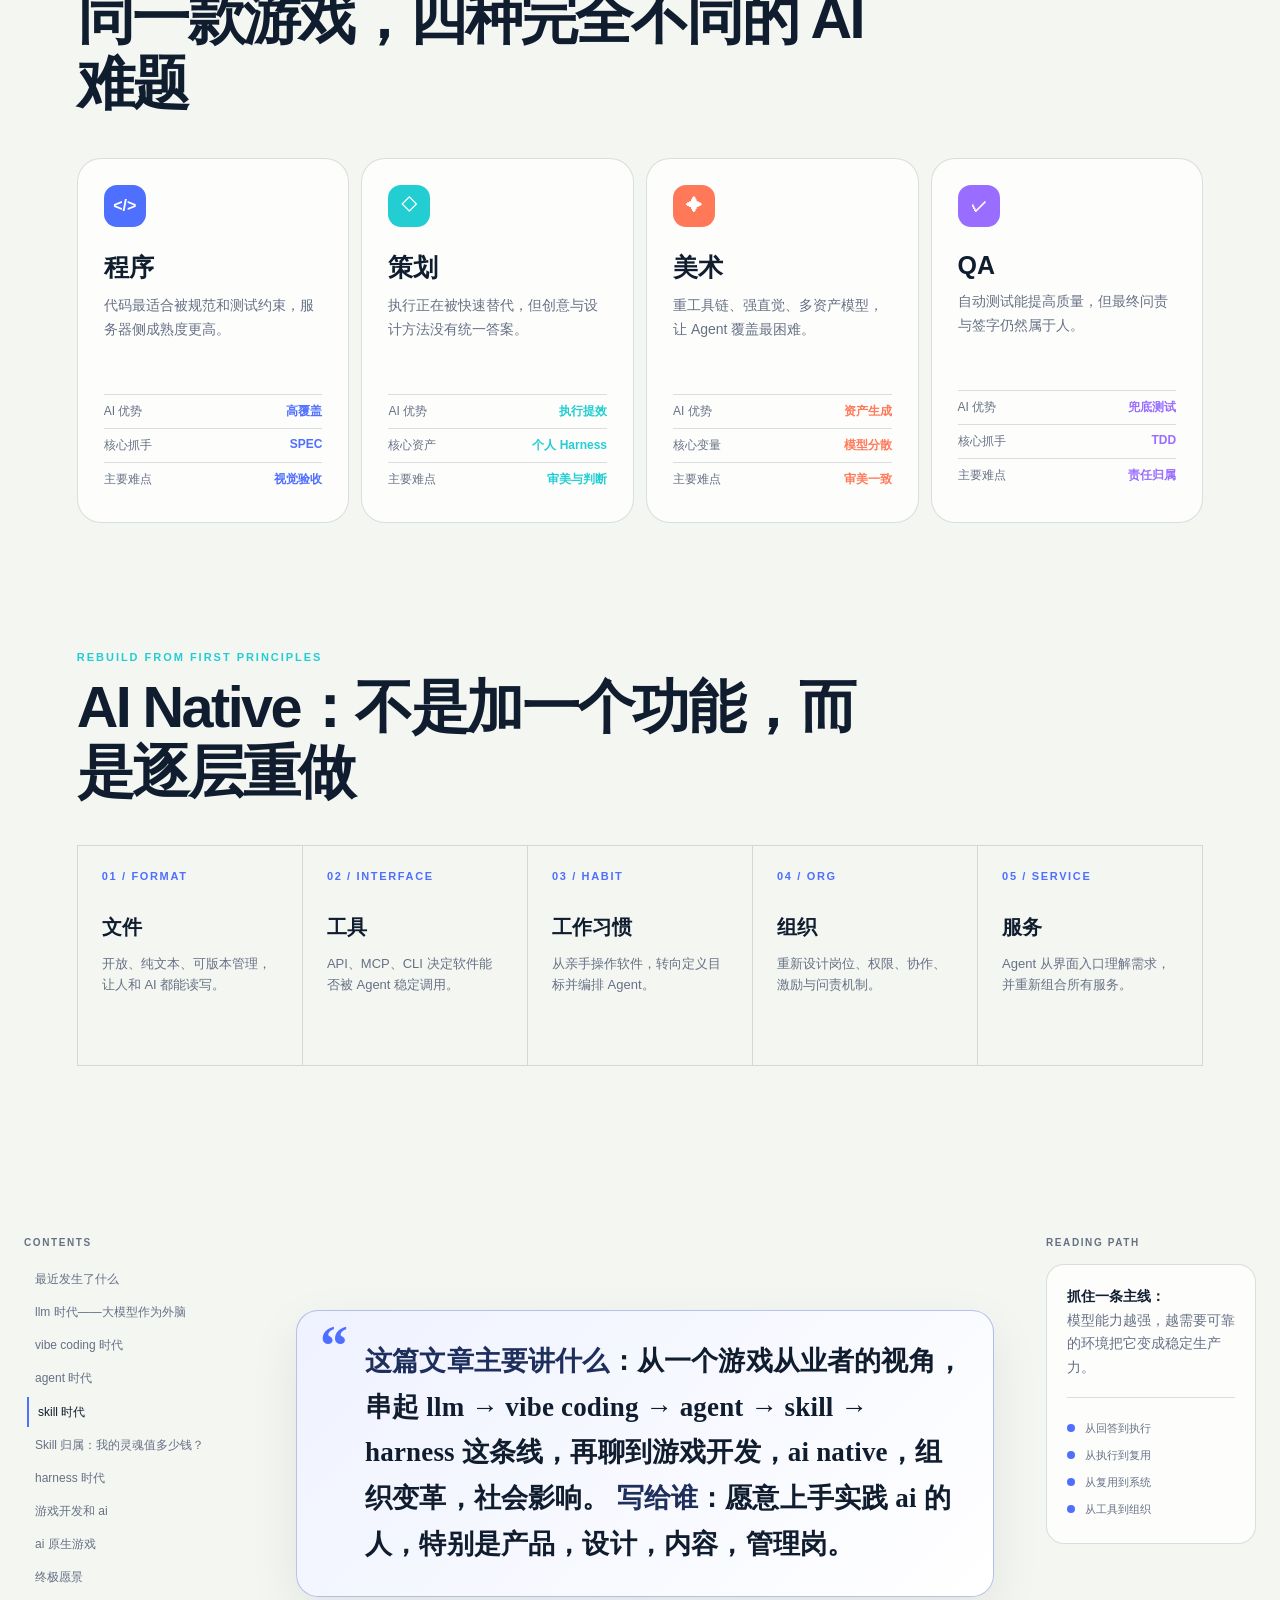
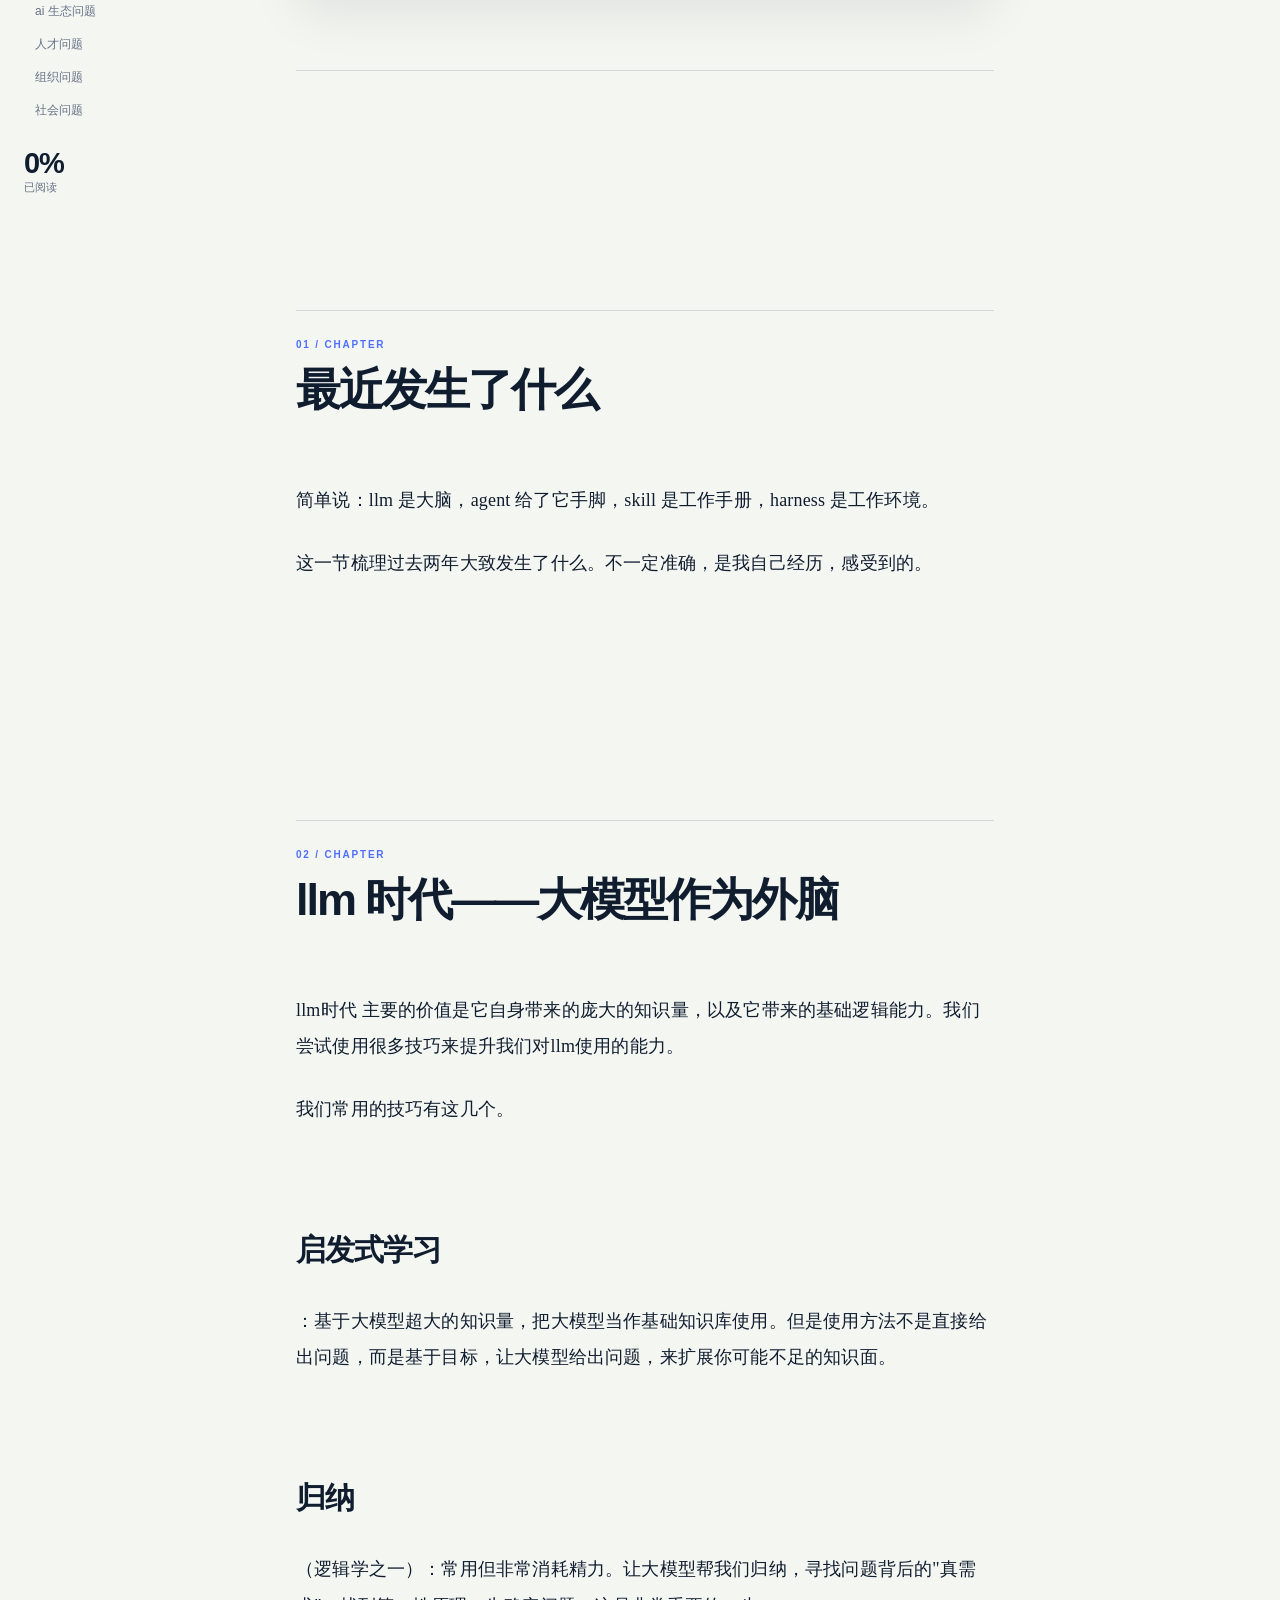
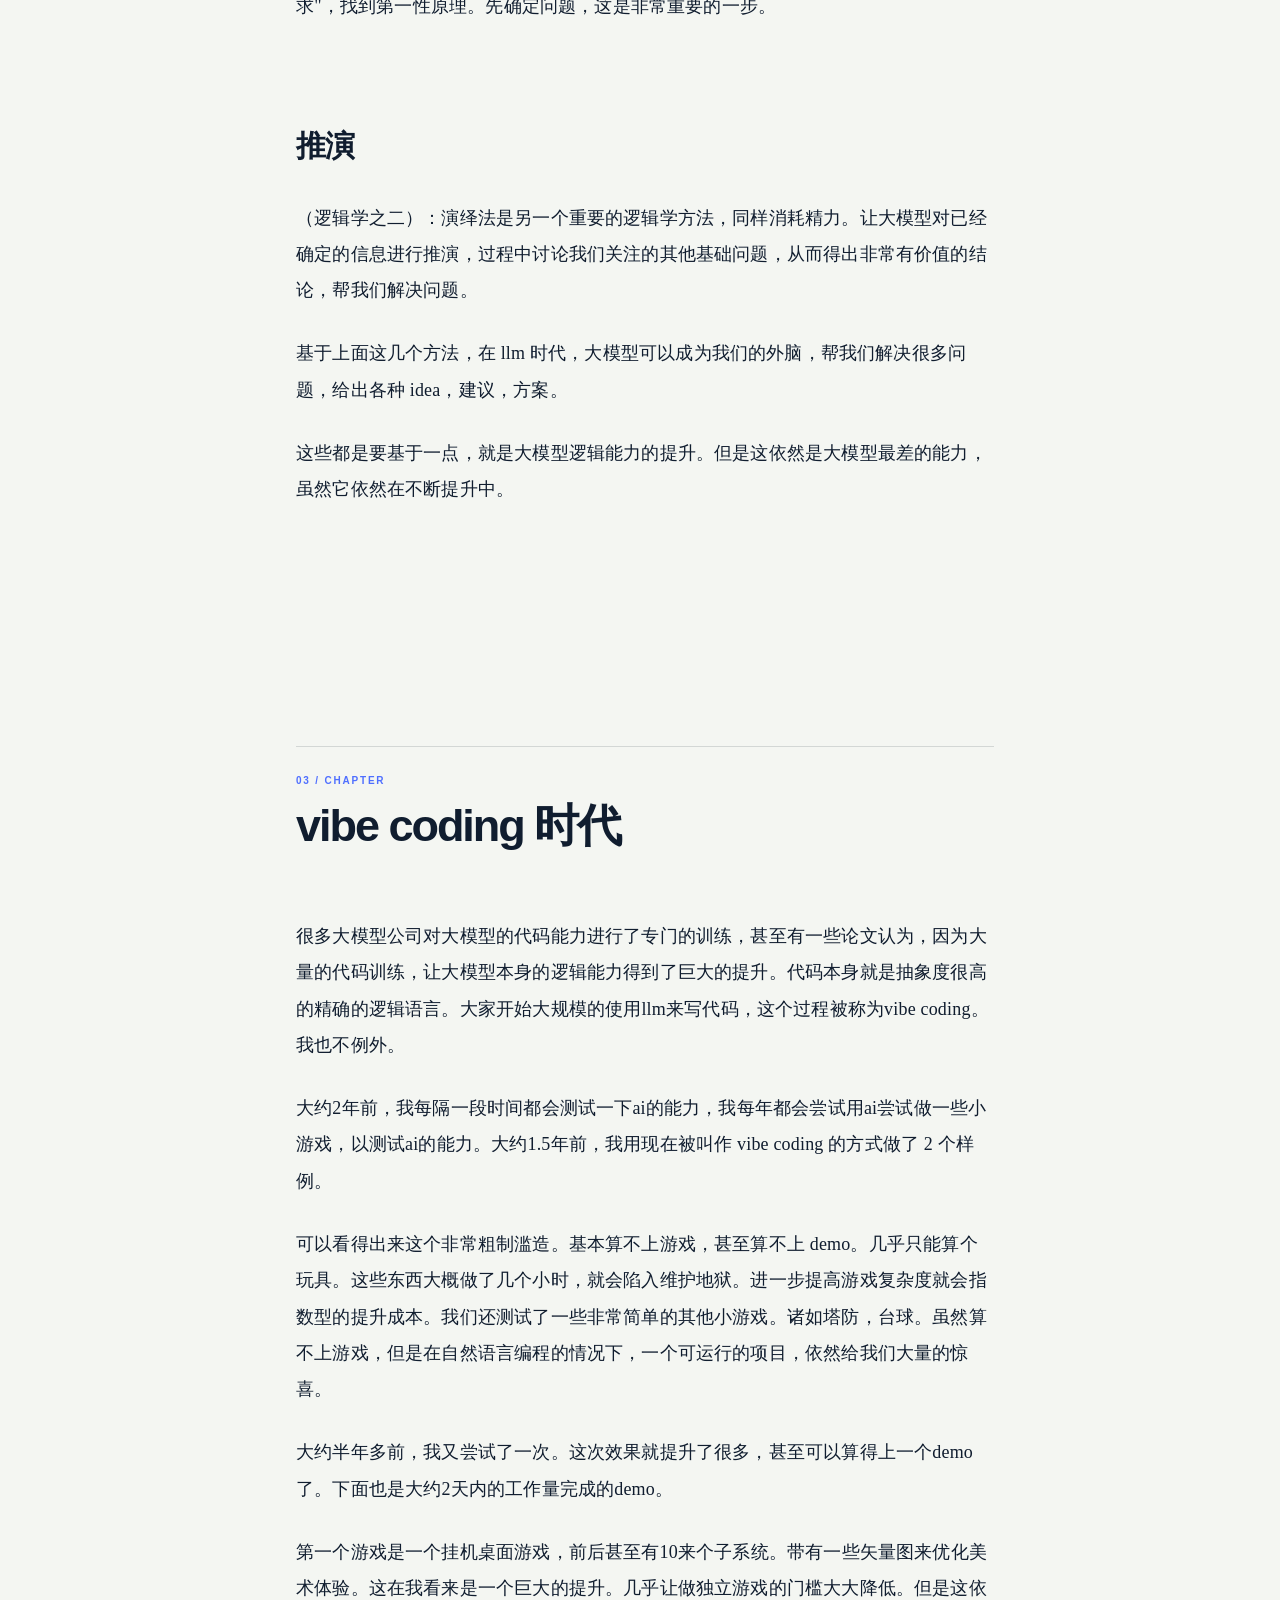
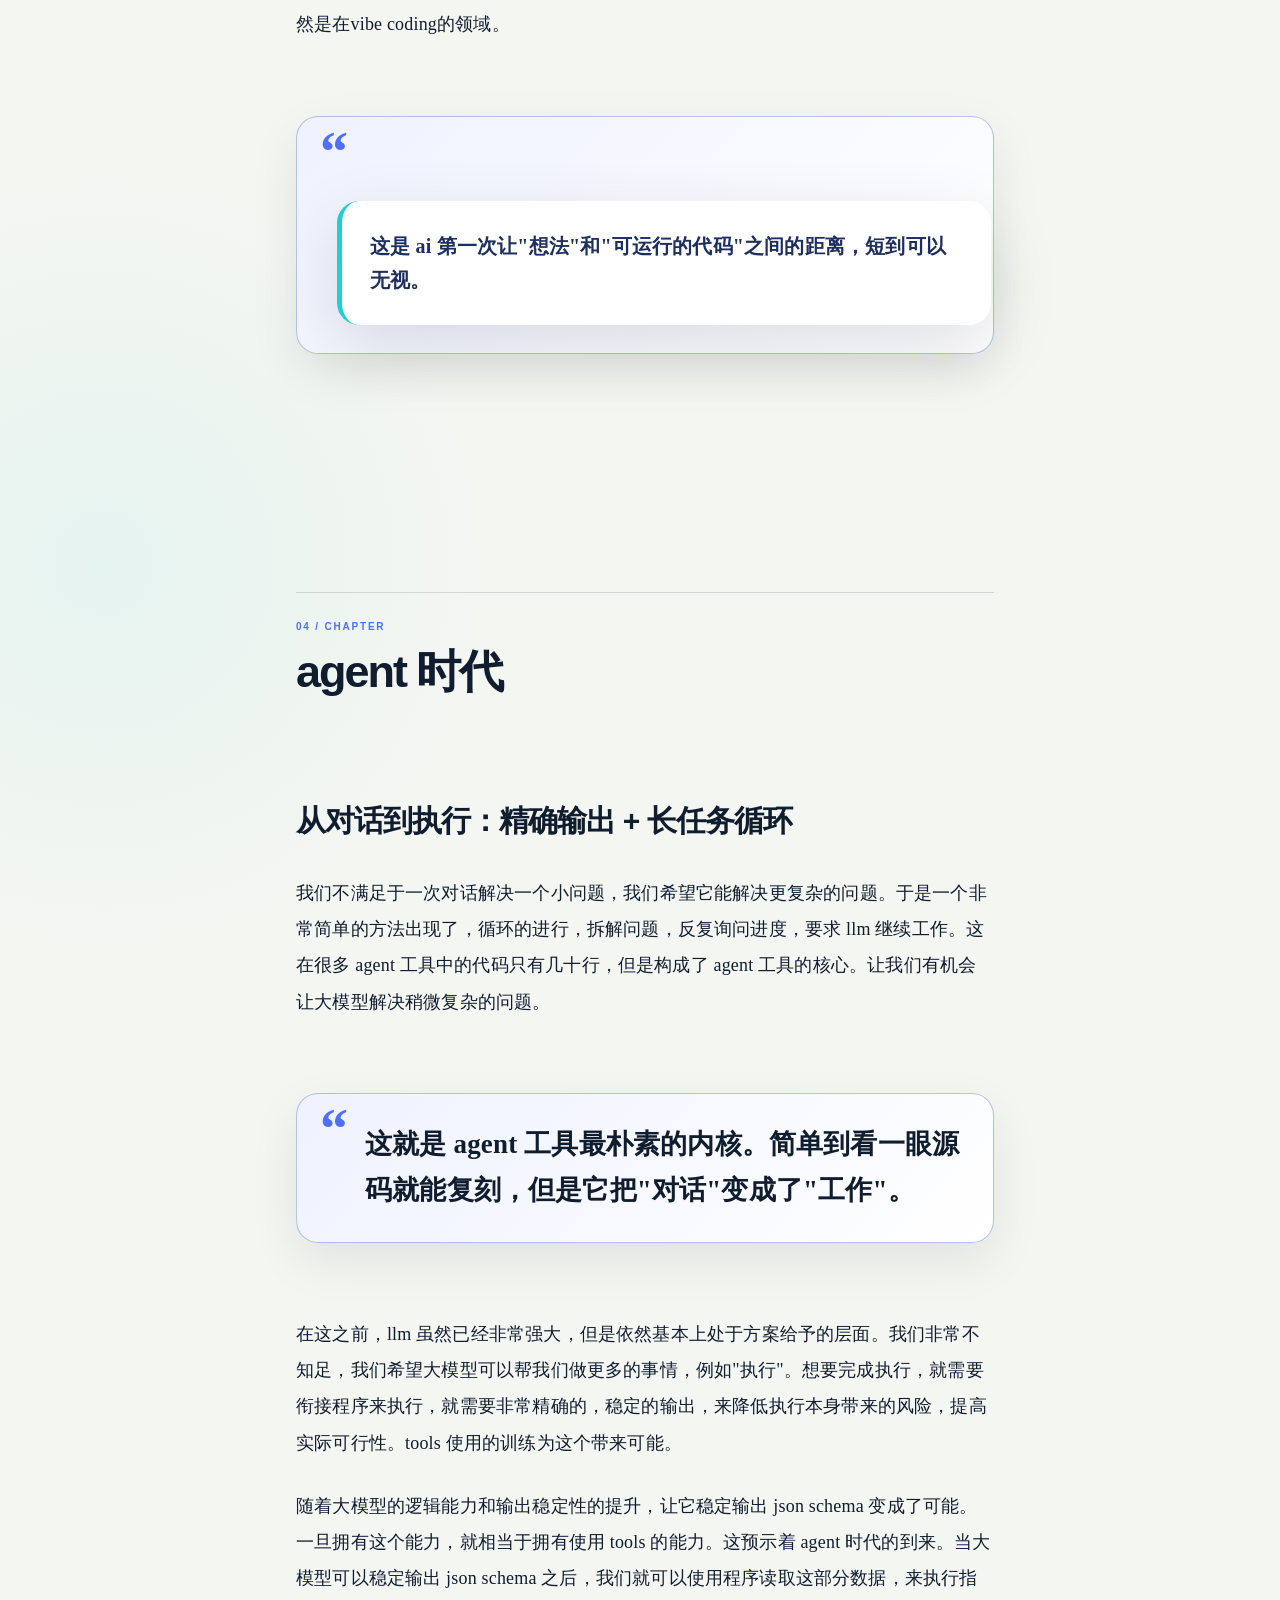
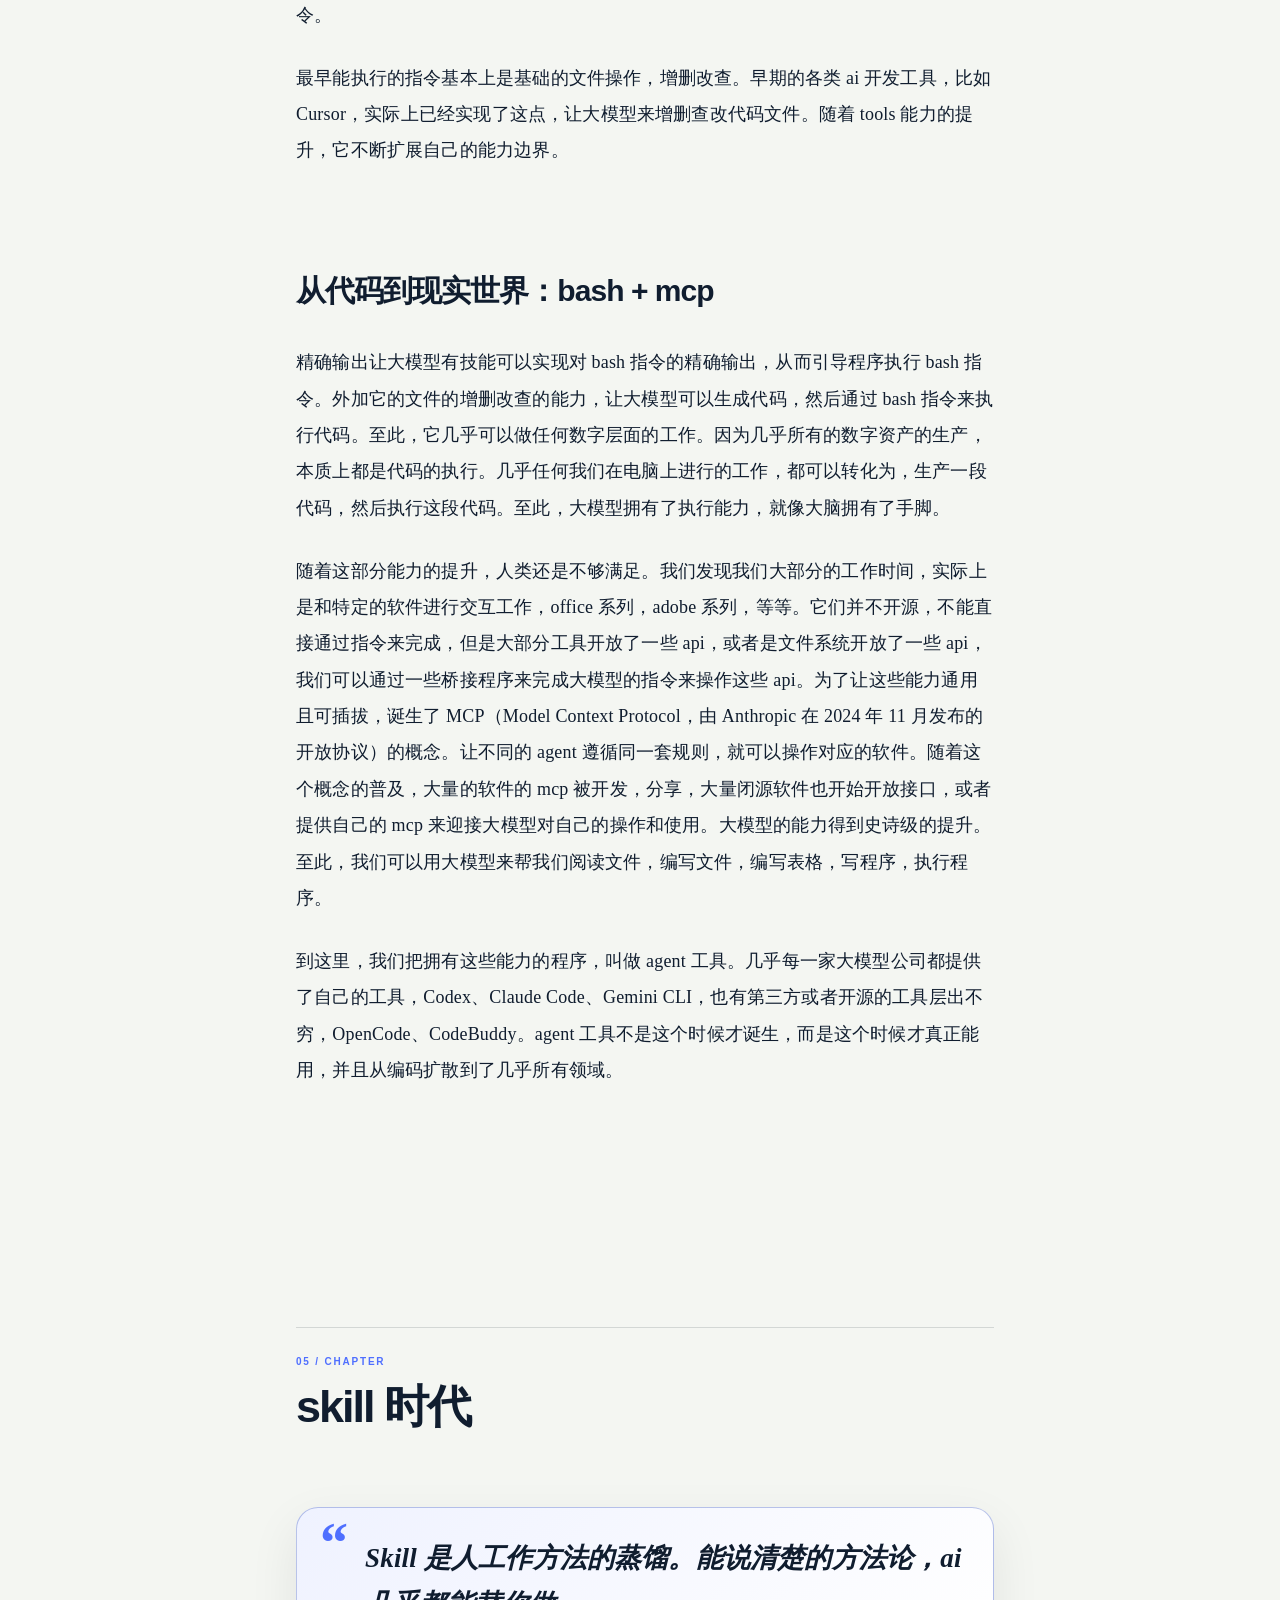
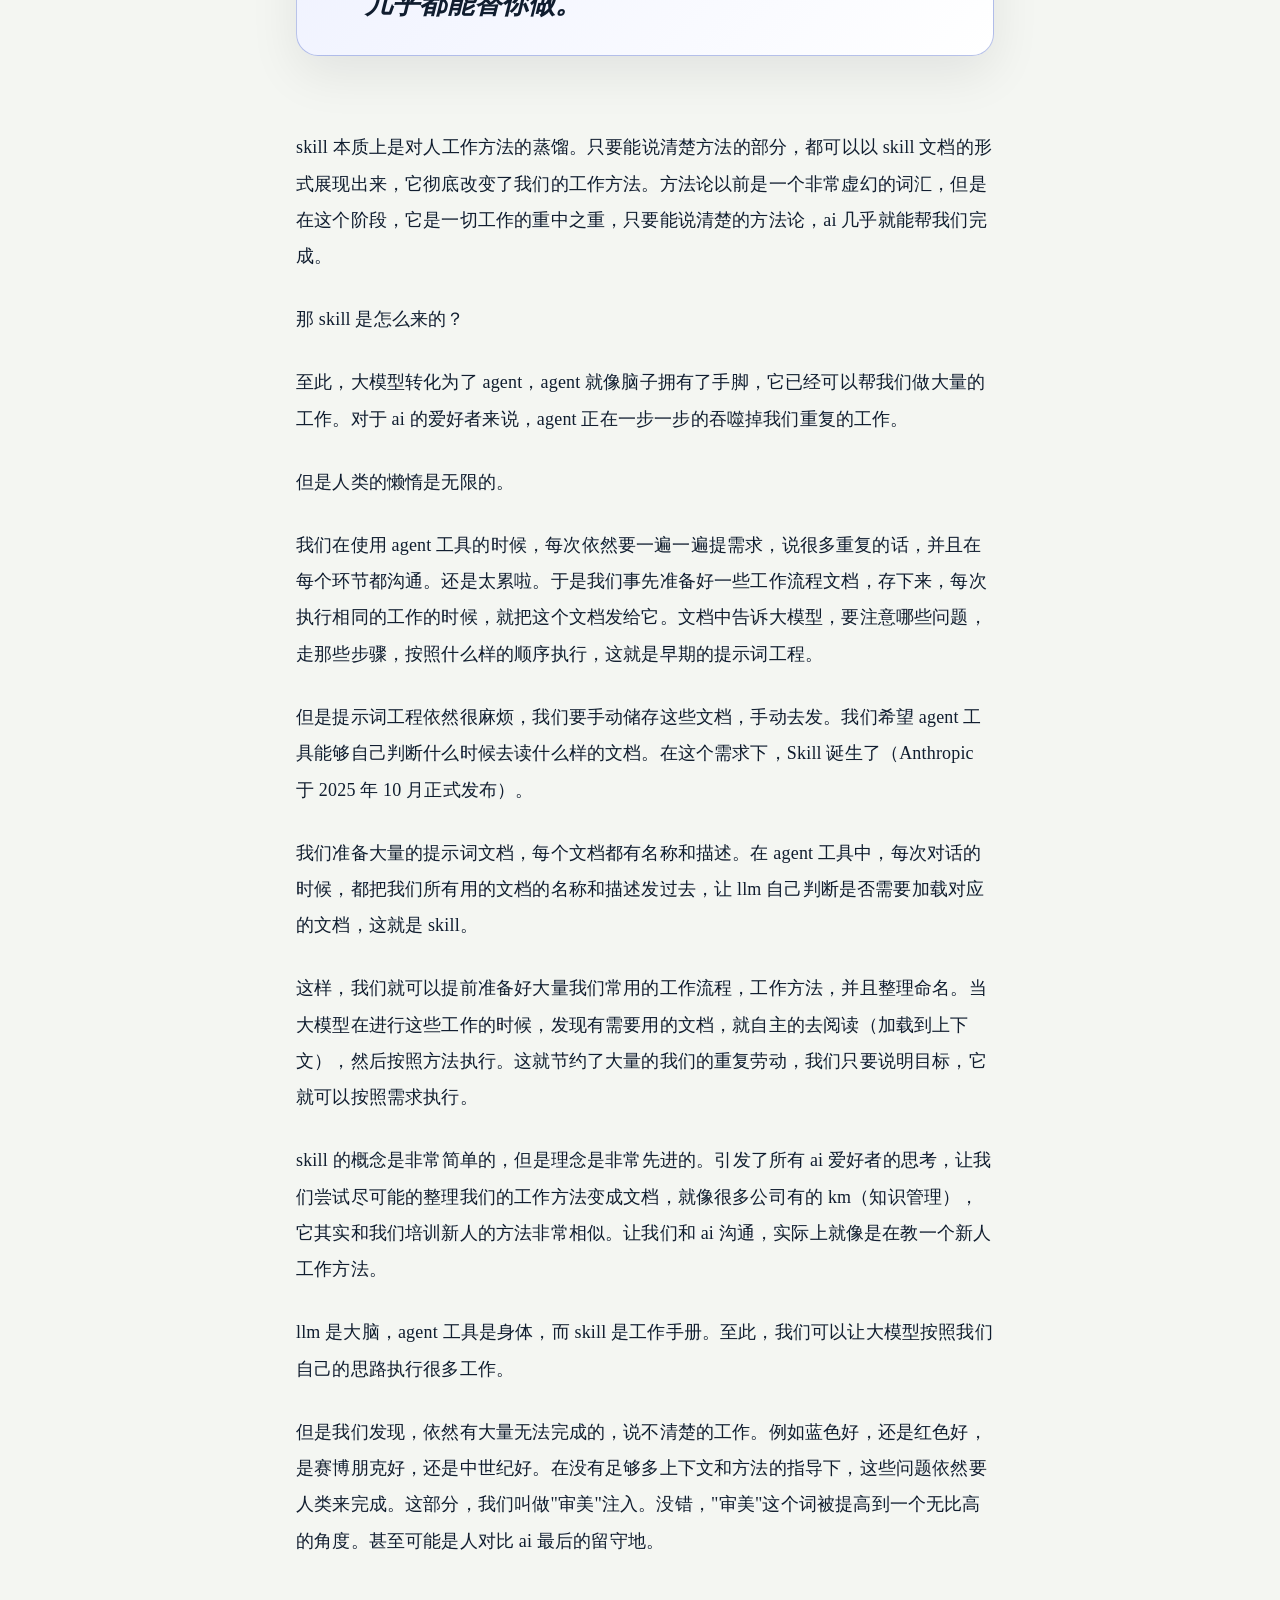
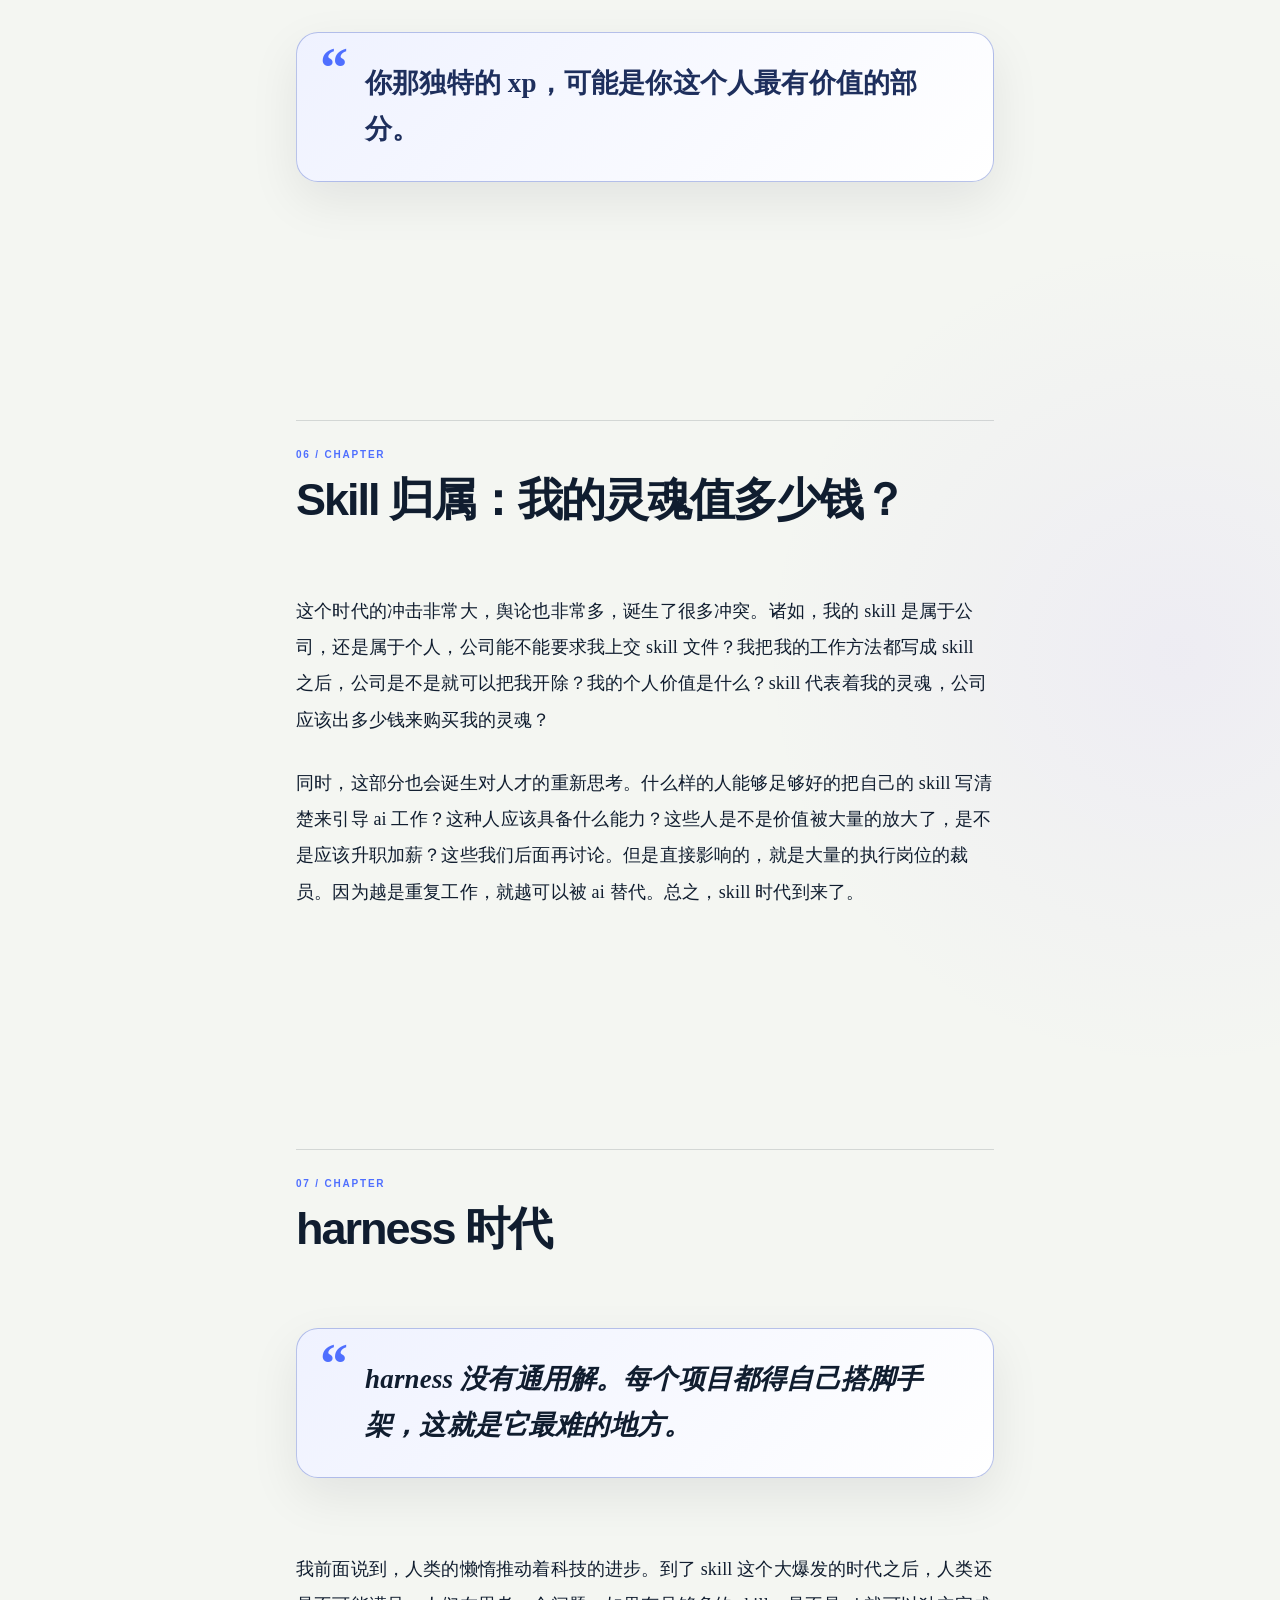
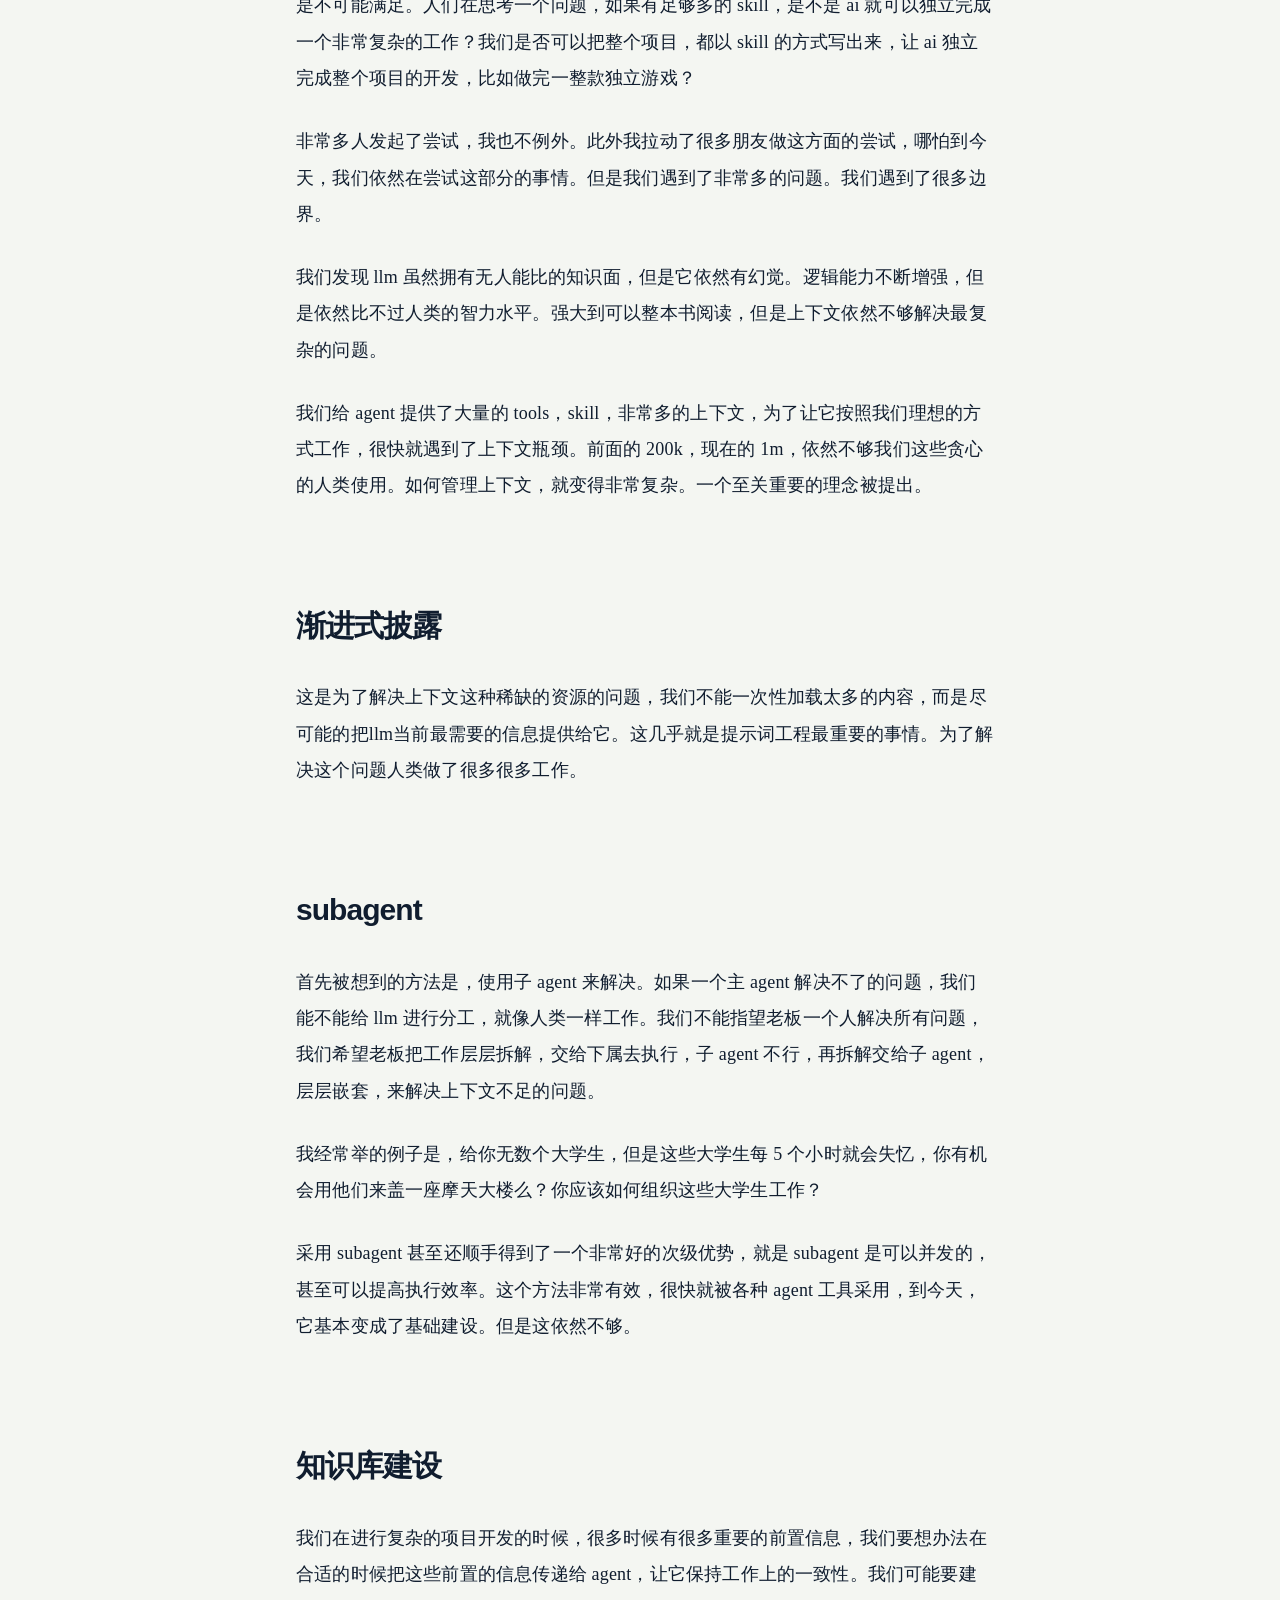
==== commit 2b8e1bb2: "Remove password gate from AI native visual reading" ====
--- a/docs/ai-native-visual-reading/index.html
+++ b/docs/ai-native-visual-reading/index.html
@@ -6,11 +6,6 @@
   <meta name="color-scheme" content="light dark">
   <meta name="theme-color" content="#07111f">
   <title>AI Native 时代｜从大模型到系统化生产</title>
-  <script>
-    if (sessionStorage.getItem('ai-native-visual-reading-auth') !== 'ok') {
-      document.documentElement.classList.add('auth-locked');
-    }
-  </script>
   <style>
 :root {
 --night: #07111f;
@@ -70,54 +65,6 @@
 button { font: inherit; }
 :focus-visible { outline: 3px solid var(--cyan); outline-offset: 3px; }
 ::selection { color: #07111f; background: var(--lime); }
-.auth-locked body > :not(#passwordGate) { display: none !important; }
-.password-gate {
-position: fixed;
-inset: 0;
-z-index: 9999;
-display: grid;
-place-items: center;
-padding: 24px;
-background:
-radial-gradient(circle at 20% 20%, rgba(35, 206, 210, .18), transparent 28rem),
-radial-gradient(circle at 80% 60%, rgba(152, 109, 255, .18), transparent 30rem),
-var(--paper);
-color: var(--ink);
-font-family: var(--sans);
-}
-.password-card {
-width: min(430px, 100%);
-padding: 30px;
-border: 1px solid var(--line);
-border-radius: 24px;
-background: var(--solid);
-box-shadow: var(--shadow);
-}
-.password-card h1 { margin: 0 0 10px; font-size: 26px; line-height: 1.25; letter-spacing: -.03em; }
-.password-card p { margin: 0 0 22px; color: var(--muted); line-height: 1.65; }
-.password-card label { display: block; margin-bottom: 8px; font-weight: 750; }
-.password-card input {
-width: 100%;
-height: 48px;
-padding: 0 14px;
-border: 1px solid var(--line);
-border-radius: 12px;
-background: var(--paper);
-color: var(--ink);
-font: inherit;
-}
-.password-card button {
-width: 100%;
-height: 48px;
-margin-top: 14px;
-border: 0;
-border-radius: 12px;
-background: linear-gradient(135deg, var(--electric), var(--purple));
-color: #fff;
-font-weight: 850;
-cursor: pointer;
-}
-.password-error { min-height: 22px; margin-top: 12px; color: #d64545; font-size: 14px; }
 .skip-link {
 position: fixed;
 left: 18px;
@@ -459,16 +406,6 @@
 </style>
 </head>
 <body>
-  <section id="passwordGate" class="password-gate" aria-label="密码访问">
-    <form class="password-card" id="passwordForm">
-      <h1>需要密码访问</h1>
-      <p>请输入访问密码后查看正文。</p>
-      <label for="passwordInput">访问密码</label>
-      <input id="passwordInput" type="password" autocomplete="current-password" autofocus>
-      <button type="submit">进入页面</button>
-      <div class="password-error" id="passwordError" aria-live="polite"></div>
-    </form>
-  </section>
   <a class="skip-link" href="#article">跳到正文</a>
   <div class="progress-track" aria-hidden="true"><div class="progress-bar" id="progressBar"></div></div>
   <div class="tools" aria-label="阅读工具">
@@ -944,31 +881,6 @@
 
   <script>
     (() => {
-      const PASSWORD = 'ainative2026';
-      const authKey = 'ai-native-visual-reading-auth';
-      const gate = document.getElementById('passwordGate');
-      const form = document.getElementById('passwordForm');
-      const input = document.getElementById('passwordInput');
-      const error = document.getElementById('passwordError');
-      const unlock = () => {
-        sessionStorage.setItem(authKey, 'ok');
-        document.documentElement.classList.remove('auth-locked');
-        if (gate) gate.remove();
-      };
-      if (sessionStorage.getItem(authKey) === 'ok') {
-        unlock();
-      } else if (form && input && error) {
-        form.addEventListener('submit', event => {
-          event.preventDefault();
-          if (input.value === PASSWORD) {
-            unlock();
-          } else {
-            error.textContent = '密码不正确，请重新输入。';
-            input.select();
-          }
-        });
-      }
-
       const root = document.documentElement;
       const body = document.body;
       const article = document.querySelector('.article-body');
